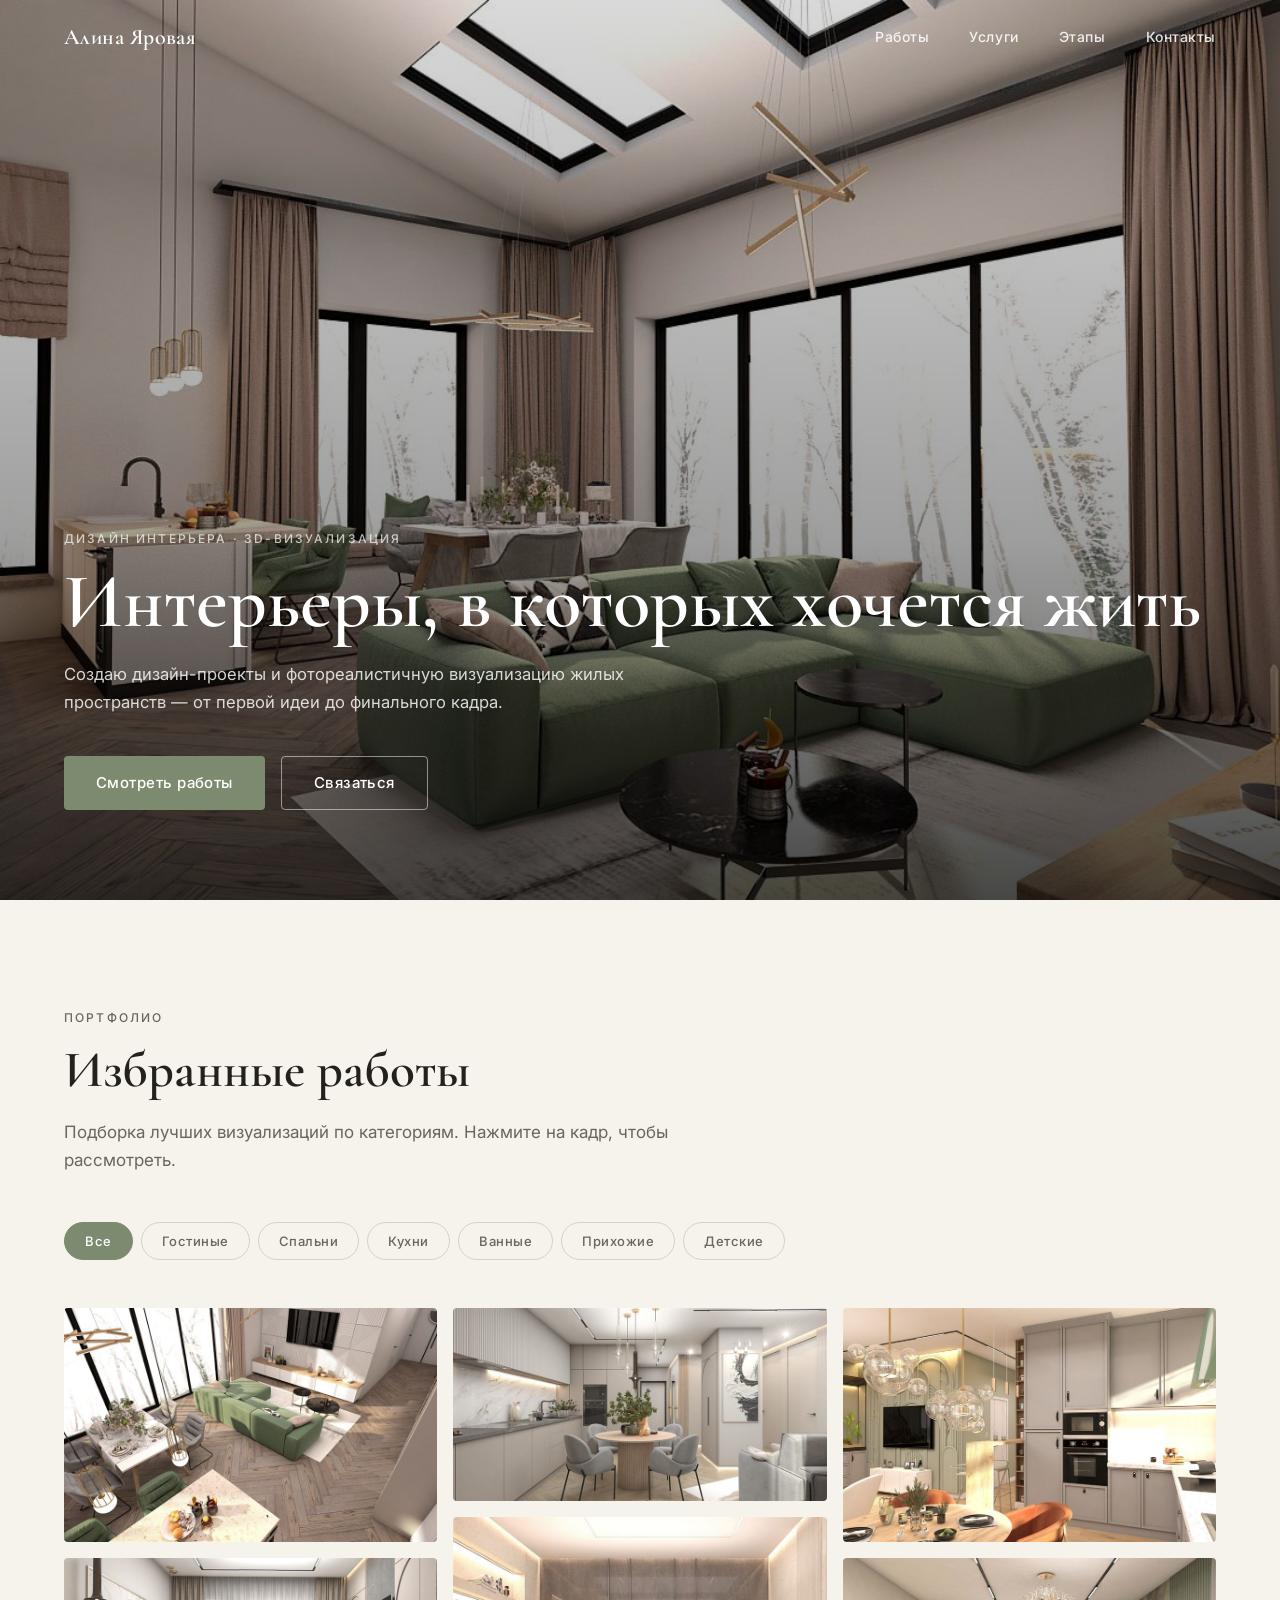
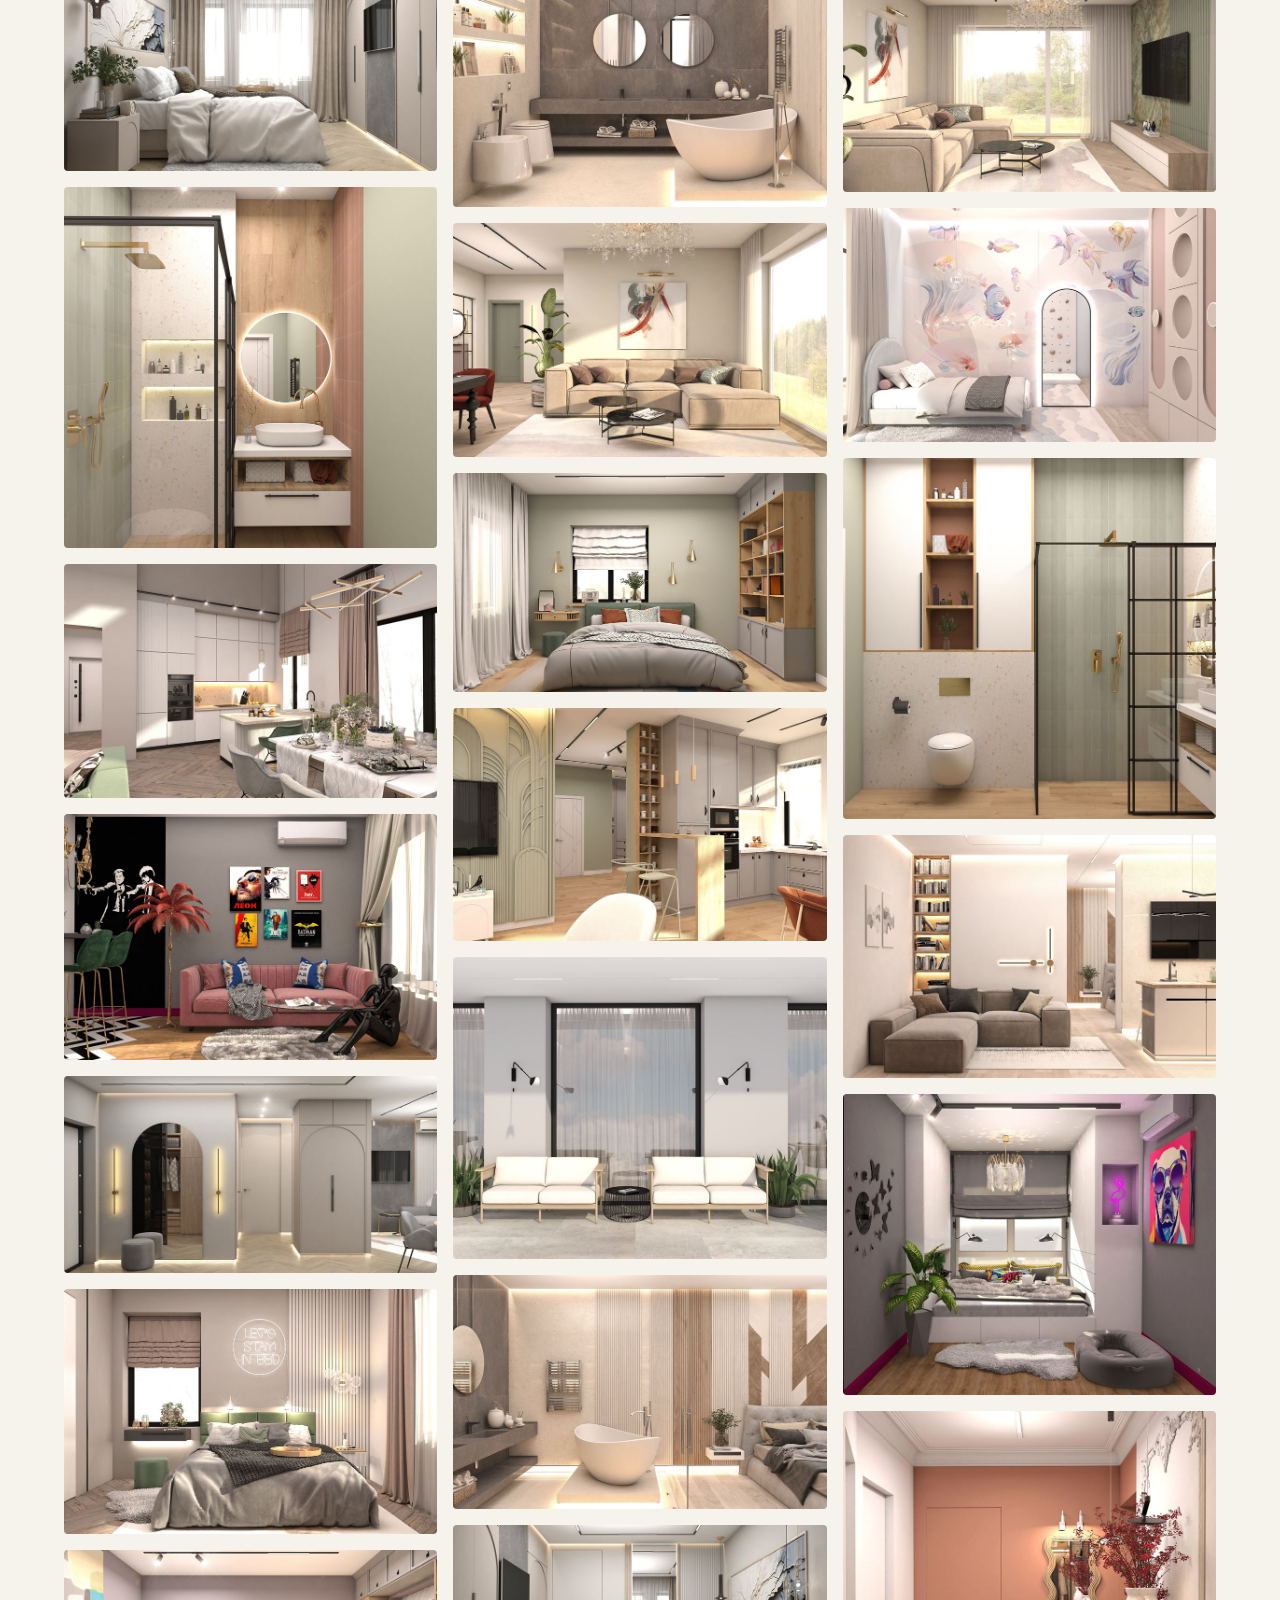
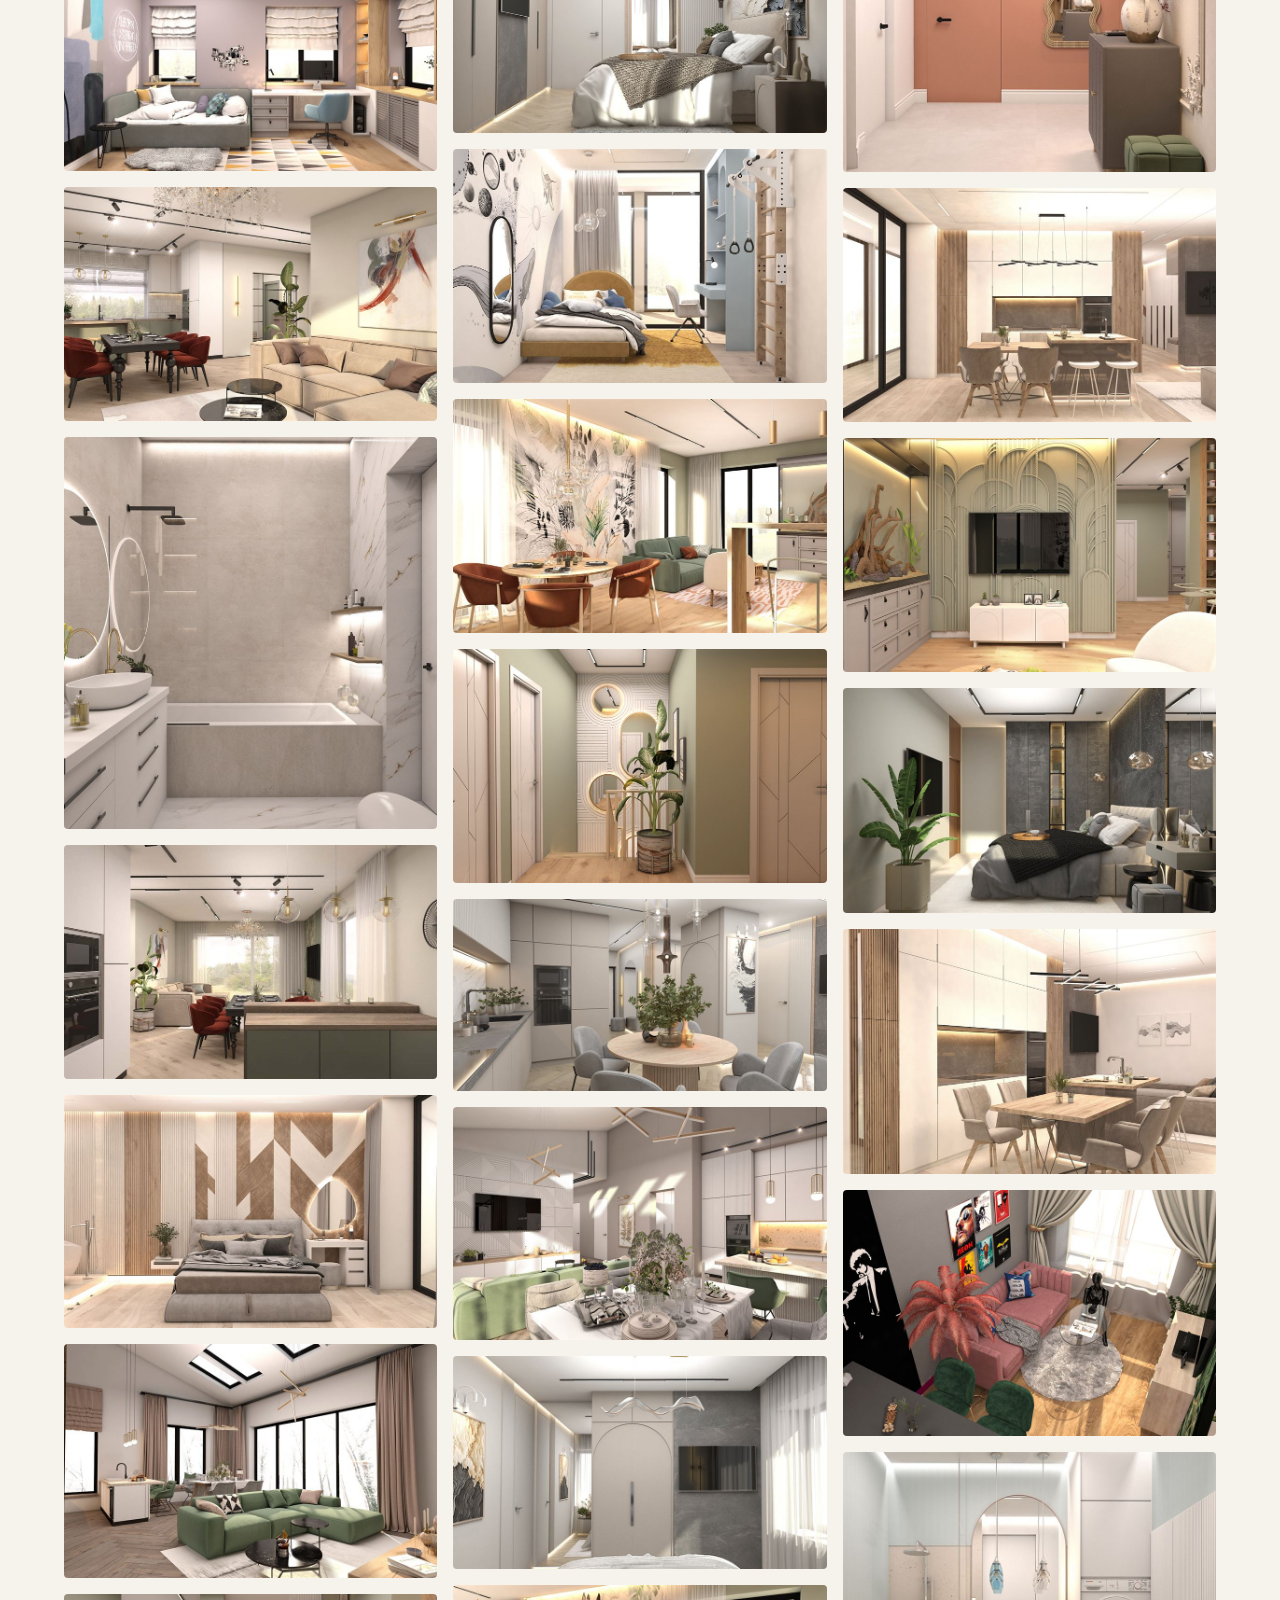
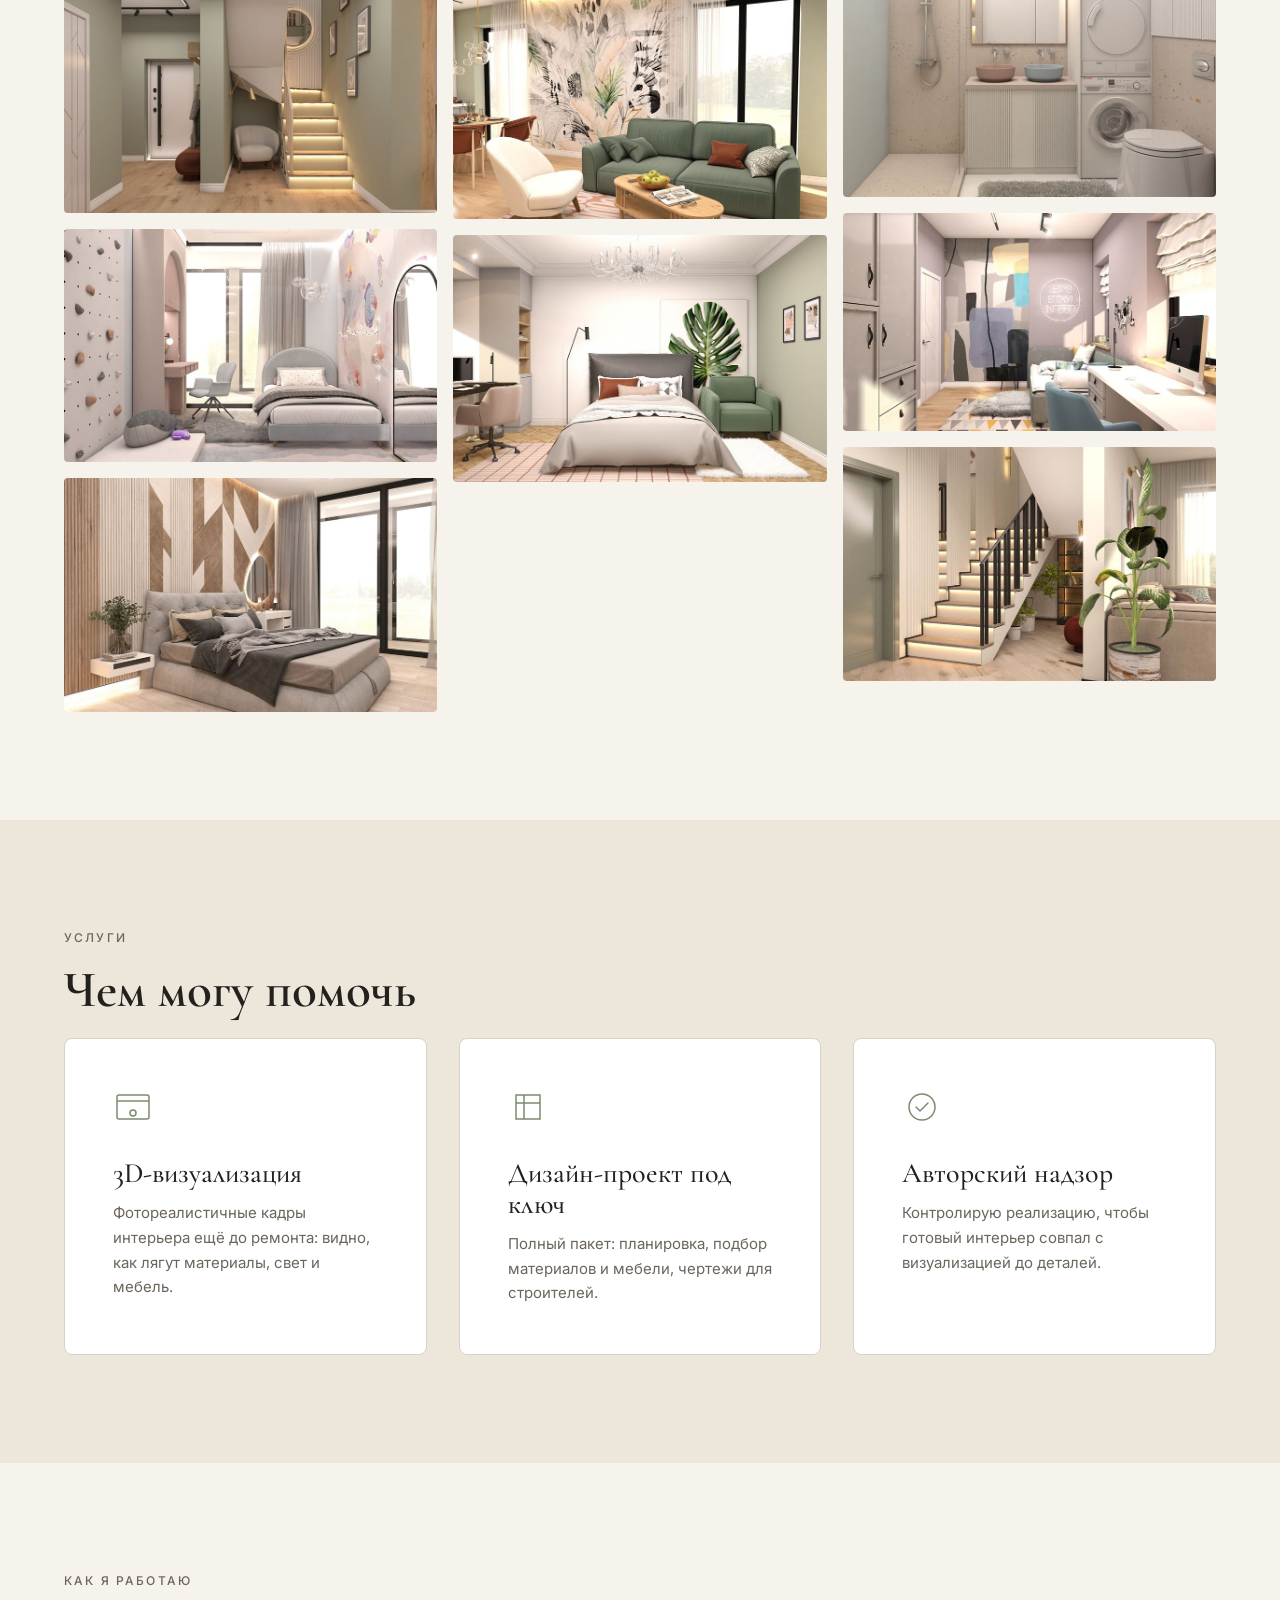
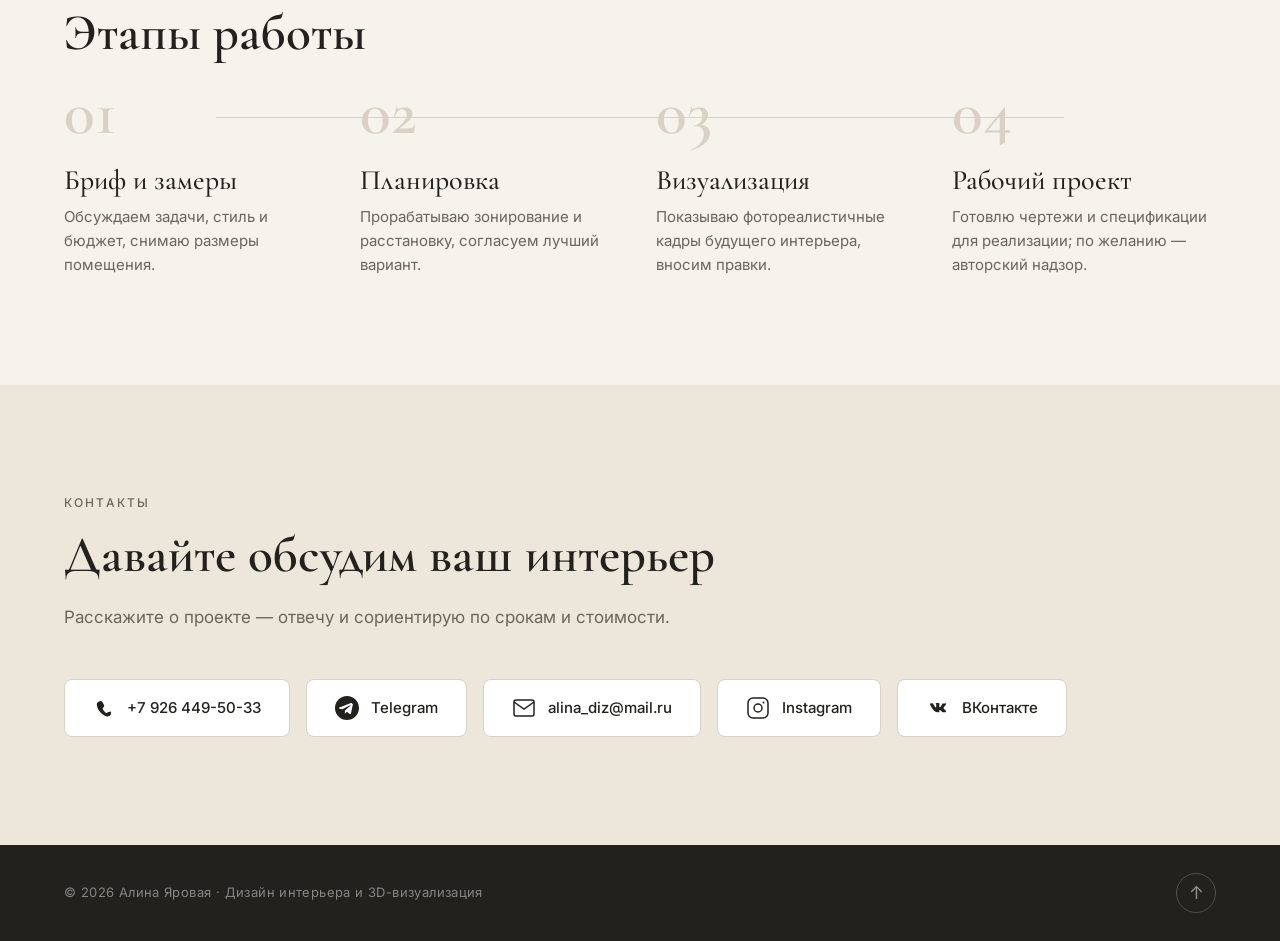
==== index.html @ 42df621a "Initial: лендинг Алина Яровая" ====
<!DOCTYPE html>
<html lang="ru">
<head>
  <meta charset="UTF-8">
  <meta name="viewport" content="width=device-width, initial-scale=1.0">
  <title>Алина Яровая — Дизайн интерьера и 3D-визуализация</title>
  <meta name="description" content="Алина Яровая — дизайнер интерьера и 3D-визуализатор. Создаю дизайн-проекты и фотореалистичную визуализацию жилых пространств от идеи до финального кадра.">
  <link rel="preconnect" href="https://fonts.googleapis.com">
  <link rel="preconnect" href="https://fonts.gstatic.com" crossorigin>
  <link rel="stylesheet" href="https://fonts.googleapis.com/css2?family=Cormorant+Garamond:wght@400;500;600&family=Inter:wght@400;500;600&display=swap">
  <link rel="stylesheet" href="css/style.css">
  <link rel="icon" href="assets/favicon.svg" type="image/svg+xml">
</head>
<body>

  <header class="site-nav">
    <div class="container nav-inner">
      <a class="nav-logo" href="#">Алина Яровая</a>
      <nav class="nav-links" aria-label="Навигация">
        <a href="#portfolio">Работы</a>
        <a href="#services">Услуги</a>
        <a href="#process">Этапы</a>
        <a href="#contacts">Контакты</a>
      </nav>
      <button class="nav-burger" aria-label="Открыть меню" aria-expanded="false">
        <span></span><span></span><span></span>
      </button>
    </div>
  </header>

  <main>

    <section id="hero" class="hero">
      <div class="hero-bg" aria-hidden="true">
        <img src="assets/img/hero.jpg" alt="" width="1200" height="750" fetchpriority="high">
      </div>
      <div class="hero-content container">
        <p class="eyebrow">ДИЗАЙН ИНТЕРЬЕРА · 3D-ВИЗУАЛИЗАЦИЯ</p>
        <h1 class="hero-title">Интерьеры, в которых хочется жить</h1>
        <p class="hero-sub">Создаю дизайн-проекты и фотореалистичную визуализацию жилых пространств — от первой идеи до финального кадра.</p>
        <div class="hero-btns">
          <a class="btn btn-primary" href="#portfolio">Смотреть работы</a>
          <a class="btn btn-outline" href="#contacts">Связаться</a>
        </div>
      </div>
    </section>

    <section id="portfolio" class="portfolio">
      <div class="container">
        <p class="eyebrow">ПОРТФОЛИО</p>
        <h2>Избранные работы</h2>
        <p class="section-lead">Подборка лучших визуализаций по категориям. Нажмите на кадр, чтобы рассмотреть.</p>
        <div class="portfolio-filters" role="group" aria-label="Фильтр по категории">
          <button class="filter-btn active" data-cat="all">Все</button>
          <button class="filter-btn" data-cat="living">Гостиные</button>
          <button class="filter-btn" data-cat="bedroom">Спальни</button>
          <button class="filter-btn" data-cat="kitchen">Кухни</button>
          <button class="filter-btn" data-cat="bathroom">Ванные</button>
          <button class="filter-btn" data-cat="hallway">Прихожие</button>
          <button class="filter-btn" data-cat="kids">Детские</button>
        </div>
        <div class="portfolio-grid" id="portfolio-grid" role="list"></div>
      </div>
    </section>

    <section id="services" class="services">
      <div class="container">
        <p class="eyebrow">УСЛУГИ</p>
        <h2>Чем могу помочь</h2>
        <div class="services-grid">
          <article class="service-card">
            <div class="service-icon" aria-hidden="true">
              <svg width="40" height="40" viewBox="0 0 40 40" fill="none">
                <rect x="4" y="8" width="32" height="24" rx="2" stroke="currentColor" stroke-width="1.5"/>
                <path d="M4 14h32" stroke="currentColor" stroke-width="1.5"/>
                <circle cx="20" cy="26" r="3" stroke="currentColor" stroke-width="1.5"/>
              </svg>
            </div>
            <h3>3D-визуализация</h3>
            <p>Фотореалистичные кадры интерьера ещё до ремонта: видно, как лягут материалы, свет и мебель.</p>
          </article>
          <article class="service-card">
            <div class="service-icon" aria-hidden="true">
              <svg width="40" height="40" viewBox="0 0 40 40" fill="none">
                <path d="M8 8h24v24H8z" stroke="currentColor" stroke-width="1.5"/>
                <path d="M8 16h24M16 8v24" stroke="currentColor" stroke-width="1.5"/>
              </svg>
            </div>
            <h3>Дизайн-проект под ключ</h3>
            <p>Полный пакет: планировка, подбор материалов и мебели, чертежи для строителей.</p>
          </article>
          <article class="service-card">
            <div class="service-icon" aria-hidden="true">
              <svg width="40" height="40" viewBox="0 0 40 40" fill="none">
                <circle cx="20" cy="20" r="13" stroke="currentColor" stroke-width="1.5"/>
                <path d="M14 20l4 4 8-8" stroke="currentColor" stroke-width="1.5" stroke-linecap="round"/>
              </svg>
            </div>
            <h3>Авторский надзор</h3>
            <p>Контролирую реализацию, чтобы готовый интерьер совпал с визуализацией до деталей.</p>
          </article>
        </div>
      </div>
    </section>

    <section id="process" class="process">
      <div class="container">
        <p class="eyebrow">КАК Я РАБОТАЮ</p>
        <h2>Этапы работы</h2>
        <div class="process-steps">
          <div class="process-step">
            <div class="step-num" aria-hidden="true">01</div>
            <div class="step-body">
              <h3>Бриф и замеры</h3>
              <p>Обсуждаем задачи, стиль и бюджет, снимаю размеры помещения.</p>
            </div>
          </div>
          <div class="process-step">
            <div class="step-num" aria-hidden="true">02</div>
            <div class="step-body">
              <h3>Планировка</h3>
              <p>Прорабатываю зонирование и расстановку, согласуем лучший вариант.</p>
            </div>
          </div>
          <div class="process-step">
            <div class="step-num" aria-hidden="true">03</div>
            <div class="step-body">
              <h3>Визуализация</h3>
              <p>Показываю фотореалистичные кадры будущего интерьера, вносим правки.</p>
            </div>
          </div>
          <div class="process-step">
            <div class="step-num" aria-hidden="true">04</div>
            <div class="step-body">
              <h3>Рабочий проект</h3>
              <p>Готовлю чертежи и спецификации для реализации; по желанию — авторский надзор.</p>
            </div>
          </div>
        </div>
      </div>
    </section>

    <section id="contacts" class="contacts">
      <div class="container">
        <p class="eyebrow">КОНТАКТЫ</p>
        <h2>Давайте обсудим ваш интерьер</h2>
        <p class="section-lead">Расскажите о проекте — отвечу и сориентирую по срокам и стоимости.</p>
        <div class="contacts-links">
          <a class="contact-btn" href="tel:+79264495033">
            <svg width="22" height="22" viewBox="0 0 22 22" fill="currentColor"><path d="M17.4 15c-1-.6-2-.3-2.5.1l-1 .8c-.3.2-.8.2-1.1-.1-1.1-1.1-2.5-2.7-3-3.8-.2-.4-.1-.9.2-1.2l.8-.9c.4-.4.6-1.2.1-2.2L9.3 5c-.5-1-1.4-1.1-2-.9L5.7 4.7C4.6 5 3.7 6.1 3.8 7.5c.3 5 4.4 10 9.2 11.7 1.1.4 2.2.4 3.2-.1 1.1-.5 1.8-1.6 1.8-2.7v-1.1c0-.7-.3-1.1-.6-1.3z"/></svg>
            +7 926 449-50-33
          </a>
          <a class="contact-btn" href="https://t.me/+79264495033" target="_blank" rel="noopener">
            <svg width="24" height="24" viewBox="0 0 24 24" fill="currentColor"><path d="M12 0C5.373 0 0 5.373 0 12s5.373 12 12 12 12-5.373 12-12S18.627 0 12 0zm5.894 8.221l-1.97 9.28c-.145.658-.537.818-1.084.508l-3-2.21-1.447 1.394c-.16.16-.295.295-.605.295l.213-3.053 5.56-5.023c.242-.213-.054-.333-.373-.12L7.19 13.367l-2.96-.924c-.643-.204-.657-.643.136-.953l11.57-4.461c.537-.194 1.006.131.958.192z"/></svg>
            Telegram
          </a>
          <a class="contact-btn" href="mailto:alina_diz@mail.ru">
            <svg width="24" height="24" viewBox="0 0 24 24" fill="none" stroke="currentColor" stroke-width="1.5"><path d="M4 4h16c1.1 0 2 .9 2 2v12c0 1.1-.9 2-2 2H4c-1.1 0-2-.9-2-2V6c0-1.1.9-2 2-2z"/><polyline points="22,6 12,13 2,6"/></svg>
            alina_diz@mail.ru
          </a>
          <a class="contact-btn" href="https://www.instagram.com/my_blooming_interior?igsh=cWI4aWRrYnB5Zjly" target="_blank" rel="noopener">
            <svg width="24" height="24" viewBox="0 0 24 24" fill="none" stroke="currentColor" stroke-width="1.5"><rect x="2" y="2" width="20" height="20" rx="5"/><circle cx="12" cy="12" r="4"/><circle cx="17.5" cy="6.5" r="1" fill="currentColor" stroke="none"/></svg>
            Instagram
          </a>
          <a class="contact-btn" href="https://vk.com/club211788261" target="_blank" rel="noopener">
            <svg width="24" height="24" viewBox="0 0 24 24" fill="currentColor"><path d="M12.785 16.241s.288-.032.436-.194c.136-.148.132-.427.132-.427s-.02-1.304.587-1.496c.6-.19 1.37 1.26 2.185 1.817.616.422 1.085.33 1.085.33l2.179-.03s1.139-.071.599-1.022c-.044-.073-.314-.66-1.613-1.867-1.36-1.26-1.178-1.056.46-3.236.998-1.33 1.397-2.143 1.272-2.49-.12-.332-.854-.244-.854-.244l-2.454.015s-.182-.025-.317.056c-.132.079-.217.264-.217.264s-.386 1.03-.902 1.906c-1.086 1.847-1.52 1.946-1.698 1.83-.413-.267-.31-1.075-.31-1.648 0-1.793.272-2.54-.528-2.733-.266-.064-.461-.106-1.141-.113-.872-.009-1.609.003-2.027.208-.278.135-.492.437-.362.454.162.021.528.099.722.363.25.341.241 1.106.241 1.106s.144 2.112-.335 2.372c-.329.18-.78-.187-1.747-1.865-.496-.857-.871-1.805-.871-1.805s-.072-.18-.202-.276c-.156-.117-.375-.154-.375-.154l-2.33.015s-.35.01-.478.162c-.114.135-.009.415-.009.415s1.826 4.271 3.893 6.422c1.895 1.973 4.047 1.843 4.047 1.843h.976z"/></svg>
            ВКонтакте
          </a>
        </div>
      </div>
    </section>

  </main>

  <footer class="site-footer">
    <div class="container footer-inner">
      <p class="footer-copy">© 2026 Алина Яровая · Дизайн интерьера и 3D-визуализация</p>
      <button class="btn-top" onclick="window.scrollTo({top:0,behavior:'smooth'})" aria-label="Наверх">↑</button>
    </div>
  </footer>

  <!-- GSAP -->
  <script src="https://cdnjs.cloudflare.com/ajax/libs/gsap/3.12.5/gsap.min.js" defer></script>
  <script src="https://cdnjs.cloudflare.com/ajax/libs/gsap/3.12.5/ScrollTrigger.min.js" defer></script>
  <!-- Данные работ -->
  <script src="assets/works.js"></script>
  <!-- Главный скрипт -->
  <script src="js/main.js" defer></script>

<!-- Лайтбокс -->
<div class="lightbox" id="lightbox" role="dialog" aria-modal="true" aria-label="Просмотр работы">
  <button class="lightbox-close" id="lb-close" aria-label="Закрыть">&times;</button>
  <button class="lightbox-arrow lightbox-prev" id="lb-prev" aria-label="Предыдущая">&#8249;</button>
  <div class="lightbox-inner">
    <img class="lightbox-img" id="lb-img" src="" alt="">
  </div>
  <button class="lightbox-arrow lightbox-next" id="lb-next" aria-label="Следующая">&#8250;</button>
  <div class="lightbox-counter" id="lb-counter" aria-live="polite"></div>
</div>
</body>
</html>
---- css/style.css ----
/* ============================================
   АЛИНА ЯРОВАЯ — Design System & Header Styles
   ============================================ */

/* === 1. ПЕРЕМЕННЫЕ И СБРОС === */

:root {
  --bg: #F6F2EC;
  --bg-alt: #EDE6DB;
  --ink: #23211E;
  --muted: #6B655C;
  --line: #D9D1C5;
  --accent: #7C8B6F;
  --accent-deep: #5E6B53;
  --accent-2: #B08968;
  --white: #FFFFFF;

  --container-px: clamp(20px, 5vw, 64px);
  --section-py: clamp(72px, 12vh, 160px);
  --radius: 4px;
  --transition: 0.3s ease;
}

*, *::before, *::after {
  box-sizing: border-box;
  margin: 0;
  padding: 0;
}

html {
  scroll-behavior: smooth;
  -webkit-text-size-adjust: 100%;
}

body {
  background: var(--bg);
  color: var(--ink);
  font-family: 'Inter', sans-serif;
  font-size: 16px;
  line-height: 1.6;
  -webkit-font-smoothing: antialiased;
}

img {
  max-width: 100%;
  display: block;
}

a {
  color: inherit;
  text-decoration: none;
}

button {
  cursor: pointer;
  border: none;
  background: none;
  font: inherit;
}

/* === 2. ТИПОГРАФИКА === */

h1 {
  font-family: 'Cormorant Garamond', serif;
  font-weight: 600;
  font-size: clamp(40px, 6vw, 80px);
  line-height: 1.0;
  color: var(--ink);
}

h2 {
  font-family: 'Cormorant Garamond', serif;
  font-weight: 600;
  font-size: clamp(32px, 4vw, 56px);
  line-height: 1.05;
  color: var(--ink);
  margin-bottom: 20px;
}

h3 {
  font-family: 'Cormorant Garamond', serif;
  font-weight: 500;
  font-size: clamp(20px, 2.5vw, 28px);
  line-height: 1.1;
  color: var(--ink);
}

p {
  font-family: 'Inter', sans-serif;
  font-weight: 400;
  font-size: clamp(16px, 1.1vw, 17px);
  line-height: 1.65;
  color: var(--ink);
}

.eyebrow {
  display: block;
  font-family: 'Inter', sans-serif;
  font-weight: 500;
  font-size: 12px;
  text-transform: uppercase;
  letter-spacing: 0.18em;
  color: var(--muted);
  margin-bottom: 16px;
}

.section-lead {
  font-family: 'Inter', sans-serif;
  font-size: 17px;
  color: var(--muted);
  max-width: 640px;
  margin-bottom: 48px;
  line-height: 1.65;
}

/* === 3. КОНТЕЙНЕР === */

.container {
  width: 100%;
  max-width: 1280px;
  margin-inline: auto;
  padding-inline: var(--container-px);
}

/* === 4. КНОПКИ === */

.btn {
  display: inline-flex;
  align-items: center;
  gap: 8px;
  padding: 14px 32px;
  border-radius: var(--radius);
  font-family: 'Inter', sans-serif;
  font-weight: 500;
  font-size: 15px;
  letter-spacing: 0.03em;
  transition: var(--transition);
  cursor: pointer;
}

.btn-primary {
  background: var(--accent);
  color: var(--white);
  border: none;
}

.btn-primary:hover {
  background: var(--accent-deep);
}

.btn-outline {
  border: 1.5px solid currentColor;
  color: var(--ink);
  background: transparent;
}

.btn-outline:hover {
  border-color: var(--accent);
  color: var(--accent);
}

/* === 5. НАВИГАЦИЯ .site-nav === */

.site-nav {
  position: fixed;
  top: 0;
  left: 0;
  right: 0;
  z-index: 100;
  padding: 20px 0;
  background: transparent;
  transition: background 0.4s, box-shadow 0.4s, padding 0.4s;
}

.site-nav.scrolled {
  background: var(--bg);
  box-shadow: 0 2px 20px rgba(0, 0, 0, 0.06);
  padding: 12px 0;
}

.nav-inner {
  display: flex;
  align-items: center;
  justify-content: space-between;
}

.nav-logo {
  font-family: 'Cormorant Garamond', serif;
  font-size: 22px;
  font-weight: 600;
  letter-spacing: 0.02em;
  color: var(--white);
  transition: color var(--transition);
}

.site-nav.scrolled .nav-logo {
  color: var(--ink);
}

.nav-links {
  display: flex;
  gap: 40px;
}

.nav-links a {
  font-size: 14px;
  font-weight: 500;
  letter-spacing: 0.04em;
  color: rgba(255, 255, 255, 0.88);
  transition: color var(--transition);
}

.nav-links a:hover {
  color: var(--white);
}

.site-nav.scrolled .nav-links a {
  color: var(--muted);
}

.site-nav.scrolled .nav-links a:hover {
  color: var(--ink);
}

.nav-burger {
  display: none;
  flex-direction: column;
  gap: 5px;
  width: 28px;
  padding: 4px;
}

.nav-burger span {
  display: block;
  height: 1.5px;
  background: var(--white);
  border-radius: 2px;
  transition: var(--transition);
}

.site-nav.scrolled .nav-burger span {
  background: var(--ink);
}

/* === 6. МОБИЛЬНОЕ МЕНЮ (768px) === */

@media (max-width: 768px) {
  .nav-burger {
    display: flex;
  }

  .nav-links {
    position: fixed;
    inset: 0;
    background: var(--bg);
    flex-direction: column;
    align-items: center;
    justify-content: center;
    gap: 32px;
    opacity: 0;
    pointer-events: none;
    transition: opacity 0.3s;
  }

  .nav-links.open {
    opacity: 1;
    pointer-events: auto;
  }

  .nav-links a {
    color: var(--ink);
    font-size: 22px;
  }

  /* Анимация бургера в крест */
  .nav-burger.open span:nth-child(1) {
    transform: translateY(6.5px) rotate(45deg);
  }

  .nav-burger.open span:nth-child(2) {
    opacity: 0;
  }

  .nav-burger.open span:nth-child(3) {
    transform: translateY(-6.5px) rotate(-45deg);
  }
}

/* === 7. FOCUS-СТИЛИ (доступность) === */

:focus-visible {
  outline: 2px solid var(--accent);
  outline-offset: 3px;
  border-radius: var(--radius);
}

/* === 8. REDUCED-MOTION ЗАГЛУШКА === */

@media (prefers-reduced-motion: reduce) {
  *, *::before, *::after {
    animation-duration: 0.01ms !important;
    transition-duration: 0.01ms !important;
    scroll-behavior: auto !important;
  }
}

/* === HERO === */

.hero {
  position: relative;
  min-height: 100svh;
  display: flex;
  align-items: flex-end;
  padding-bottom: clamp(60px, 10vh, 120px);
  overflow: hidden;
}

.hero-bg {
  position: absolute;
  inset: 0;
  z-index: 0;
}

.hero-bg img {
  width: 100%;
  height: 100%;
  object-fit: cover;
  object-position: center;
}

.hero-bg::after {
  content: '';
  position: absolute;
  inset: 0;
  background: linear-gradient(
    to top,
    rgba(0,0,0,0.72) 0%,
    rgba(0,0,0,0.38) 40%,
    rgba(0,0,0,0.15) 100%
  );
}

.hero-content {
  position: relative;
  z-index: 1;
}

.hero-content .eyebrow {
  color: rgba(255,255,255,0.7);
}

.hero-title {
  color: var(--white);
  margin-bottom: 20px;
}

.hero-sub {
  color: rgba(255,255,255,0.82);
  font-size: clamp(16px, 1.3vw, 18px);
  max-width: 560px;
  margin-bottom: 40px;
}

.hero-btns {
  display: flex;
  gap: 16px;
  flex-wrap: wrap;
}

.hero-btns .btn-outline {
  color: var(--white);
  border-color: rgba(255,255,255,0.5);
}

.hero-btns .btn-outline:hover {
  border-color: var(--white);
  color: var(--white);
}

/* === ПОРТФОЛИО === */

.portfolio {
  padding-block: var(--section-py);
  background: var(--bg);
}

.portfolio-filters {
  display: flex;
  gap: 8px;
  flex-wrap: wrap;
  margin-bottom: 48px;
}

.filter-btn {
  padding: 8px 20px;
  border-radius: 100px;
  font-size: 13px;
  font-weight: 500;
  letter-spacing: 0.04em;
  color: var(--muted);
  border: 1px solid var(--line);
  transition: var(--transition);
  background: transparent;
}

.filter-btn:hover {
  border-color: var(--accent);
  color: var(--accent);
}

.filter-btn.active {
  background: var(--accent);
  border-color: var(--accent);
  color: var(--white);
}

.portfolio-grid {
  columns: 3;
  column-gap: 16px;
}

.portfolio-tile {
  break-inside: avoid;
  margin-bottom: 16px;
  position: relative;
  overflow: hidden;
  border-radius: var(--radius);
  cursor: pointer;
}

.portfolio-tile img {
  width: 100%;
  height: auto;
  display: block;
  transition: transform 0.6s ease;
}

.tile-overlay {
  position: absolute;
  inset: 0;
  background: rgba(0,0,0,0);
  display: flex;
  align-items: center;
  justify-content: center;
  transition: background 0.3s;
}

.tile-overlay-inner {
  display: flex;
  flex-direction: column;
  align-items: center;
  gap: 8px;
  opacity: 0;
  transform: translateY(8px);
  transition: opacity 0.3s, transform 0.3s;
  color: var(--white);
}

.tile-overlay-inner svg {
  width: 32px;
  height: 32px;
}

.tile-cat {
  font-size: 11px;
  font-weight: 500;
  text-transform: uppercase;
  letter-spacing: 0.12em;
  color: rgba(255,255,255,0.85);
}

.portfolio-tile:hover .tile-overlay {
  background: rgba(0,0,0,0.36);
}

.portfolio-tile:hover img {
  transform: scale(1.04);
}

.portfolio-tile:hover .tile-overlay-inner {
  opacity: 1;
  transform: translateY(0);
}

/* Лайтбокс */
.lightbox {
  display: none;
  position: fixed;
  inset: 0;
  z-index: 200;
  background: rgba(0,0,0,0.94);
  align-items: center;
  justify-content: center;
}

.lightbox.open {
  display: flex;
}

.lightbox-inner {
  position: relative;
  max-width: min(90vw, 1400px);
  max-height: 90vh;
  display: flex;
  align-items: center;
  justify-content: center;
}

.lightbox-img {
  max-width: 100%;
  max-height: 90vh;
  object-fit: contain;
  border-radius: var(--radius);
}

.lightbox-close {
  position: fixed;
  top: 20px;
  right: 24px;
  color: rgba(255,255,255,0.7);
  font-size: 32px;
  line-height: 1;
  padding: 8px;
  transition: color var(--transition);
  z-index: 201;
}

.lightbox-close:hover { color: var(--white); }

.lightbox-arrow {
  position: fixed;
  top: 50%;
  transform: translateY(-50%);
  color: rgba(255,255,255,0.6);
  font-size: 40px;
  padding: 16px 20px;
  transition: color var(--transition);
  z-index: 201;
  user-select: none;
}

.lightbox-arrow:hover { color: var(--white); }
.lightbox-prev { left: 16px; }
.lightbox-next { right: 16px; }

.lightbox-counter {
  position: fixed;
  bottom: 24px;
  left: 50%;
  transform: translateX(-50%);
  color: rgba(255,255,255,0.6);
  font-size: 13px;
  letter-spacing: 0.08em;
  font-family: 'Inter', sans-serif;
}

/* === УСЛУГИ === */

.services {
  padding-block: var(--section-py);
  background: var(--bg-alt);
}

.services-grid {
  display: grid;
  grid-template-columns: repeat(3, 1fr);
  gap: 32px;
  margin-top: 16px;
}

.service-card {
  background: var(--white);
  border-radius: 8px;
  padding: clamp(28px, 4vw, 48px);
  border: 1px solid var(--line);
  transition: box-shadow var(--transition), transform var(--transition);
}

.service-card:hover {
  box-shadow: 0 8px 40px rgba(0,0,0,0.08);
  transform: translateY(-4px);
}

.service-icon {
  color: var(--accent);
  margin-bottom: 24px;
}

.service-card h3 {
  margin-bottom: 12px;
}

.service-card p {
  color: var(--muted);
  font-size: 15px;
}

/* === ЭТАПЫ === */

.process {
  padding-block: var(--section-py);
  background: var(--bg);
}

.process-steps {
  position: relative;
  display: grid;
  grid-template-columns: repeat(4, 1fr);
  gap: 32px;
  margin-top: 16px;
}

.process-step {
  position: relative;
}

.step-num {
  font-family: 'Cormorant Garamond', serif;
  font-size: clamp(48px, 5vw, 72px);
  font-weight: 600;
  color: var(--line);
  line-height: 1;
  margin-bottom: 20px;
  display: block;
}

.step-body h3 {
  margin-bottom: 10px;
}

.step-body p {
  color: var(--muted);
  font-size: 15px;
  line-height: 1.6;
}

/* Соединительная линия между шагами */
.process-steps::before {
  content: '';
  position: absolute;
  top: 36px;
  left: calc(12.5% + 8px);
  right: calc(12.5% + 8px);
  height: 1px;
  background: var(--line);
}

/* === КОНТАКТЫ === */

.contacts {
  padding-block: var(--section-py);
  background: var(--bg-alt);
}

.contacts-links {
  display: flex;
  gap: 16px;
  flex-wrap: wrap;
  margin-top: 8px;
}

.contact-btn {
  display: inline-flex;
  align-items: center;
  gap: 12px;
  padding: 16px 28px;
  background: var(--white);
  border: 1px solid var(--line);
  border-radius: 8px;
  font-size: 15px;
  font-weight: 500;
  color: var(--ink);
  transition: var(--transition);
  white-space: nowrap;
}

.contact-btn:hover {
  border-color: var(--accent);
  color: var(--accent);
  box-shadow: 0 4px 16px rgba(0,0,0,0.07);
}

.contact-btn svg {
  flex-shrink: 0;
  transition: color var(--transition);
}

/* === ПОДВАЛ === */

.site-footer {
  padding-block: 28px;
  background: var(--ink);
}

.footer-inner {
  display: flex;
  align-items: center;
  justify-content: space-between;
}

.footer-copy {
  color: rgba(255,255,255,0.45);
  font-size: 13px;
  letter-spacing: 0.03em;
}

.btn-top {
  width: 40px;
  height: 40px;
  border-radius: 50%;
  border: 1px solid rgba(255,255,255,0.2);
  color: rgba(255,255,255,0.5);
  font-size: 18px;
  display: flex;
  align-items: center;
  justify-content: center;
  transition: var(--transition);
}

.btn-top:hover {
  border-color: var(--accent);
  color: var(--accent);
}

/* === АДАПТИВ === */

@media (max-width: 1024px) {
  .services-grid {
    grid-template-columns: repeat(2, 1fr);
  }

  .process-steps {
    grid-template-columns: repeat(2, 1fr);
    gap: 40px 32px;
  }

  .process-steps::before {
    display: none;
  }

  .portfolio-grid {
    columns: 2;
  }
}

@media (max-width: 768px) {
  .services-grid {
    grid-template-columns: 1fr;
    gap: 20px;
  }

  .portfolio-grid {
    columns: 2;
    column-gap: 10px;
  }

  .portfolio-tile {
    margin-bottom: 10px;
  }

  .contacts-links {
    flex-direction: column;
  }

  .contact-btn {
    width: 100%;
    max-width: 320px;
  }

  .lightbox-arrow {
    font-size: 28px;
    padding: 12px 14px;
  }

  .lightbox-prev { left: 4px; }
  .lightbox-next { right: 4px; }
}

@media (max-width: 560px) {
  .portfolio-grid {
    columns: 1;
  }

  .process-steps {
    grid-template-columns: 1fr;
    gap: 32px;
  }

  .hero-btns {
    flex-direction: column;
    align-items: flex-start;
  }

  .footer-inner {
    flex-direction: column;
    gap: 20px;
    text-align: center;
  }
}
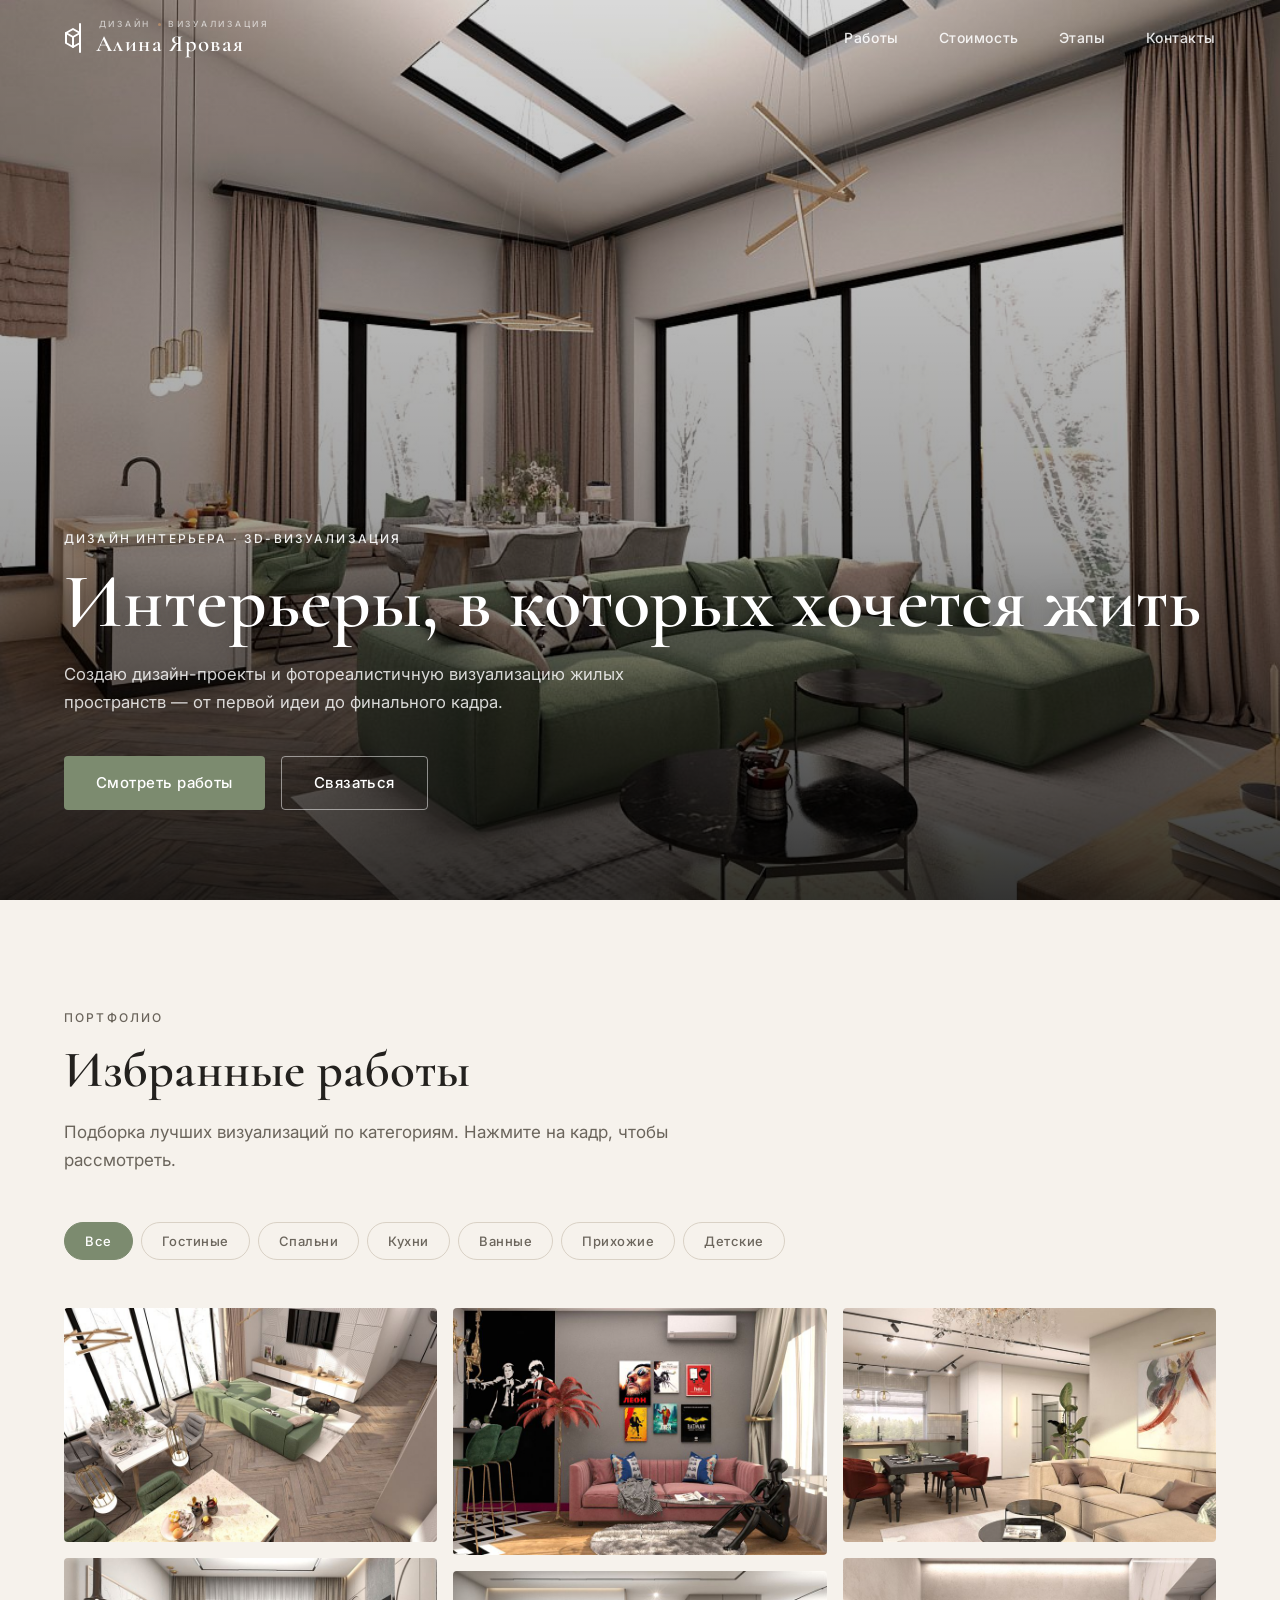
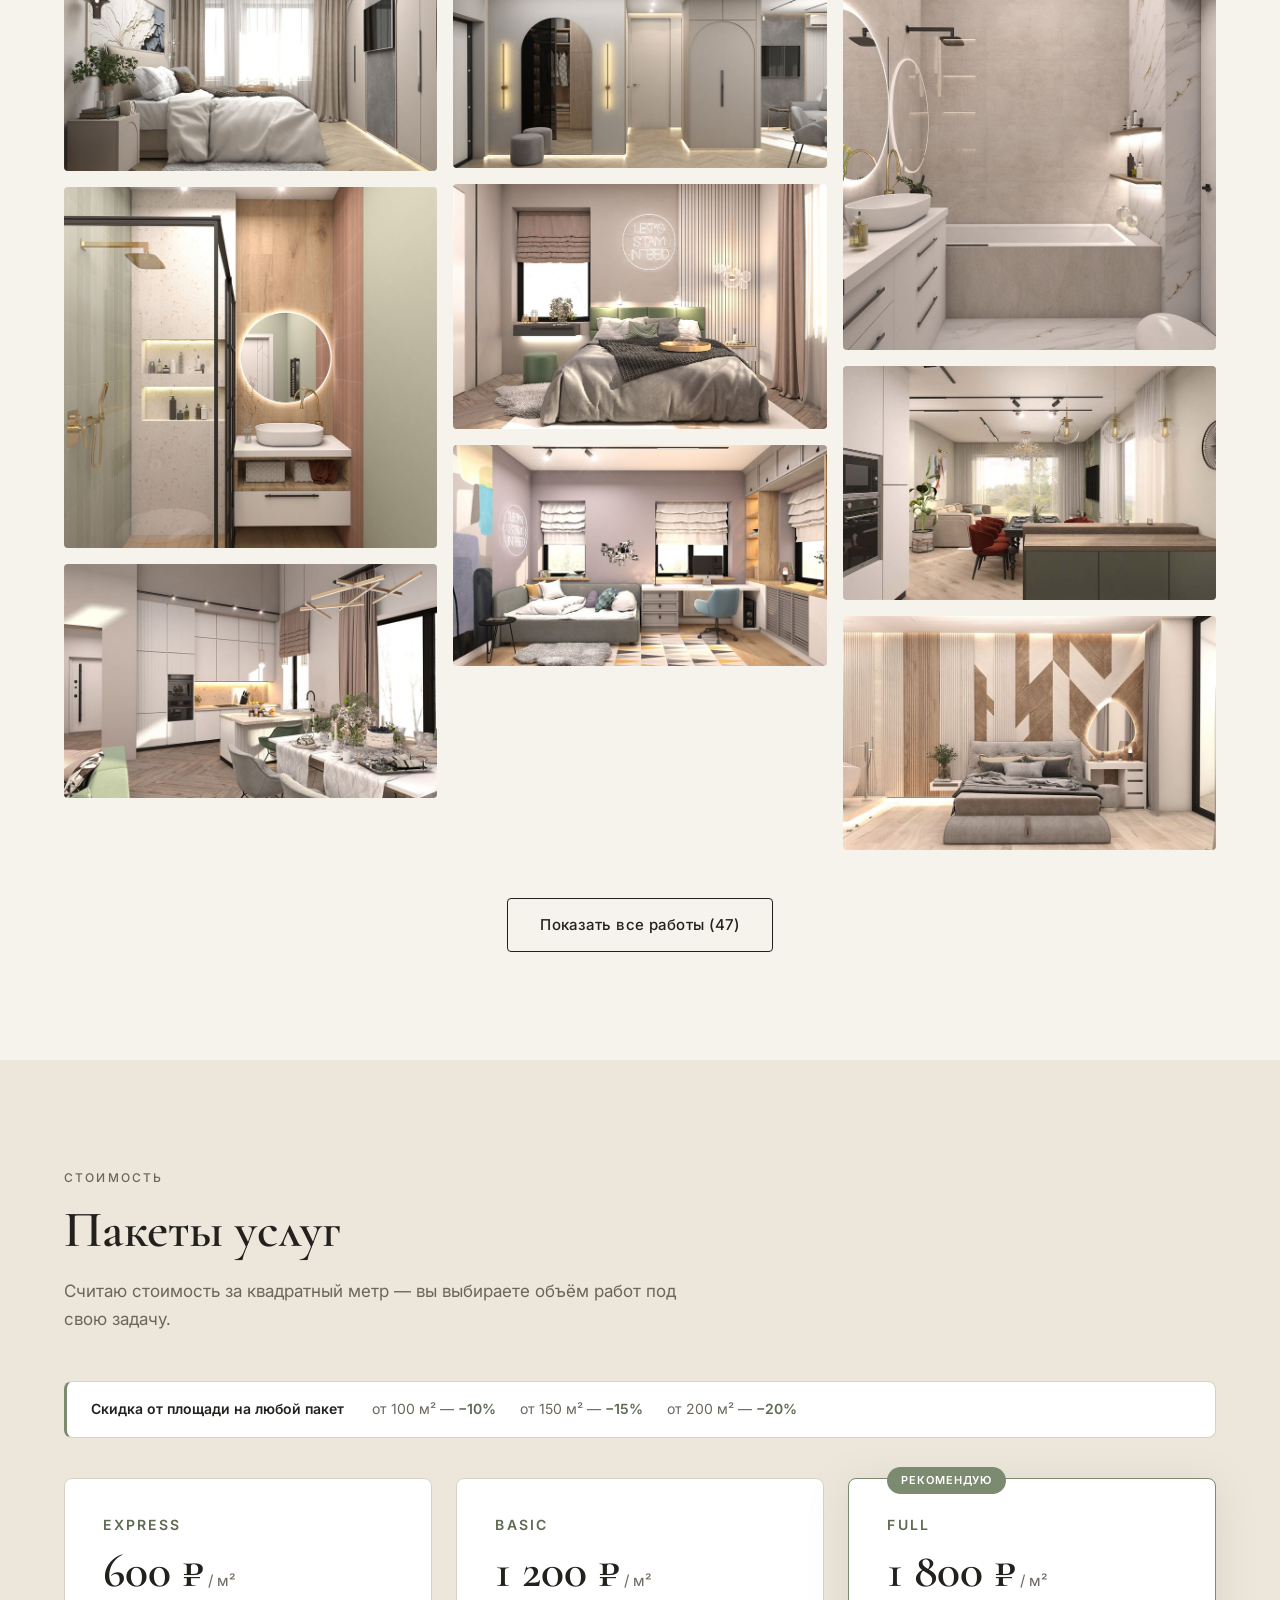
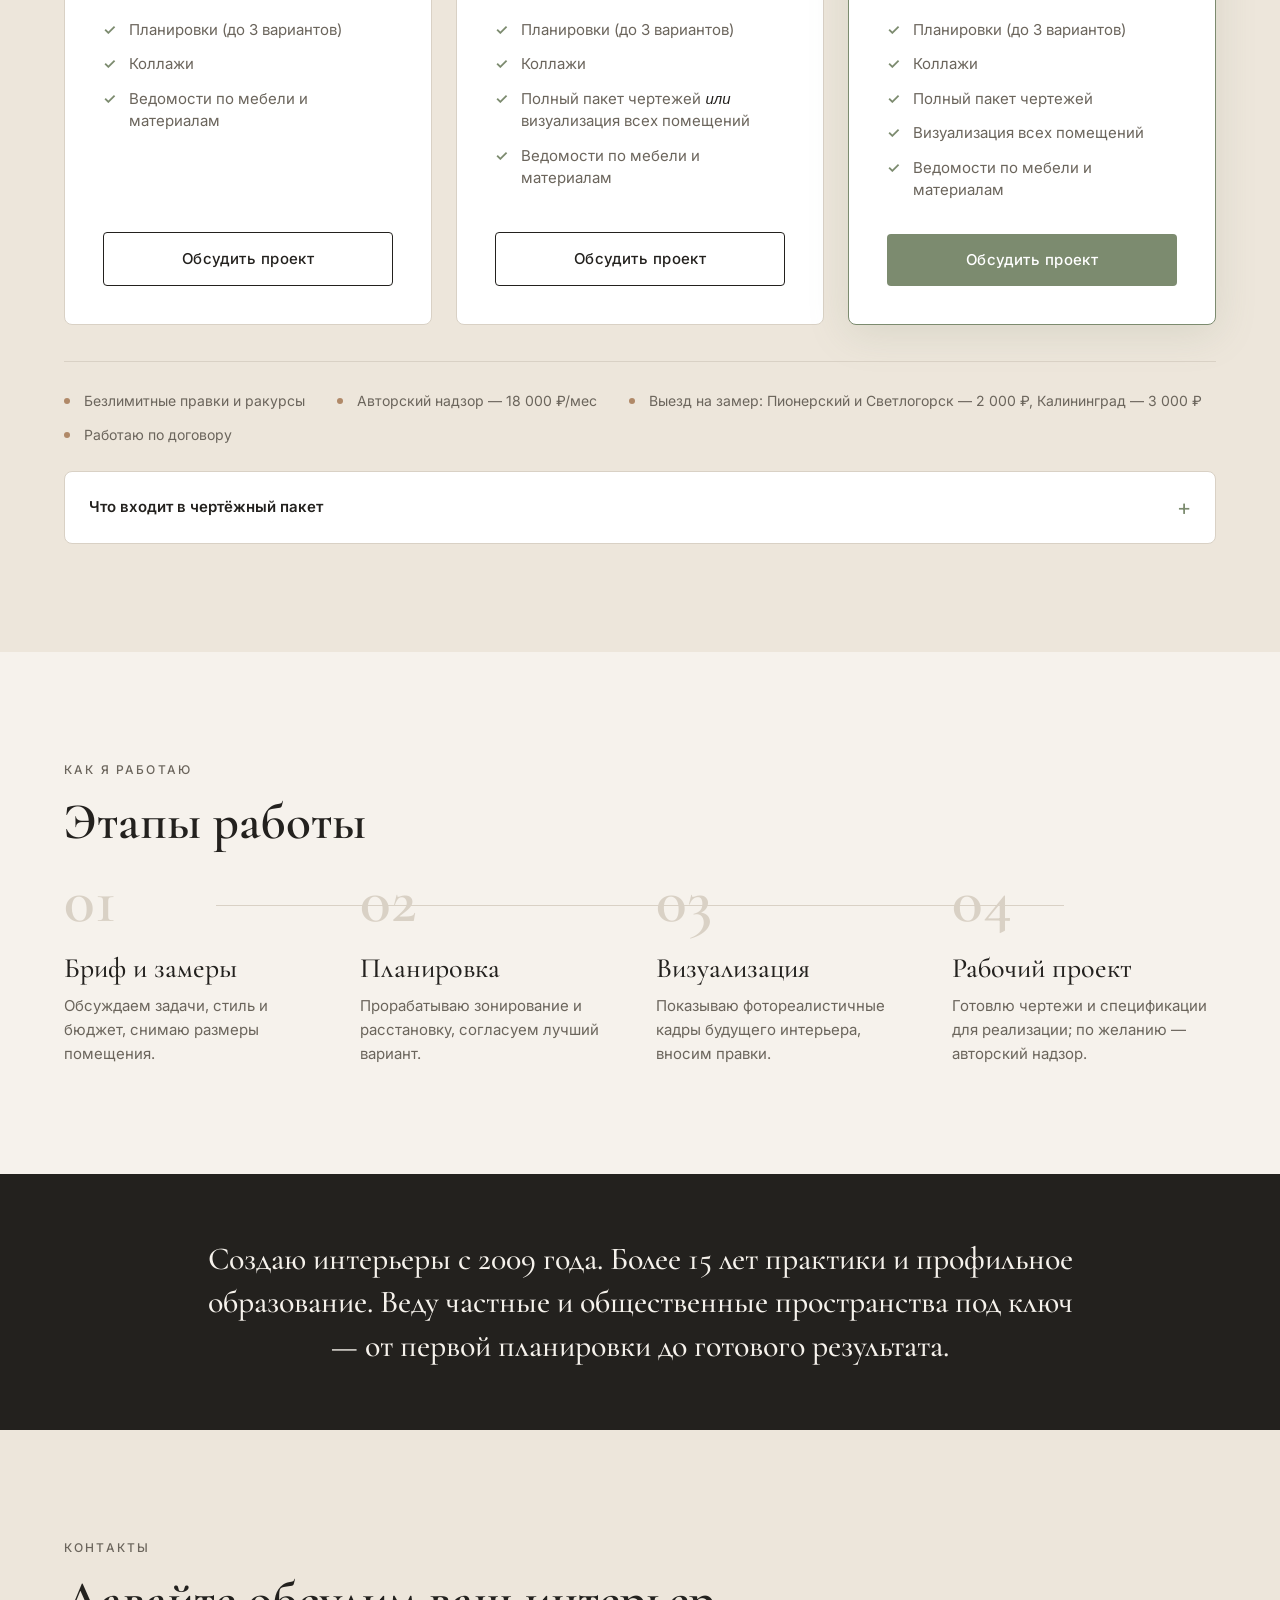
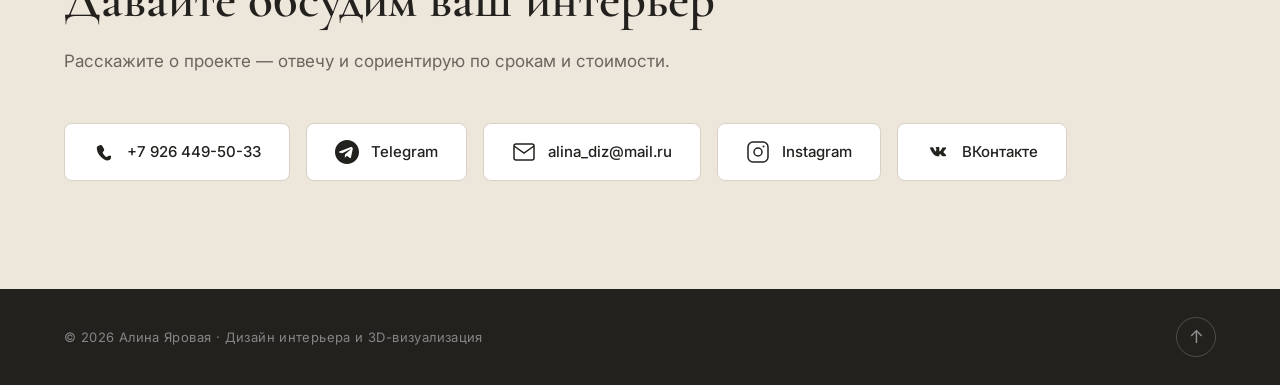
==== commit b91a99d0: "5 улучшений: мобильный слайдер, стеклянный бургер, SEO, hero контраст, логотип d-куб - Портфолио: го" ====
--- a/index.html
+++ b/index.html
@@ -5,20 +5,83 @@
   <meta name="viewport" content="width=device-width, initial-scale=1.0">
   <title>Алина Яровая — Дизайн интерьера и 3D-визуализация</title>
   <meta name="description" content="Алина Яровая — дизайнер интерьера и 3D-визуализатор. Создаю дизайн-проекты и фотореалистичную визуализацию жилых пространств от идеи до финального кадра.">
+  <link rel="canonical" href="https://alinayarovaya.ru/">
+  <meta name="robots" content="index, follow">
+  <meta name="theme-color" content="#7C8B6F">
+
+  <meta property="og:type" content="website">
+  <meta property="og:site_name" content="Алина Яровая">
+  <meta property="og:title" content="Алина Яровая — дизайн интерьера и 3D-визуализация">
+  <meta property="og:description" content="Дизайн-проекты и фотореалистичная 3D-визуализация жилых пространств — от идеи до финального кадра.">
+  <meta property="og:url" content="https://alinayarovaya.ru/">
+  <meta property="og:image" content="https://alinayarovaya.ru/assets/img/hero.jpg">
+  <meta property="og:image:width" content="1200">
+  <meta property="og:image:height" content="750">
+  <meta property="og:locale" content="ru_RU">
+
+  <meta name="twitter:card" content="summary_large_image">
+  <meta name="twitter:title" content="Алина Яровая — дизайн интерьера и 3D-визуализация">
+  <meta name="twitter:description" content="Дизайн-проекты и фотореалистичная 3D-визуализация жилых пространств.">
+  <meta name="twitter:image" content="https://alinayarovaya.ru/assets/img/hero.jpg">
   <link rel="preconnect" href="https://fonts.googleapis.com">
   <link rel="preconnect" href="https://fonts.gstatic.com" crossorigin>
   <link rel="stylesheet" href="https://fonts.googleapis.com/css2?family=Cormorant+Garamond:wght@400;500;600&family=Inter:wght@400;500;600&display=swap">
   <link rel="stylesheet" href="css/style.css">
   <link rel="icon" href="assets/favicon.svg" type="image/svg+xml">
+  <script type="application/ld+json">
+  {
+    "@context": "https://schema.org",
+    "@type": "ProfessionalService",
+    "name": "Алина Яровая — дизайн интерьера",
+    "image": "https://alinayarovaya.ru/assets/img/hero.jpg",
+    "url": "https://alinayarovaya.ru/",
+    "telephone": "+79264495033",
+    "email": "alina_diz@mail.ru",
+    "description": "Дизайн интерьера и фотореалистичная 3D-визуализация жилых пространств.",
+    "priceRange": "600–1800 ₽/м²",
+    "areaServed": [
+      { "@type": "City", "name": "Калининград" },
+      { "@type": "City", "name": "Пионерский" },
+      { "@type": "City", "name": "Светлогорск" }
+    ],
+    "address": {
+      "@type": "PostalAddress",
+      "addressRegion": "Калининградская область",
+      "addressCountry": "RU"
+    },
+    "sameAs": [
+      "https://t.me/+79264495033",
+      "https://www.instagram.com/my_blooming_interior",
+      "https://vk.com/club211788261"
+    ],
+    "founder": {
+      "@type": "Person",
+      "name": "Алина Яровая",
+      "jobTitle": "Дизайнер интерьера, 3D-визуализатор"
+    }
+  }
+  </script>
 </head>
 <body>
 
   <header class="site-nav">
     <div class="container nav-inner">
-      <a class="nav-logo" href="#">Алина Яровая</a>
+      <a class="nav-logo" href="#hero" aria-label="Алина Яровая — наверх">
+        <svg class="nav-logo-mark" xmlns="http://www.w3.org/2000/svg" viewBox="0 0 20 30" width="20" height="30" fill="none" stroke="currentColor" stroke-width="2" stroke-linecap="round" stroke-linejoin="round" aria-hidden="true">
+          <line x1="16" y1="1" x2="16" y2="29"/>
+          <polygon points="9,6 16,10 16,20 9,24 2,20 2,10"/>
+          <line x1="9" y1="14" x2="16" y2="10"/>
+          <line x1="9" y1="14" x2="2" y2="10"/>
+          <line x1="9" y1="14" x2="9" y2="24"/>
+        </svg>
+        <span class="nav-logo-text">
+          <span class="nav-logo-eyebrow" aria-hidden="true">Дизайн<span class="nav-logo-dot"></span>Визуализация</span>
+          <span class="nav-logo-name">Алина Яровая</span>
+        </span>
+      </a>
       <nav class="nav-links" aria-label="Навигация">
         <a href="#portfolio">Работы</a>
-        <a href="#services">Услуги</a>
+        <a href="#services">Стоимость</a>
         <a href="#process">Этапы</a>
         <a href="#contacts">Контакты</a>
       </nav>
@@ -60,46 +123,92 @@
           <button class="filter-btn" data-cat="kids">Детские</button>
         </div>
         <div class="portfolio-grid" id="portfolio-grid" role="list"></div>
+        <div class="portfolio-more is-hidden">
+          <button class="btn btn-outline" id="gallery-toggle" type="button" aria-expanded="false" aria-controls="portfolio-grid"></button>
+        </div>
       </div>
     </section>
 
     <section id="services" class="services">
       <div class="container">
-        <p class="eyebrow">УСЛУГИ</p>
-        <h2>Чем могу помочь</h2>
-        <div class="services-grid">
-          <article class="service-card">
-            <div class="service-icon" aria-hidden="true">
-              <svg width="40" height="40" viewBox="0 0 40 40" fill="none">
-                <rect x="4" y="8" width="32" height="24" rx="2" stroke="currentColor" stroke-width="1.5"/>
-                <path d="M4 14h32" stroke="currentColor" stroke-width="1.5"/>
-                <circle cx="20" cy="26" r="3" stroke="currentColor" stroke-width="1.5"/>
-              </svg>
-            </div>
-            <h3>3D-визуализация</h3>
-            <p>Фотореалистичные кадры интерьера ещё до ремонта: видно, как лягут материалы, свет и мебель.</p>
+        <p class="eyebrow">СТОИМОСТЬ</p>
+        <h2>Пакеты услуг</h2>
+        <p class="section-lead">Считаю стоимость за квадратный метр — вы выбираете объём работ под свою задачу.</p>
+
+        <div class="discount-strip" role="note">
+          <span class="discount-label">Скидка от площади на любой пакет</span>
+          <span class="discount-tiers">
+            <span>от 100 м² — <b>−10%</b></span>
+            <span>от 150 м² — <b>−15%</b></span>
+            <span>от 200 м² — <b>−20%</b></span>
+          </span>
+        </div>
+
+        <div class="pricing-grid">
+          <article class="price-card">
+            <h3 class="price-name">Express</h3>
+            <p class="price-value">600 ₽<span>/ м²</span></p>
+            <ul class="price-features">
+              <li>Планировки (до 3 вариантов)</li>
+              <li>Коллажи</li>
+              <li>Ведомости по мебели и материалам</li>
+            </ul>
+            <a class="btn btn-outline price-btn" href="#contacts">Обсудить проект</a>
           </article>
-          <article class="service-card">
-            <div class="service-icon" aria-hidden="true">
-              <svg width="40" height="40" viewBox="0 0 40 40" fill="none">
-                <path d="M8 8h24v24H8z" stroke="currentColor" stroke-width="1.5"/>
-                <path d="M8 16h24M16 8v24" stroke="currentColor" stroke-width="1.5"/>
-              </svg>
-            </div>
-            <h3>Дизайн-проект под ключ</h3>
-            <p>Полный пакет: планировка, подбор материалов и мебели, чертежи для строителей.</p>
+
+          <article class="price-card">
+            <h3 class="price-name">Basic</h3>
+            <p class="price-value">1 200 ₽<span>/ м²</span></p>
+            <ul class="price-features">
+              <li>Планировки (до 3 вариантов)</li>
+              <li>Коллажи</li>
+              <li>Полный пакет чертежей <em>или</em> визуализация всех помещений</li>
+              <li>Ведомости по мебели и материалам</li>
+            </ul>
+            <a class="btn btn-outline price-btn" href="#contacts">Обсудить проект</a>
           </article>
-          <article class="service-card">
-            <div class="service-icon" aria-hidden="true">
-              <svg width="40" height="40" viewBox="0 0 40 40" fill="none">
-                <circle cx="20" cy="20" r="13" stroke="currentColor" stroke-width="1.5"/>
-                <path d="M14 20l4 4 8-8" stroke="currentColor" stroke-width="1.5" stroke-linecap="round"/>
-              </svg>
-            </div>
-            <h3>Авторский надзор</h3>
-            <p>Контролирую реализацию, чтобы готовый интерьер совпал с визуализацией до деталей.</p>
+
+          <article class="price-card featured">
+            <span class="price-badge">Рекомендую</span>
+            <h3 class="price-name">Full</h3>
+            <p class="price-value">1 800 ₽<span>/ м²</span></p>
+            <ul class="price-features">
+              <li>Планировки (до 3 вариантов)</li>
+              <li>Коллажи</li>
+              <li>Полный пакет чертежей</li>
+              <li>Визуализация всех помещений</li>
+              <li>Ведомости по мебели и материалам</li>
+            </ul>
+            <a class="btn btn-primary price-btn" href="#contacts">Обсудить проект</a>
           </article>
         </div>
+
+        <ul class="pricing-conditions">
+          <li>Безлимитные правки и ракурсы</li>
+          <li>Авторский надзор — 18 000 ₽/мес</li>
+          <li>Выезд на замер: Пионерский и Светлогорск — 2 000 ₽, Калининград — 3 000 ₽</li>
+          <li>Работаю по договору</li>
+        </ul>
+
+        <details class="drawings">
+          <summary>Что входит в чертёжный пакет</summary>
+          <ol class="drawings-list">
+            <li>Обмерочный план</li>
+            <li>План демонтажа</li>
+            <li>План возведения перегородок</li>
+            <li>План расстановки мебели</li>
+            <li>План тёплого пола</li>
+            <li>План пола</li>
+            <li>План расположения плинтусов</li>
+            <li>План потолка</li>
+            <li>План дверей</li>
+            <li>План освещения, световых групп и выключателей</li>
+            <li>План розеток и слаботочных выводов с привязками по стенам</li>
+            <li>Схема развёртки стен</li>
+            <li>Развёртки стен по каждой комнате</li>
+            <li>Раскладка плитки</li>
+          </ol>
+        </details>
       </div>
     </section>
 
@@ -140,6 +249,12 @@
       </div>
     </section>
 
+    <section class="bio-strip" aria-label="Об авторе">
+      <div class="container">
+        <p class="bio-text">Создаю интерьеры с 2009 года. Более 15 лет практики и профильное образование. Веду частные и общественные пространства под ключ — от первой планировки до готового результата.</p>
+      </div>
+    </section>
+
     <section id="contacts" class="contacts">
       <div class="container">
         <p class="eyebrow">КОНТАКТЫ</p>
--- a/css/style.css
+++ b/css/style.css
@@ -185,16 +185,65 @@
 }
 
 .nav-logo {
-  font-family: 'Cormorant Garamond', serif;
-  font-size: 22px;
-  font-weight: 600;
-  letter-spacing: 0.02em;
+  display: inline-flex;
+  flex-direction: row;
+  align-items: center;
+  gap: 12px;
+  line-height: 1;
+}
+
+.nav-logo-text {
+  display: flex;
+  flex-direction: column;
+  gap: 4px;
+}
+
+.nav-logo-mark {
+  flex-shrink: 0;
   color: var(--white);
   transition: color var(--transition);
 }
 
-.site-nav.scrolled .nav-logo {
-  color: var(--ink);
+.site-nav.scrolled .nav-logo-mark {
+  color: var(--ink);
+}
+
+.nav-logo-name {
+  font-family: 'Cormorant Garamond', serif;
+  font-size: 23px;
+  font-weight: 600;
+  letter-spacing: 0.06em;
+  color: var(--white);
+  transition: color var(--transition);
+}
+
+.nav-logo-eyebrow {
+  display: flex;
+  align-items: center;
+  font-family: 'Inter', sans-serif;
+  font-size: 8.5px;
+  font-weight: 500;
+  text-transform: uppercase;
+  letter-spacing: 0.32em;
+  padding-left: 0.32em;
+  color: rgba(255, 255, 255, 0.62);
+  transition: color var(--transition);
+}
+
+.nav-logo-dot {
+  width: 3px;
+  height: 3px;
+  border-radius: 50%;
+  background: var(--accent-2);
+  margin: 0 7px;
+}
+
+.site-nav.scrolled .nav-logo-name {
+  color: var(--ink);
+}
+
+.site-nav.scrolled .nav-logo-eyebrow {
+  color: var(--muted);
 }
 
 .nav-links {
@@ -252,14 +301,17 @@
   .nav-links {
     position: fixed;
     inset: 0;
-    background: var(--bg);
+    z-index: 1;
+    background: rgba(246, 242, 236, 0.18);
+    backdrop-filter: blur(30px) saturate(150%);
+    -webkit-backdrop-filter: blur(30px) saturate(150%);
     flex-direction: column;
     align-items: center;
     justify-content: center;
     gap: 32px;
     opacity: 0;
     pointer-events: none;
-    transition: opacity 0.3s;
+    transition: opacity 0.35s ease;
   }
 
   .nav-links.open {
@@ -269,7 +321,28 @@
 
   .nav-links a {
     color: var(--ink);
-    font-size: 22px;
+    font-size: 24px;
+    letter-spacing: 0.04em;
+    text-shadow: 0 1px 14px rgba(0, 0, 0, 0.28);
+    opacity: 0;
+    transform: translateY(10px);
+    transition: opacity 0.4s ease, transform 0.4s ease;
+  }
+
+  .nav-links.open a {
+    opacity: 1;
+    transform: translateY(0);
+  }
+
+  .nav-links.open a:nth-child(1) { transition-delay: 0.10s; }
+  .nav-links.open a:nth-child(2) { transition-delay: 0.16s; }
+  .nav-links.open a:nth-child(3) { transition-delay: 0.22s; }
+  .nav-links.open a:nth-child(4) { transition-delay: 0.28s; }
+
+  .nav-logo,
+  .nav-burger {
+    position: relative;
+    z-index: 2;
   }
 
   /* Анимация бургера в крест */
@@ -283,6 +356,10 @@
 
   .nav-burger.open span:nth-child(3) {
     transform: translateY(-6.5px) rotate(-45deg);
+  }
+
+  .hero {
+    padding-top: 96px;
   }
 }
 
@@ -334,7 +411,7 @@
   inset: 0;
   background: linear-gradient(
     to top,
-    rgba(0,0,0,0.72) 0%,
+    rgba(0,0,0,0.80) 0%,
     rgba(0,0,0,0.38) 40%,
     rgba(0,0,0,0.15) 100%
   );
@@ -346,12 +423,14 @@
 }
 
 .hero-content .eyebrow {
-  color: rgba(255,255,255,0.7);
+  color: rgba(255,255,255,0.92);
+  text-shadow: 0 1px 16px rgba(0,0,0,0.45);
 }
 
 .hero-title {
   color: var(--white);
   margin-bottom: 20px;
+  text-shadow: 0 2px 24px rgba(0,0,0,0.35);
 }
 
 .hero-sub {
@@ -482,6 +561,17 @@
   transform: translateY(0);
 }
 
+/* Кнопка «Показать все работы» */
+.portfolio-more {
+  display: flex;
+  justify-content: center;
+  margin-top: 48px;
+}
+
+.portfolio-more.is-hidden {
+  display: none;
+}
+
 /* Лайтбокс */
 .lightbox {
   display: none;
@@ -554,45 +644,252 @@
   font-family: 'Inter', sans-serif;
 }
 
-/* === УСЛУГИ === */
+/* === ПАКЕТЫ / СТОИМОСТЬ === */
 
 .services {
   padding-block: var(--section-py);
   background: var(--bg-alt);
 }
 
-.services-grid {
+/* Плашка скидок */
+.discount-strip {
+  display: flex;
+  flex-wrap: wrap;
+  align-items: baseline;
+  gap: 10px 28px;
+  margin: 4px 0 40px;
+  padding: 16px 24px;
+  background: var(--white);
+  border: 1px solid var(--line);
+  border-left: 3px solid var(--accent);
+  border-radius: 8px;
+}
+
+.discount-label {
+  font-size: 14px;
+  font-weight: 600;
+  color: var(--ink);
+}
+
+.discount-tiers {
+  display: flex;
+  flex-wrap: wrap;
+  gap: 8px 24px;
+}
+
+.discount-tiers > span {
+  font-size: 14px;
+  color: var(--muted);
+}
+
+.discount-tiers b {
+  color: var(--accent-deep);
+  font-weight: 600;
+}
+
+/* Сетка пакетов */
+.pricing-grid {
   display: grid;
   grid-template-columns: repeat(3, 1fr);
-  gap: 32px;
+  gap: 24px;
   margin-top: 16px;
-}
-
-.service-card {
+  align-items: stretch;
+}
+
+.price-card {
+  position: relative;
+  display: flex;
+  flex-direction: column;
   background: var(--white);
+  border: 1px solid var(--line);
   border-radius: 8px;
-  padding: clamp(28px, 4vw, 48px);
-  border: 1px solid var(--line);
+  padding: clamp(28px, 3vw, 40px);
   transition: box-shadow var(--transition), transform var(--transition);
 }
 
-.service-card:hover {
+.price-card:hover {
   box-shadow: 0 8px 40px rgba(0,0,0,0.08);
   transform: translateY(-4px);
 }
 
-.service-icon {
+.price-card.featured {
+  border-color: var(--accent);
+  box-shadow: 0 8px 40px rgba(124,139,111,0.18);
+}
+
+.price-badge {
+  position: absolute;
+  top: -12px;
+  left: clamp(28px, 3vw, 40px);
+  background: var(--accent);
+  color: var(--white);
+  font-size: 11px;
+  font-weight: 600;
+  letter-spacing: 0.08em;
+  text-transform: uppercase;
+  padding: 5px 14px;
+  border-radius: 100px;
+}
+
+.price-name {
+  font-family: 'Inter', sans-serif;
+  font-weight: 600;
+  font-size: 14px;
+  letter-spacing: 0.16em;
+  text-transform: uppercase;
+  color: var(--accent-deep);
+  margin-bottom: 14px;
+}
+
+.price-value {
+  font-family: 'Cormorant Garamond', serif;
+  font-weight: 600;
+  font-size: clamp(38px, 4vw, 48px);
+  line-height: 1;
+  color: var(--ink);
+  margin-bottom: 24px;
+}
+
+.price-value span {
+  font-family: 'Inter', sans-serif;
+  font-size: 15px;
+  font-weight: 400;
+  color: var(--muted);
+  margin-left: 4px;
+}
+
+.price-features {
+  list-style: none;
+  display: flex;
+  flex-direction: column;
+  gap: 12px;
+  margin-bottom: 32px;
+}
+
+.price-features li {
+  position: relative;
+  padding-left: 26px;
+  font-size: 15px;
+  line-height: 1.5;
+  color: var(--muted);
+}
+
+.price-features li::before {
+  content: '✓';
+  position: absolute;
+  left: 0;
+  top: 0;
   color: var(--accent);
-  margin-bottom: 24px;
-}
-
-.service-card h3 {
-  margin-bottom: 12px;
-}
-
-.service-card p {
+  font-weight: 600;
+}
+
+.price-features em {
+  font-style: italic;
+  color: var(--ink);
+}
+
+.price-btn {
+  margin-top: auto;
+  justify-content: center;
+  width: 100%;
+}
+
+/* Условия */
+.pricing-conditions {
+  list-style: none;
+  display: flex;
+  flex-wrap: wrap;
+  gap: 12px 32px;
+  margin-top: 36px;
+  padding-top: 28px;
+  border-top: 1px solid var(--line);
+}
+
+.pricing-conditions li {
+  position: relative;
+  padding-left: 20px;
+  font-size: 14px;
   color: var(--muted);
+}
+
+.pricing-conditions li::before {
+  content: '';
+  position: absolute;
+  left: 0;
+  top: 8px;
+  width: 6px;
+  height: 6px;
+  border-radius: 50%;
+  background: var(--accent-2);
+}
+
+/* Раскрывающийся блок «чертёжный пакет» */
+.drawings {
+  margin-top: 24px;
+  border: 1px solid var(--line);
+  border-radius: 8px;
+  background: var(--white);
+}
+
+.drawings summary {
+  list-style: none;
+  cursor: pointer;
+  padding: 18px 24px;
+  font-weight: 600;
   font-size: 15px;
+  color: var(--ink);
+  display: flex;
+  align-items: center;
+  justify-content: space-between;
+  gap: 16px;
+}
+
+.drawings summary::-webkit-details-marker {
+  display: none;
+}
+
+.drawings summary::after {
+  content: '+';
+  font-size: 22px;
+  font-weight: 400;
+  color: var(--accent);
+  flex-shrink: 0;
+}
+
+.drawings[open] summary::after {
+  content: '−';
+}
+
+.drawings-list {
+  columns: 2;
+  column-gap: 40px;
+  padding: 0 24px 24px 44px;
+  margin: 0;
+}
+
+.drawings-list li {
+  font-size: 14px;
+  color: var(--muted);
+  line-height: 1.7;
+  break-inside: avoid;
+}
+
+/* === ПОЛОСА «О СЕБЕ» === */
+
+.bio-strip {
+  background: var(--ink);
+  padding-block: clamp(48px, 7vh, 80px);
+}
+
+.bio-text {
+  font-family: 'Cormorant Garamond', serif;
+  font-weight: 500;
+  font-size: clamp(22px, 2.6vw, 32px);
+  line-height: 1.35;
+  color: var(--bg);
+  text-align: center;
+  max-width: 880px;
+  margin-inline: auto;
 }
 
 /* === ЭТАПЫ === */
@@ -725,10 +1022,6 @@
 /* === АДАПТИВ === */
 
 @media (max-width: 1024px) {
-  .services-grid {
-    grid-template-columns: repeat(2, 1fr);
-  }
-
   .process-steps {
     grid-template-columns: repeat(2, 1fr);
     gap: 40px 32px;
@@ -744,9 +1037,18 @@
 }
 
 @media (max-width: 768px) {
-  .services-grid {
+  .pricing-grid {
     grid-template-columns: 1fr;
-    gap: 20px;
+    gap: 28px;
+  }
+
+  .drawings-list {
+    columns: 1;
+    padding-left: 40px;
+  }
+
+  .discount-strip {
+    flex-direction: column;
   }
 
   .portfolio-grid {
@@ -776,7 +1078,48 @@
   .lightbox-next { right: 4px; }
 }
 
+/* === МОБИЛЬНОЕ ПОРТФОЛИО — горизонтальная лента (≤640px) === */
+@media (max-width: 640px) {
+  .portfolio-grid {
+    display: flex;
+    flex-wrap: nowrap;
+    overflow-x: auto;
+    -webkit-overflow-scrolling: touch;
+    scroll-snap-type: x mandatory;
+    gap: 12px;
+    padding-bottom: 16px;
+    /* Выходим за padding контейнера — лента от края до края */
+    margin-inline: calc(-1 * var(--container-px));
+    padding-inline: var(--container-px);
+    /* Градиентный намёк на скролл справа */
+    -webkit-mask-image: linear-gradient(to right, black 85%, transparent 100%);
+    mask-image: linear-gradient(to right, black 85%, transparent 100%);
+    scrollbar-width: none;
+  }
+
+  .portfolio-grid::-webkit-scrollbar {
+    display: none;
+  }
+
+  .portfolio-tile {
+    flex-shrink: 0;
+    width: 72vw;
+    max-width: 280px;
+    margin-bottom: 0;
+    scroll-snap-align: start;
+  }
+
+  .portfolio-tile img {
+    height: 220px;
+    object-fit: cover;
+  }
+}
+
 @media (max-width: 560px) {
+  .nav-logo-eyebrow {
+    display: none;
+  }
+
   .portfolio-grid {
     columns: 1;
   }
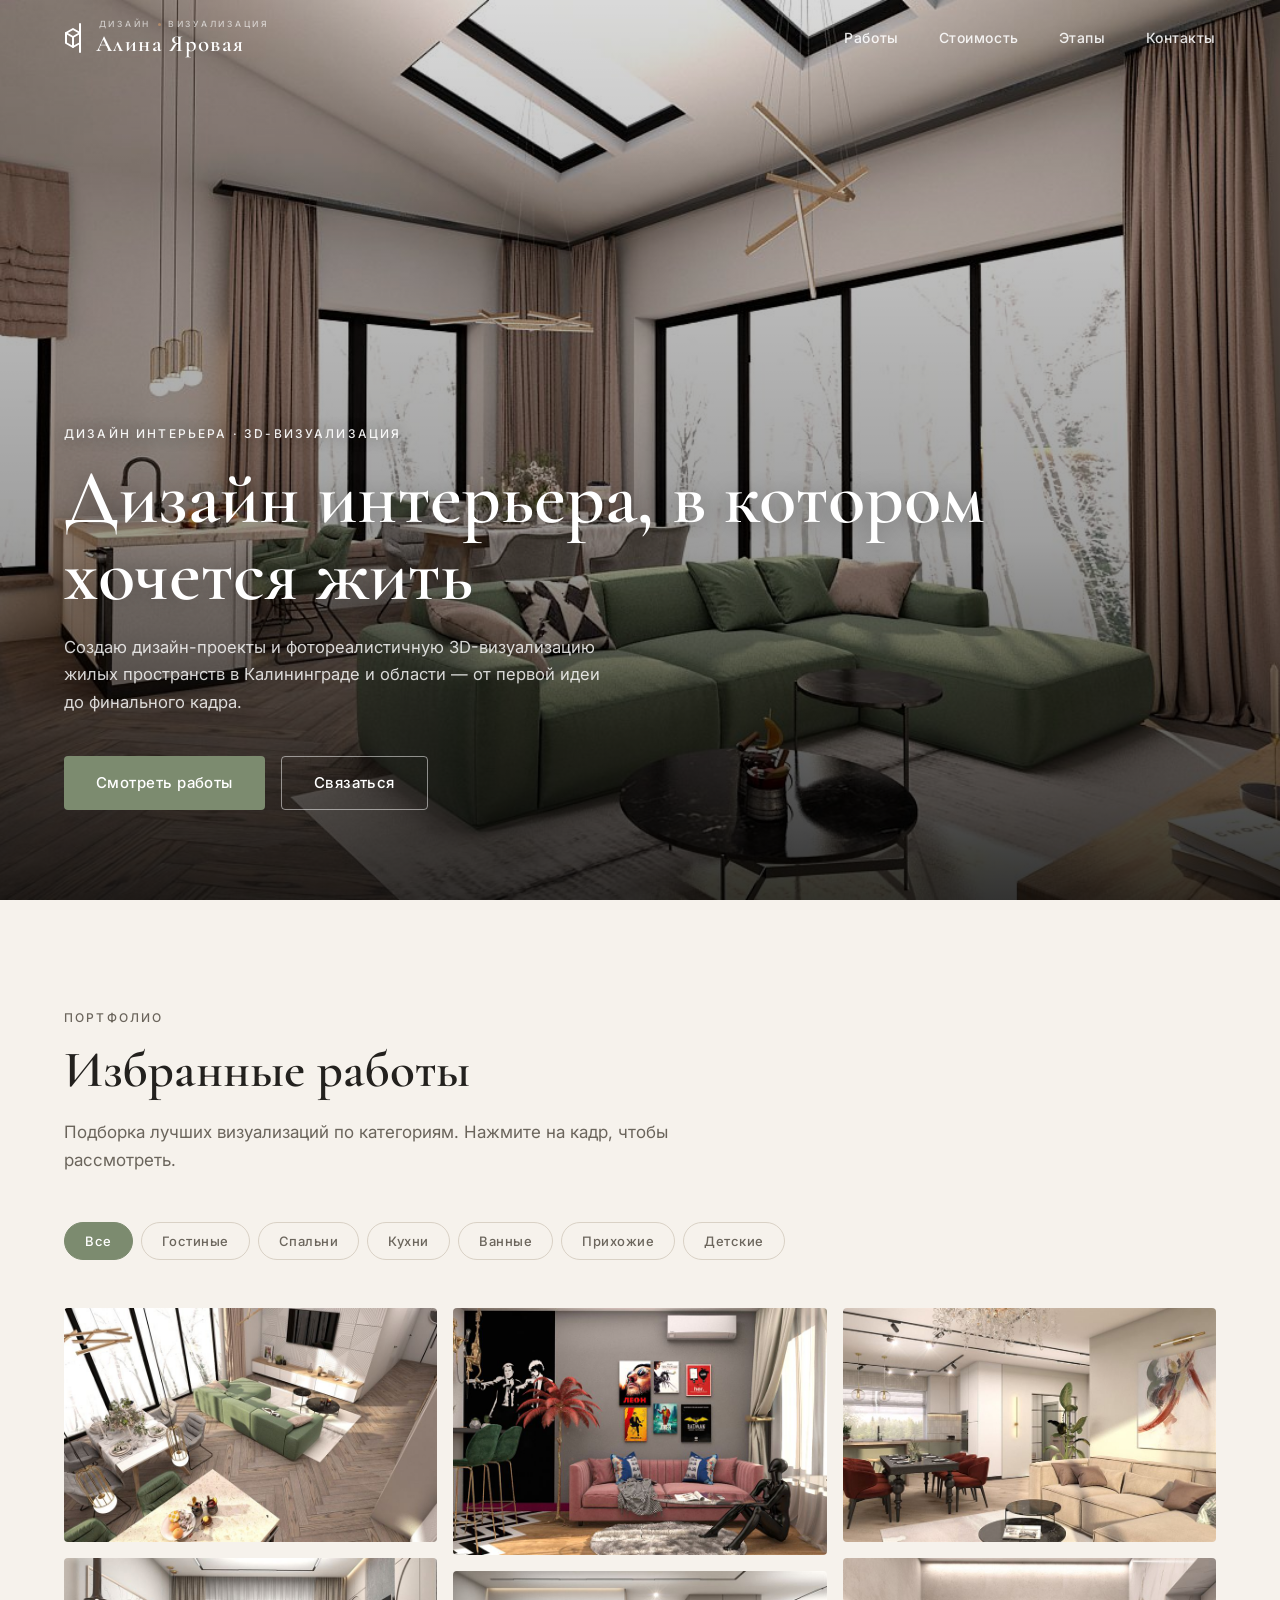
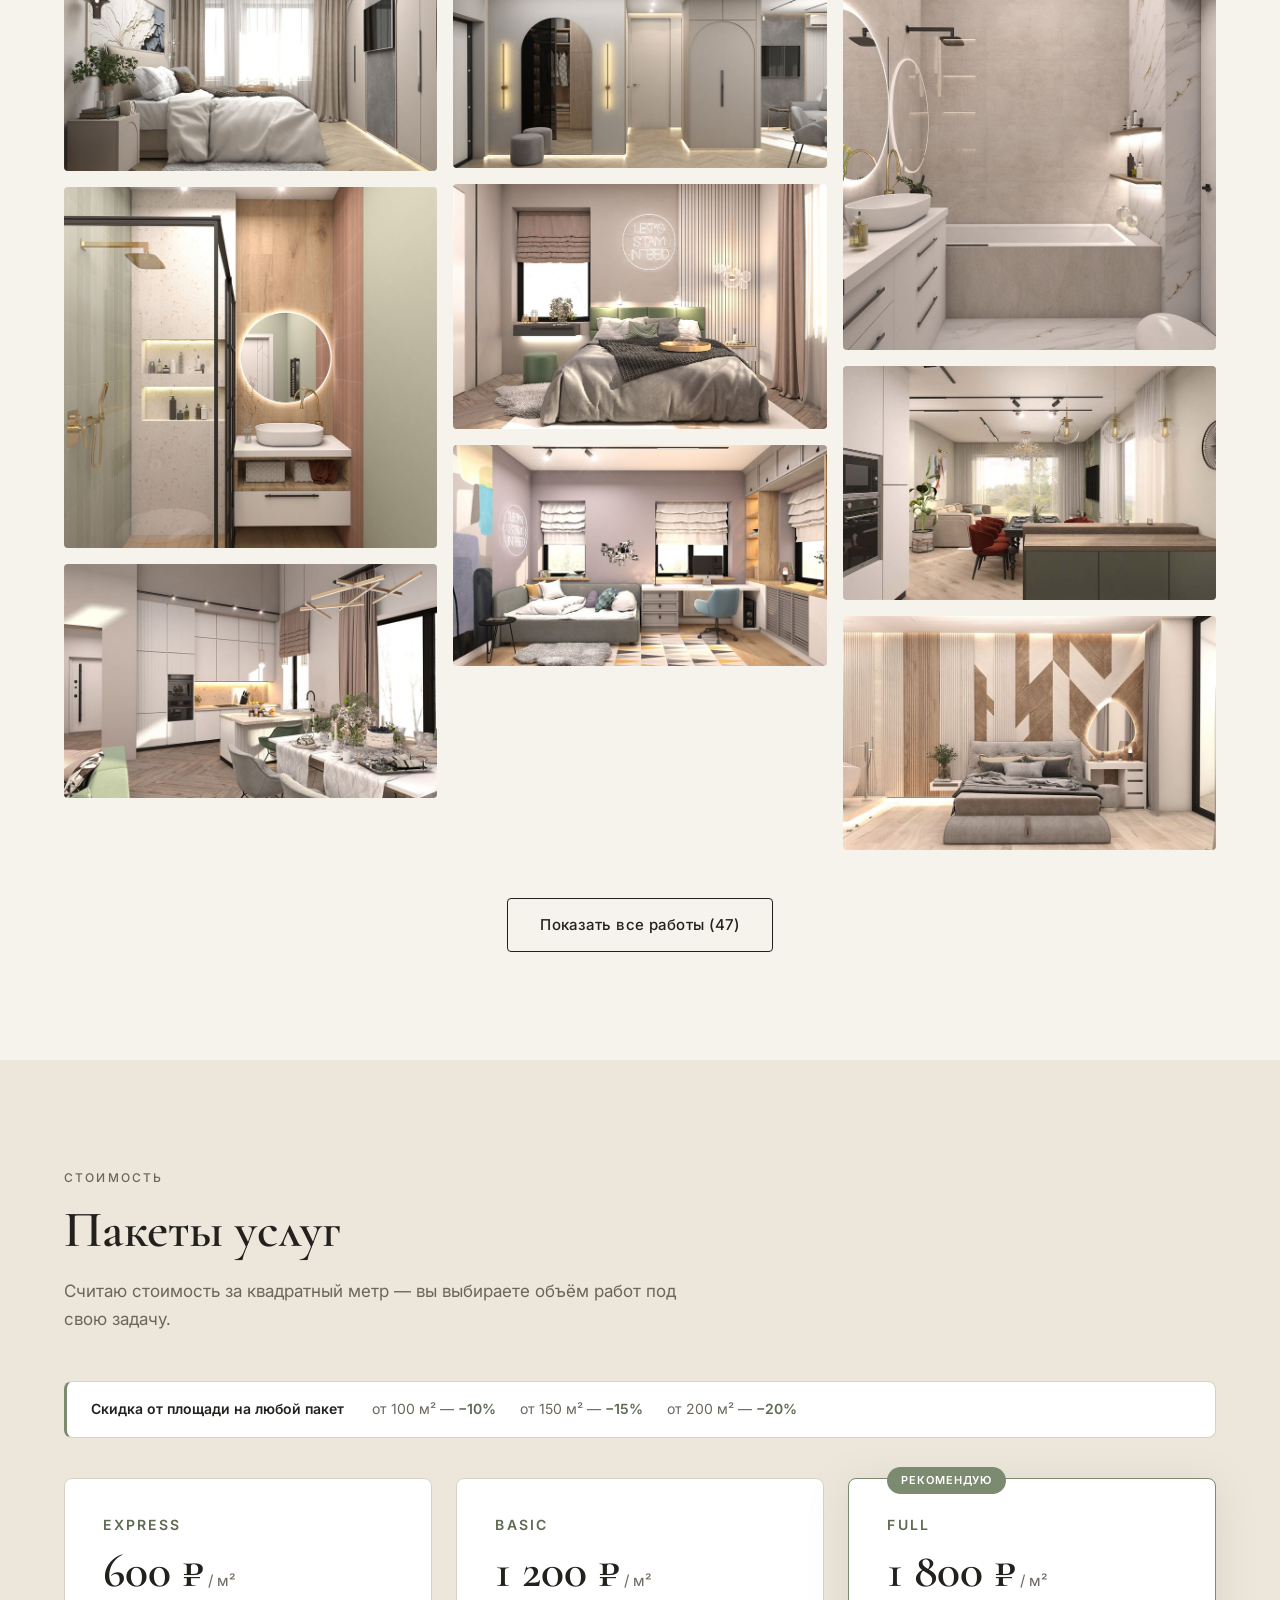
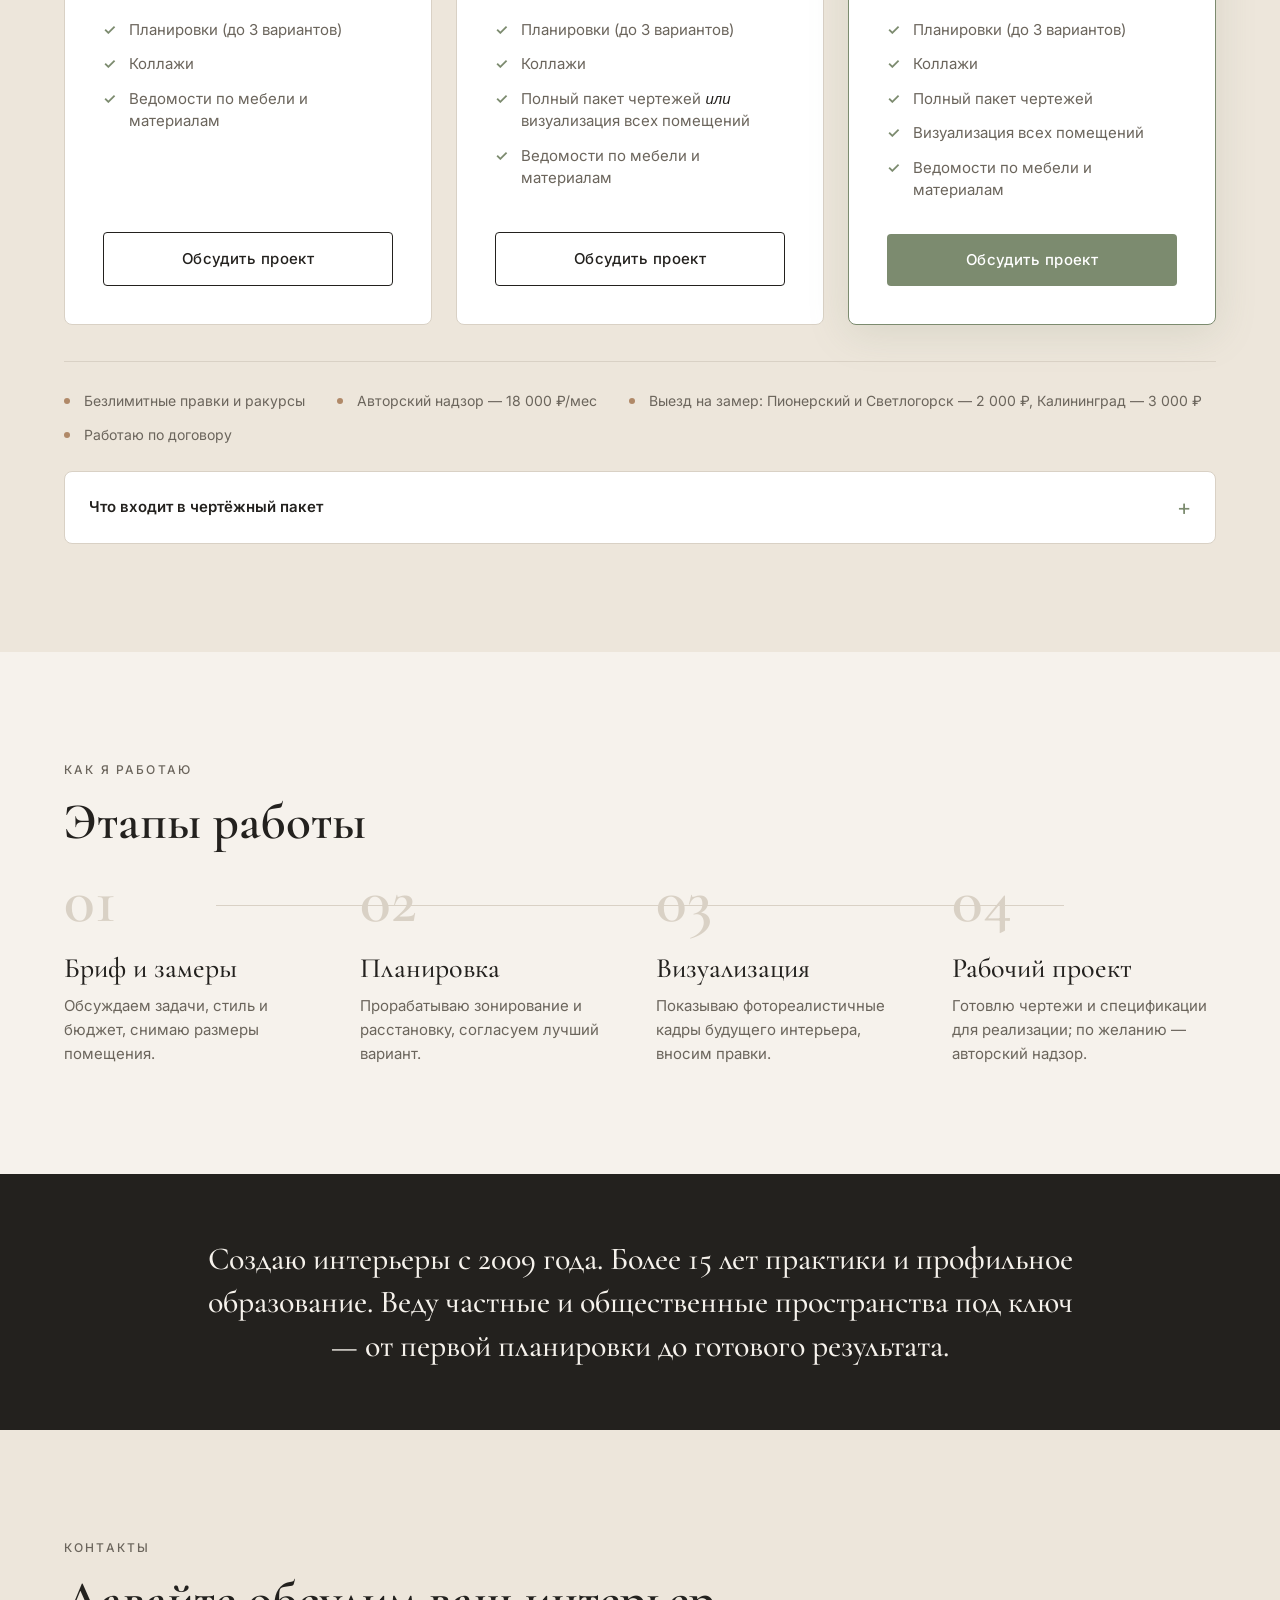
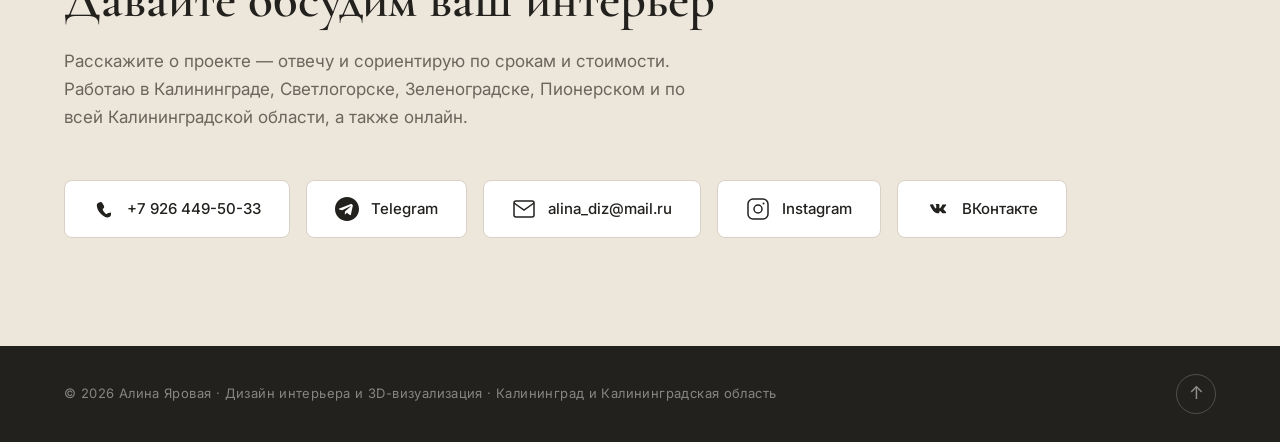
==== commit c96c011b: "SEO: H1 с ключевым словом, гео-текст в контенте, image sitemap - H1: «Дизайн интерьера, в котором хо" ====
--- a/index.html
+++ b/index.html
@@ -99,8 +99,8 @@
       </div>
       <div class="hero-content container">
         <p class="eyebrow">ДИЗАЙН ИНТЕРЬЕРА · 3D-ВИЗУАЛИЗАЦИЯ</p>
-        <h1 class="hero-title">Интерьеры, в которых хочется жить</h1>
-        <p class="hero-sub">Создаю дизайн-проекты и фотореалистичную визуализацию жилых пространств — от первой идеи до финального кадра.</p>
+        <h1 class="hero-title">Дизайн интерьера, в котором хочется жить</h1>
+        <p class="hero-sub">Создаю дизайн-проекты и фотореалистичную 3D-визуализацию жилых пространств в Калининграде и области — от первой идеи до финального кадра.</p>
         <div class="hero-btns">
           <a class="btn btn-primary" href="#portfolio">Смотреть работы</a>
           <a class="btn btn-outline" href="#contacts">Связаться</a>
@@ -259,7 +259,7 @@
       <div class="container">
         <p class="eyebrow">КОНТАКТЫ</p>
         <h2>Давайте обсудим ваш интерьер</h2>
-        <p class="section-lead">Расскажите о проекте — отвечу и сориентирую по срокам и стоимости.</p>
+        <p class="section-lead">Расскажите о проекте — отвечу и сориентирую по срокам и стоимости. Работаю в Калининграде, Светлогорске, Зеленоградске, Пионерском и по всей Калининградской области, а также онлайн.</p>
         <div class="contacts-links">
           <a class="contact-btn" href="tel:+79264495033">
             <svg width="22" height="22" viewBox="0 0 22 22" fill="currentColor"><path d="M17.4 15c-1-.6-2-.3-2.5.1l-1 .8c-.3.2-.8.2-1.1-.1-1.1-1.1-2.5-2.7-3-3.8-.2-.4-.1-.9.2-1.2l.8-.9c.4-.4.6-1.2.1-2.2L9.3 5c-.5-1-1.4-1.1-2-.9L5.7 4.7C4.6 5 3.7 6.1 3.8 7.5c.3 5 4.4 10 9.2 11.7 1.1.4 2.2.4 3.2-.1 1.1-.5 1.8-1.6 1.8-2.7v-1.1c0-.7-.3-1.1-.6-1.3z"/></svg>
@@ -289,7 +289,7 @@
 
   <footer class="site-footer">
     <div class="container footer-inner">
-      <p class="footer-copy">© 2026 Алина Яровая · Дизайн интерьера и 3D-визуализация</p>
+      <p class="footer-copy">© 2026 Алина Яровая · Дизайн интерьера и 3D-визуализация · Калининград и Калининградская область</p>
       <button class="btn-top" onclick="window.scrollTo({top:0,behavior:'smooth'})" aria-label="Наверх">↑</button>
     </div>
   </footer>
--- a/css/style.css
+++ b/css/style.css
@@ -288,6 +288,11 @@
 }
 
 .site-nav.scrolled .nav-burger span {
+  background: var(--ink);
+}
+
+/* При открытом меню фон — светлое стекло, линии всегда тёмные */
+.nav-burger.open span {
   background: var(--ink);
 }
 
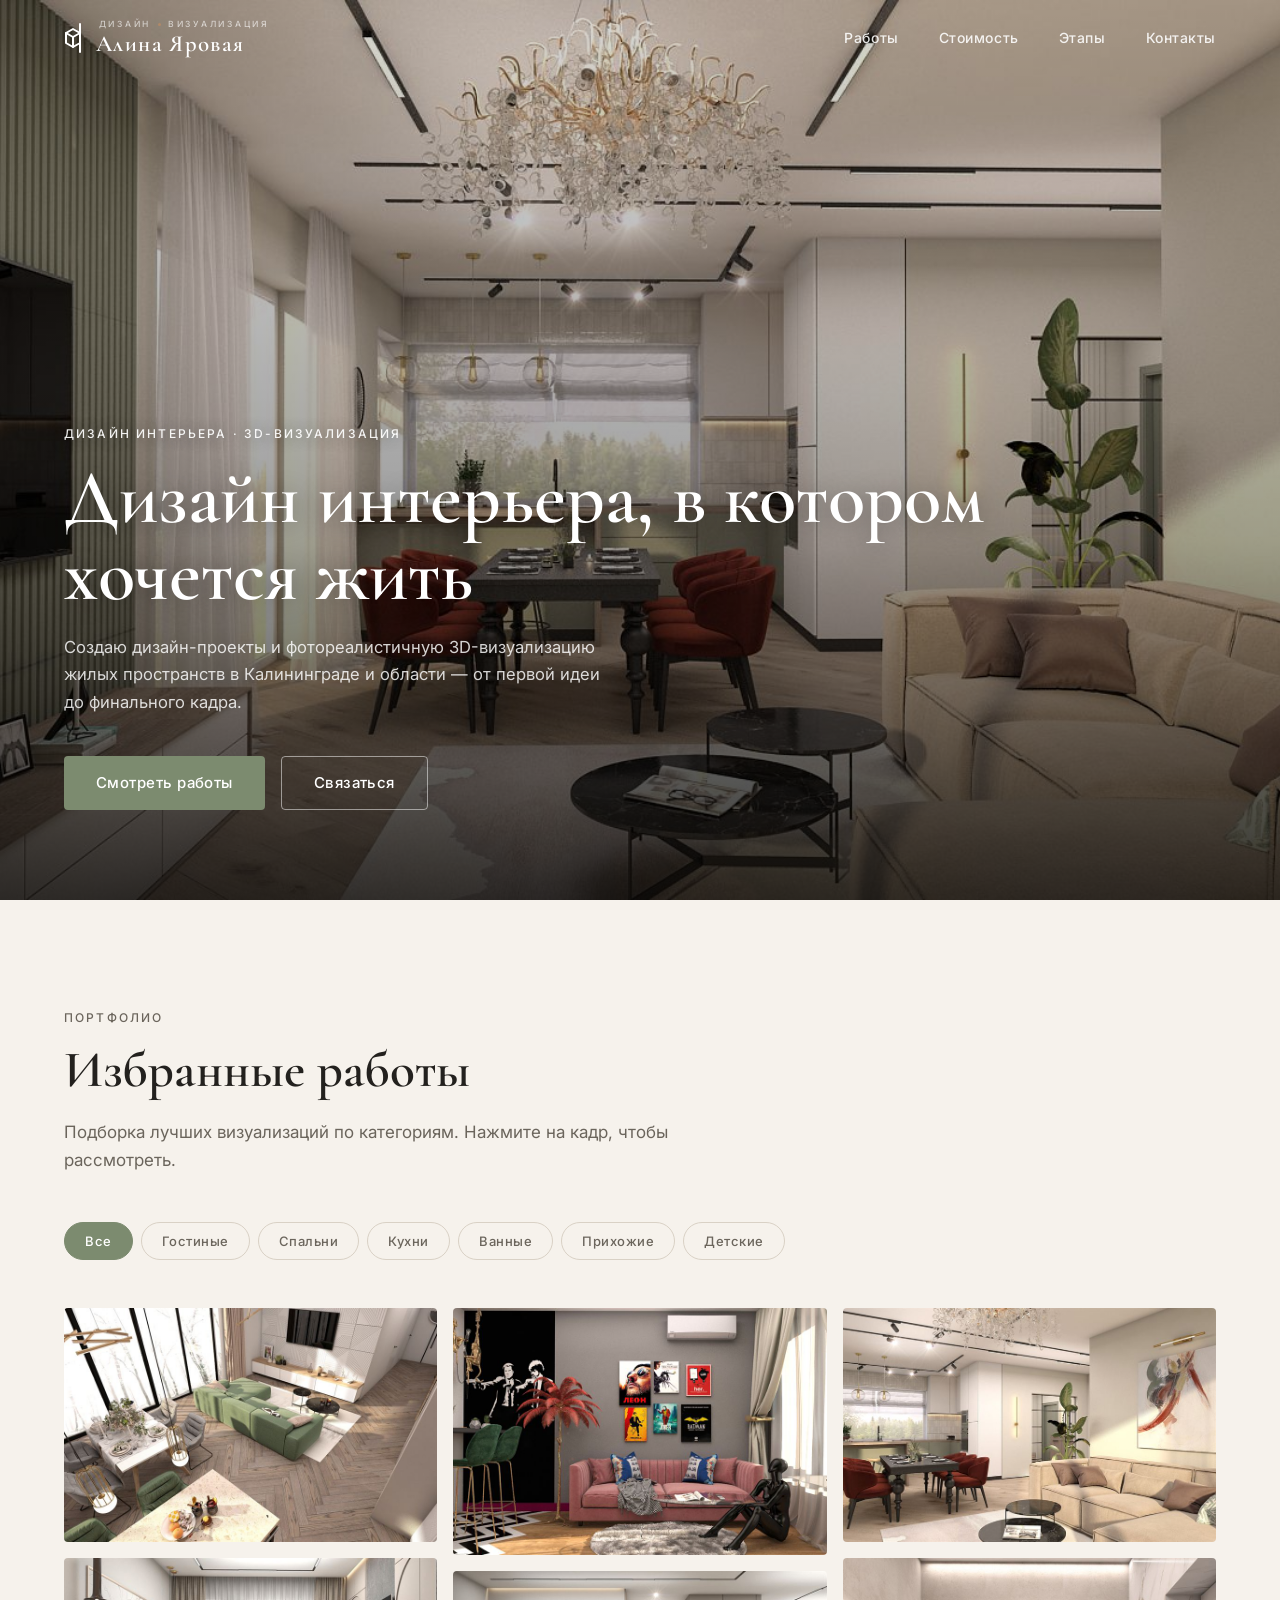
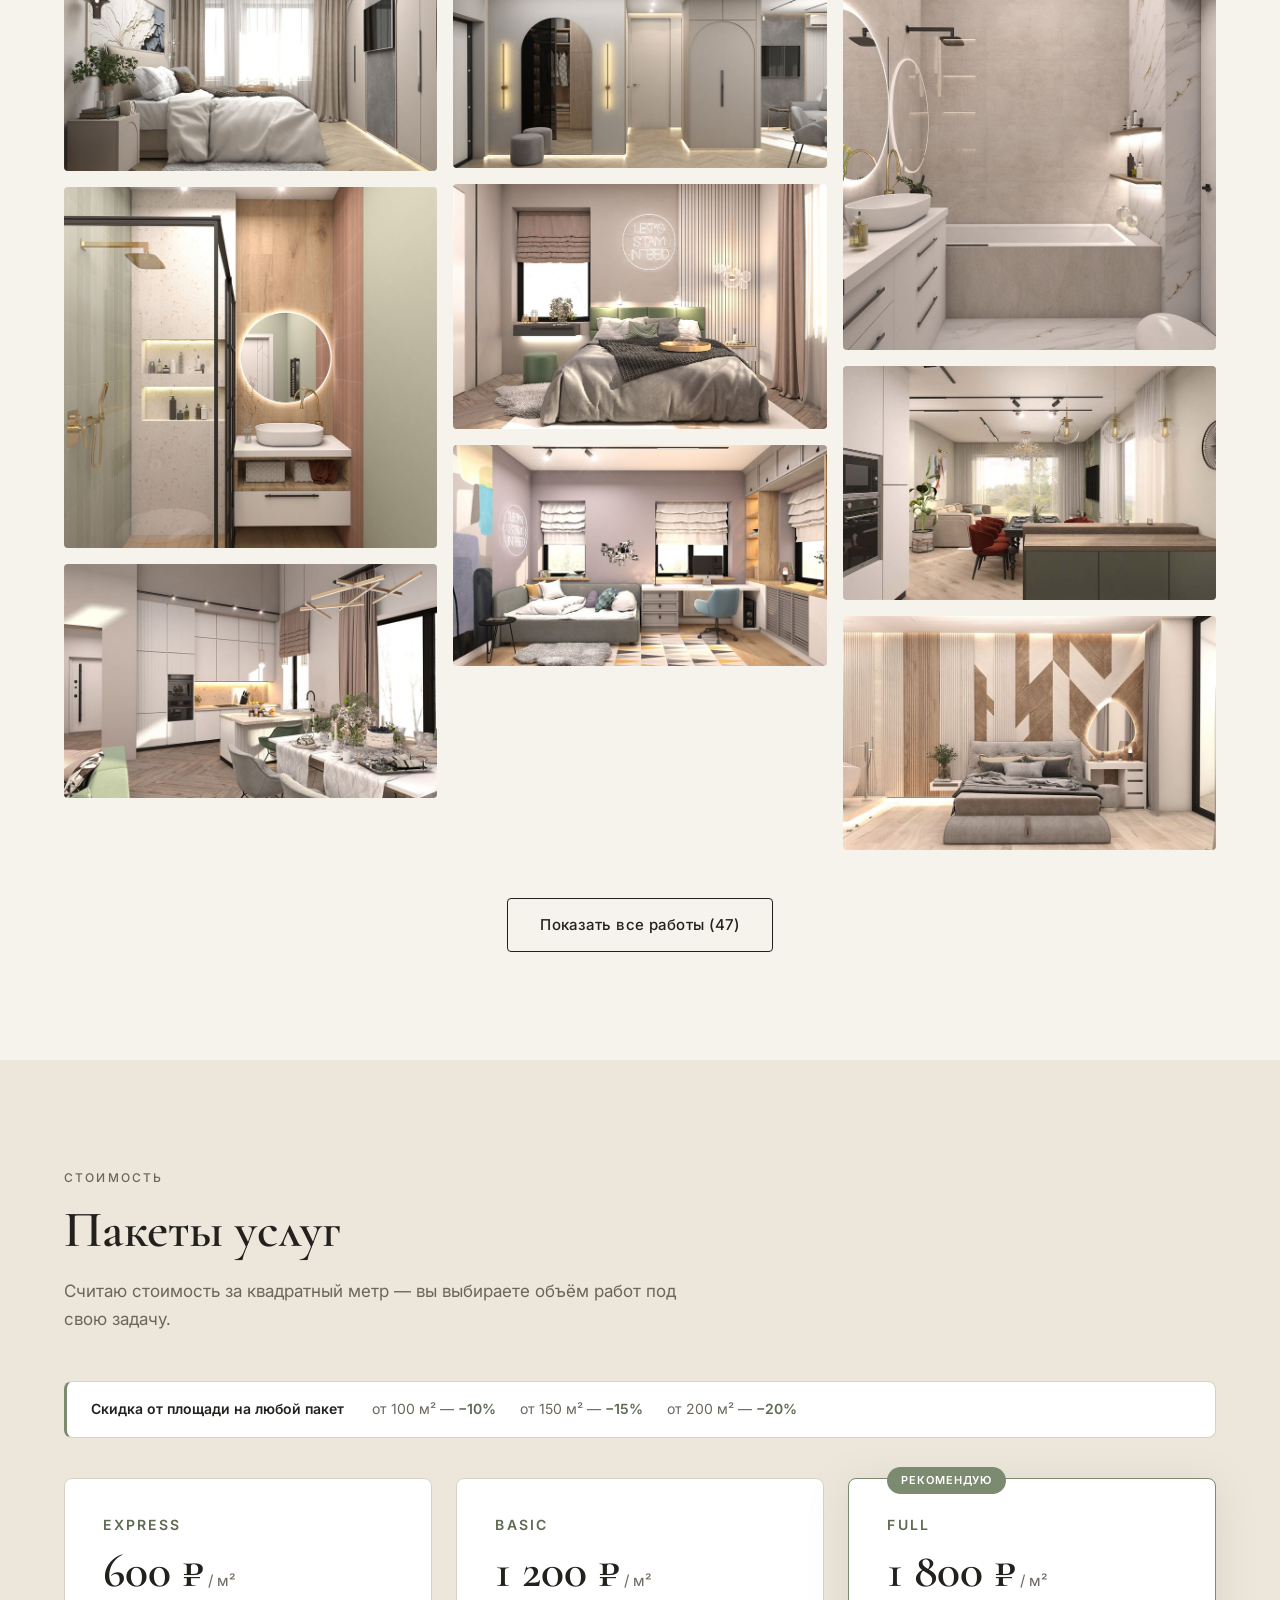
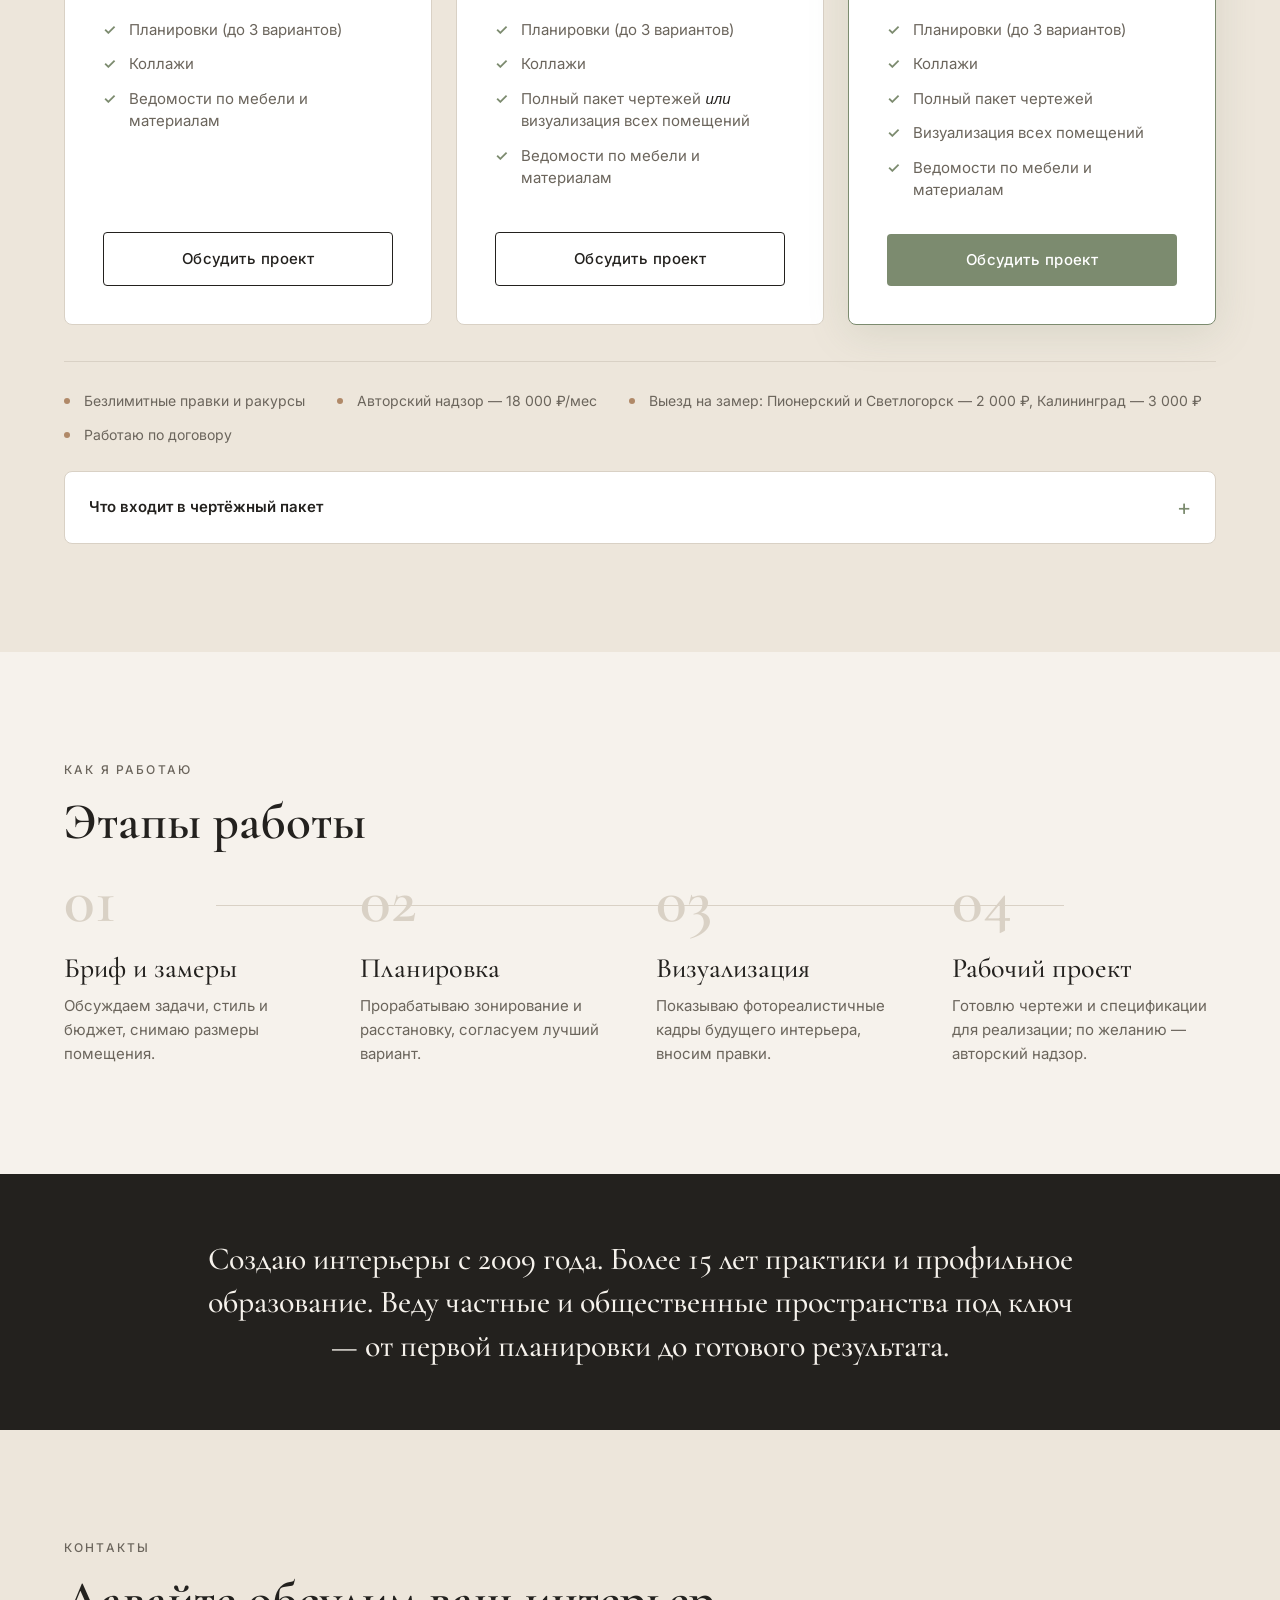
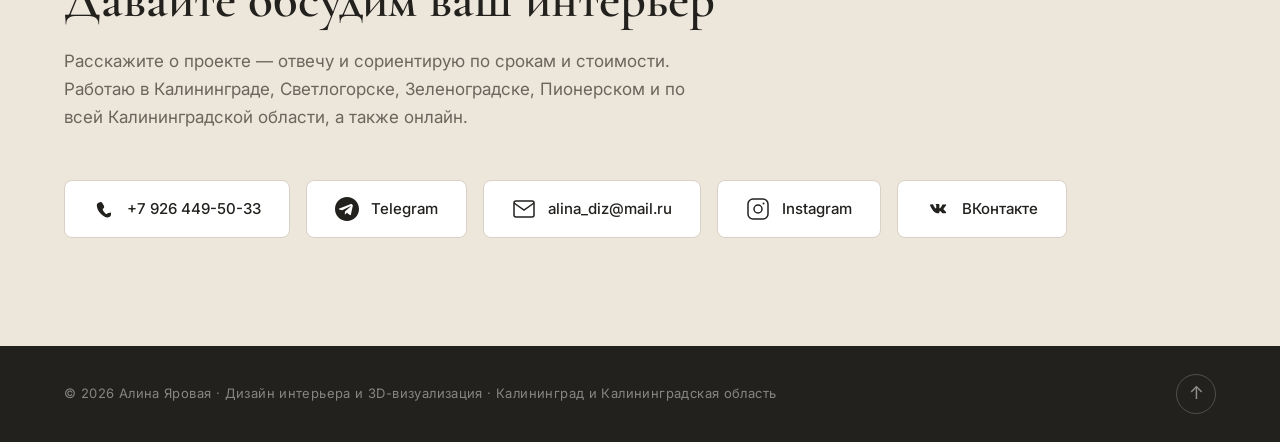
==== commit cdb70d3a: "refactor: общий лайтбокс js/gallery.js, главная использует его" ====
--- a/index.html
+++ b/index.html
@@ -5,7 +5,7 @@
   <meta name="viewport" content="width=device-width, initial-scale=1.0">
   <title>Алина Яровая — Дизайн интерьера и 3D-визуализация</title>
   <meta name="description" content="Алина Яровая — дизайнер интерьера и 3D-визуализатор. Создаю дизайн-проекты и фотореалистичную визуализацию жилых пространств от идеи до финального кадра.">
-  <link rel="canonical" href="https://alinayarovaya.ru/">
+  <link rel="canonical" href="https://mybloominginterior.ru/">
   <meta name="robots" content="index, follow">
   <meta name="theme-color" content="#7C8B6F">
 
@@ -13,8 +13,8 @@
   <meta property="og:site_name" content="Алина Яровая">
   <meta property="og:title" content="Алина Яровая — дизайн интерьера и 3D-визуализация">
   <meta property="og:description" content="Дизайн-проекты и фотореалистичная 3D-визуализация жилых пространств — от идеи до финального кадра.">
-  <meta property="og:url" content="https://alinayarovaya.ru/">
-  <meta property="og:image" content="https://alinayarovaya.ru/assets/img/hero.jpg">
+  <meta property="og:url" content="https://mybloominginterior.ru/">
+  <meta property="og:image" content="https://mybloominginterior.ru/assets/img/hero.jpg">
   <meta property="og:image:width" content="1200">
   <meta property="og:image:height" content="750">
   <meta property="og:locale" content="ru_RU">
@@ -22,7 +22,7 @@
   <meta name="twitter:card" content="summary_large_image">
   <meta name="twitter:title" content="Алина Яровая — дизайн интерьера и 3D-визуализация">
   <meta name="twitter:description" content="Дизайн-проекты и фотореалистичная 3D-визуализация жилых пространств.">
-  <meta name="twitter:image" content="https://alinayarovaya.ru/assets/img/hero.jpg">
+  <meta name="twitter:image" content="https://mybloominginterior.ru/assets/img/hero.jpg">
   <link rel="preconnect" href="https://fonts.googleapis.com">
   <link rel="preconnect" href="https://fonts.gstatic.com" crossorigin>
   <link rel="stylesheet" href="https://fonts.googleapis.com/css2?family=Cormorant+Garamond:wght@400;500;600&family=Inter:wght@400;500;600&display=swap">
@@ -33,8 +33,8 @@
     "@context": "https://schema.org",
     "@type": "ProfessionalService",
     "name": "Алина Яровая — дизайн интерьера",
-    "image": "https://alinayarovaya.ru/assets/img/hero.jpg",
-    "url": "https://alinayarovaya.ru/",
+    "image": "https://mybloominginterior.ru/assets/img/hero.jpg",
+    "url": "https://mybloominginterior.ru/",
     "telephone": "+79264495033",
     "email": "alina_diz@mail.ru",
     "description": "Дизайн интерьера и фотореалистичная 3D-визуализация жилых пространств.",
@@ -299,6 +299,8 @@
   <script src="https://cdnjs.cloudflare.com/ajax/libs/gsap/3.12.5/ScrollTrigger.min.js" defer></script>
   <!-- Данные работ -->
   <script src="assets/works.js"></script>
+  <!-- Общий лайтбокс/галерея -->
+  <script src="js/gallery.js" defer></script>
   <!-- Главный скрипт -->
   <script src="js/main.js" defer></script>
 
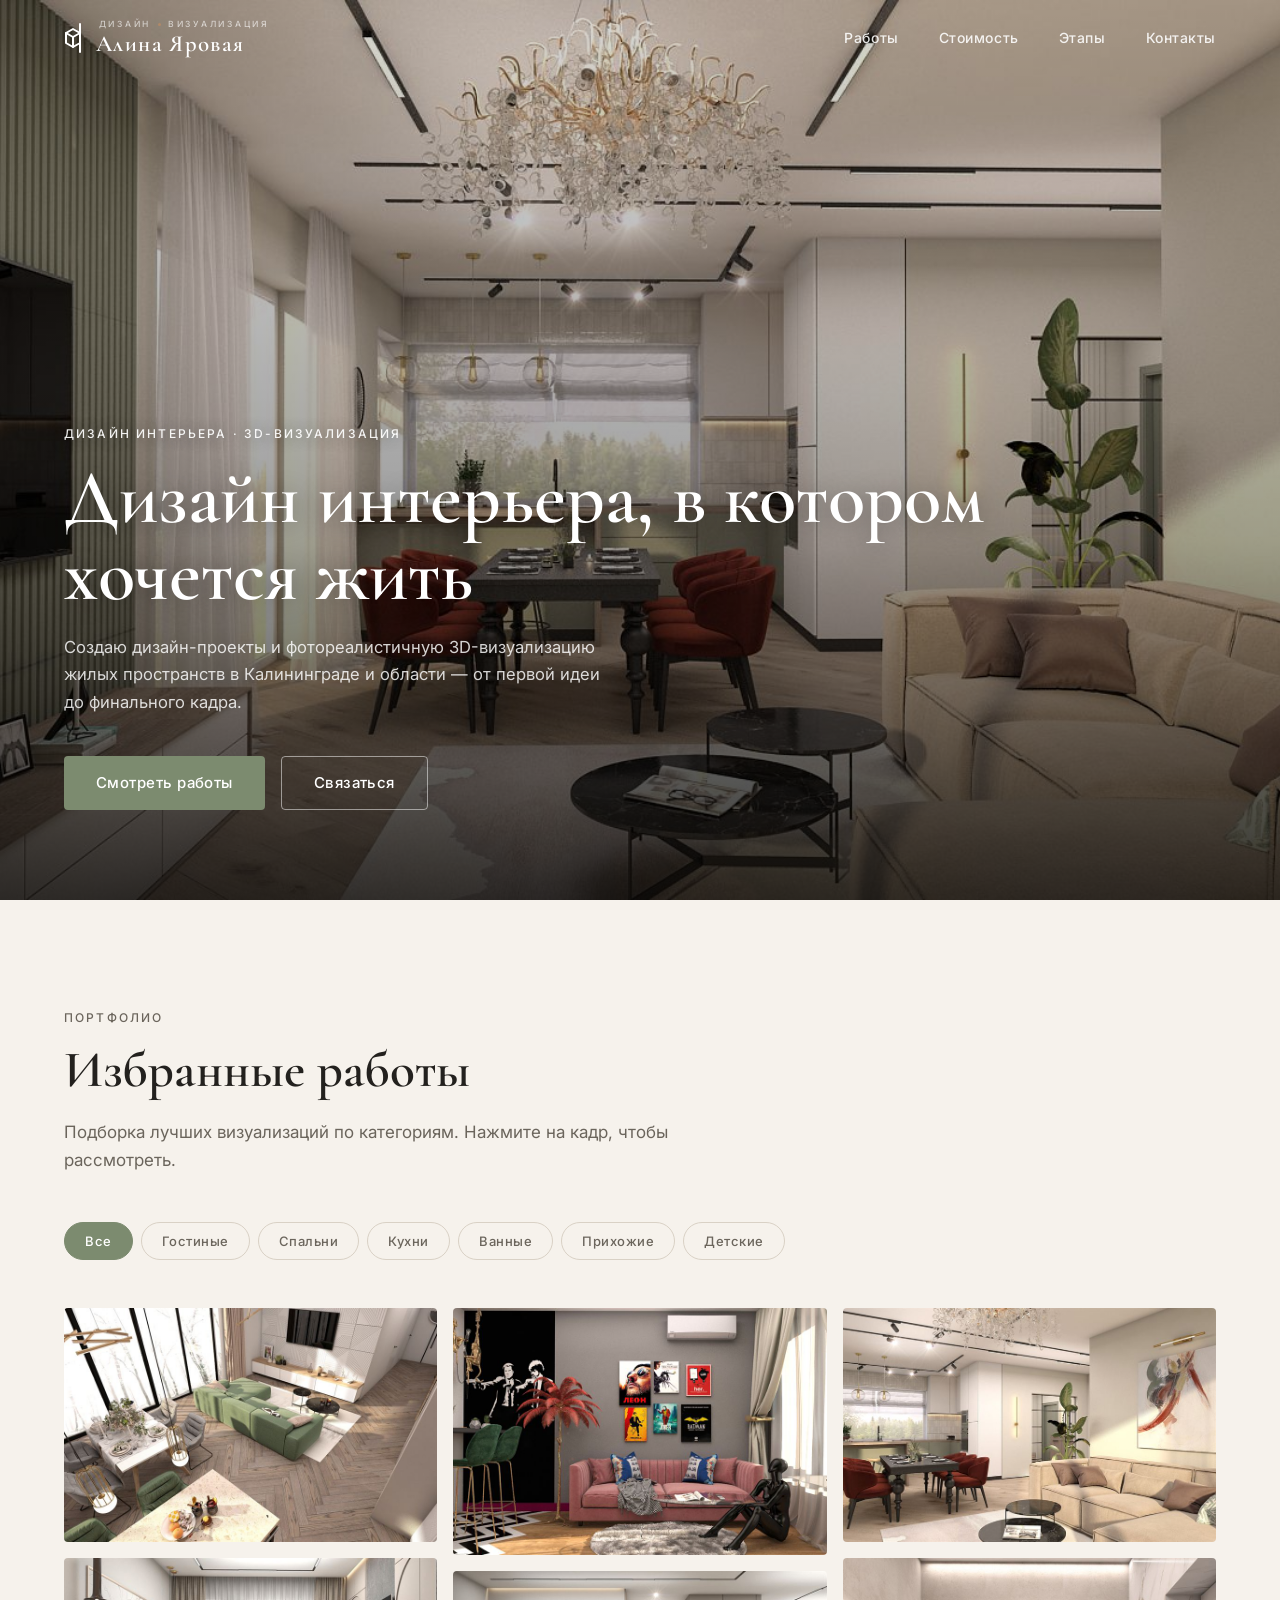
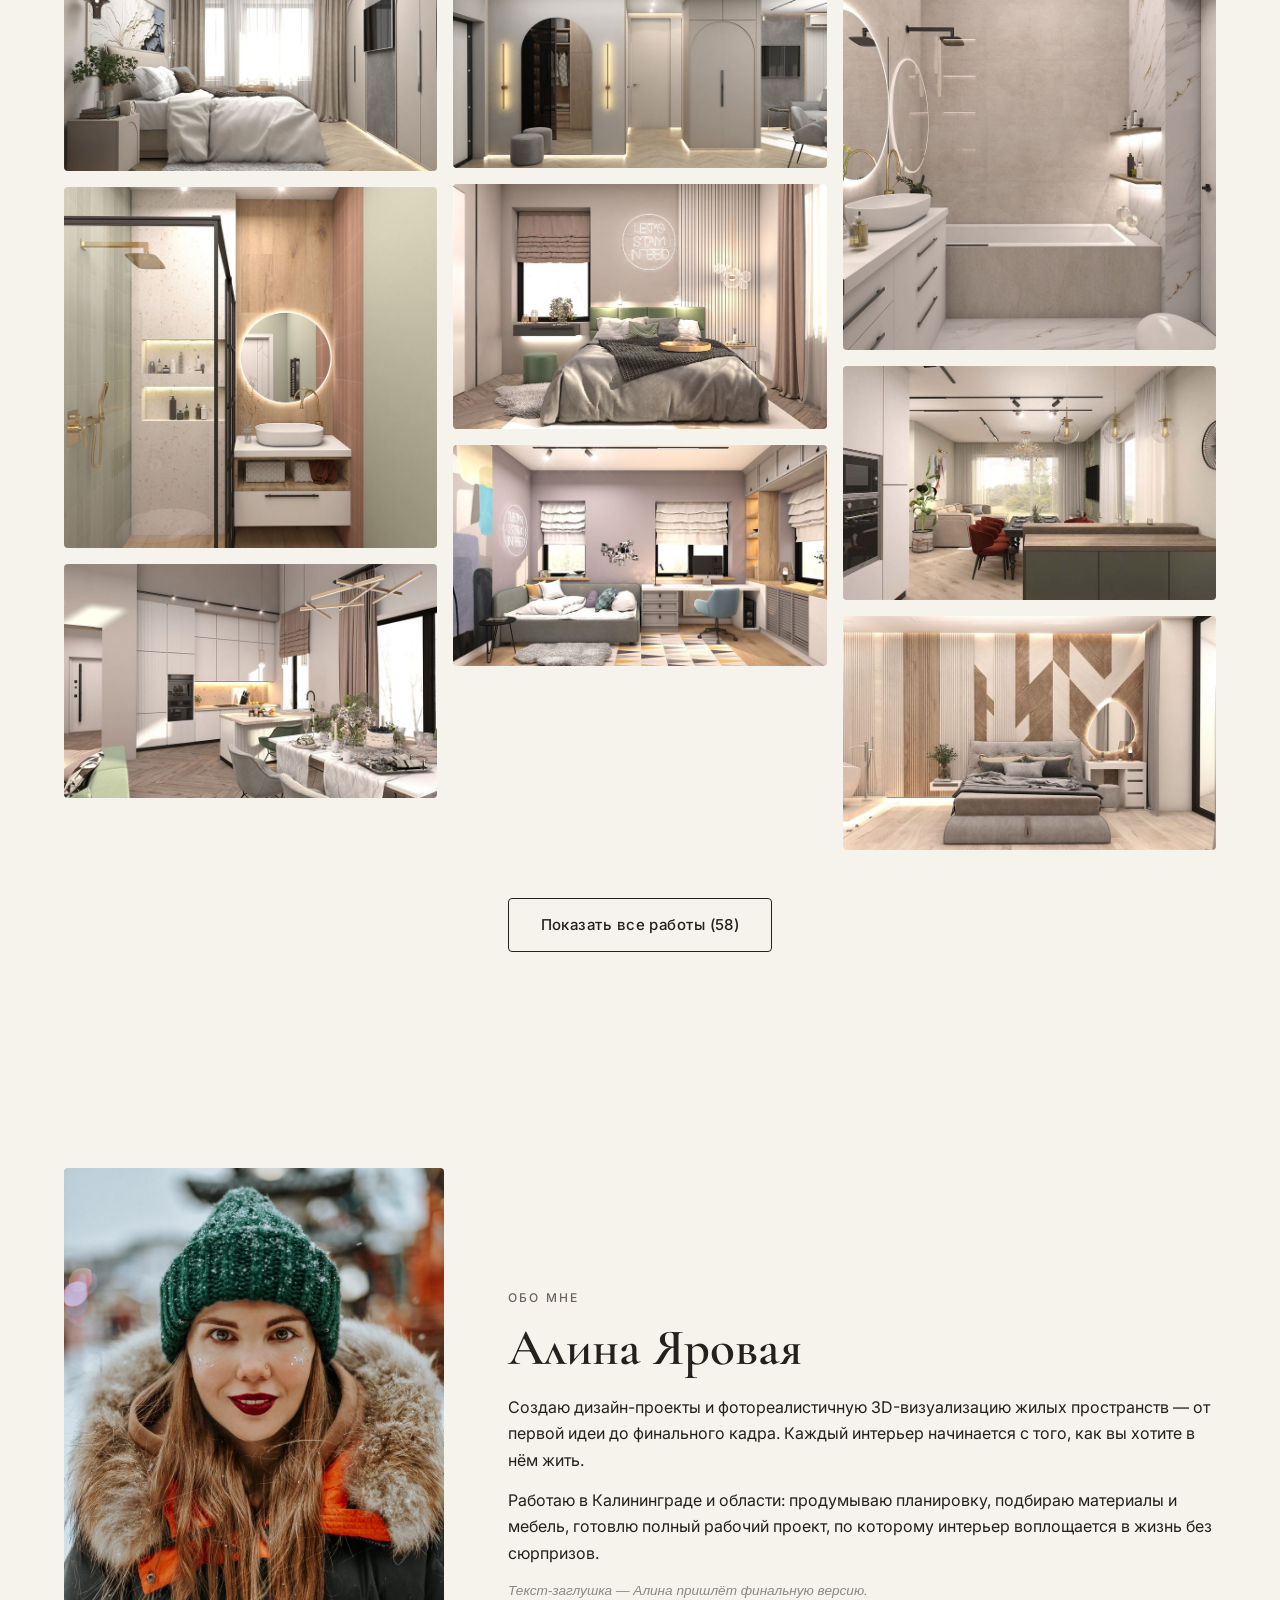
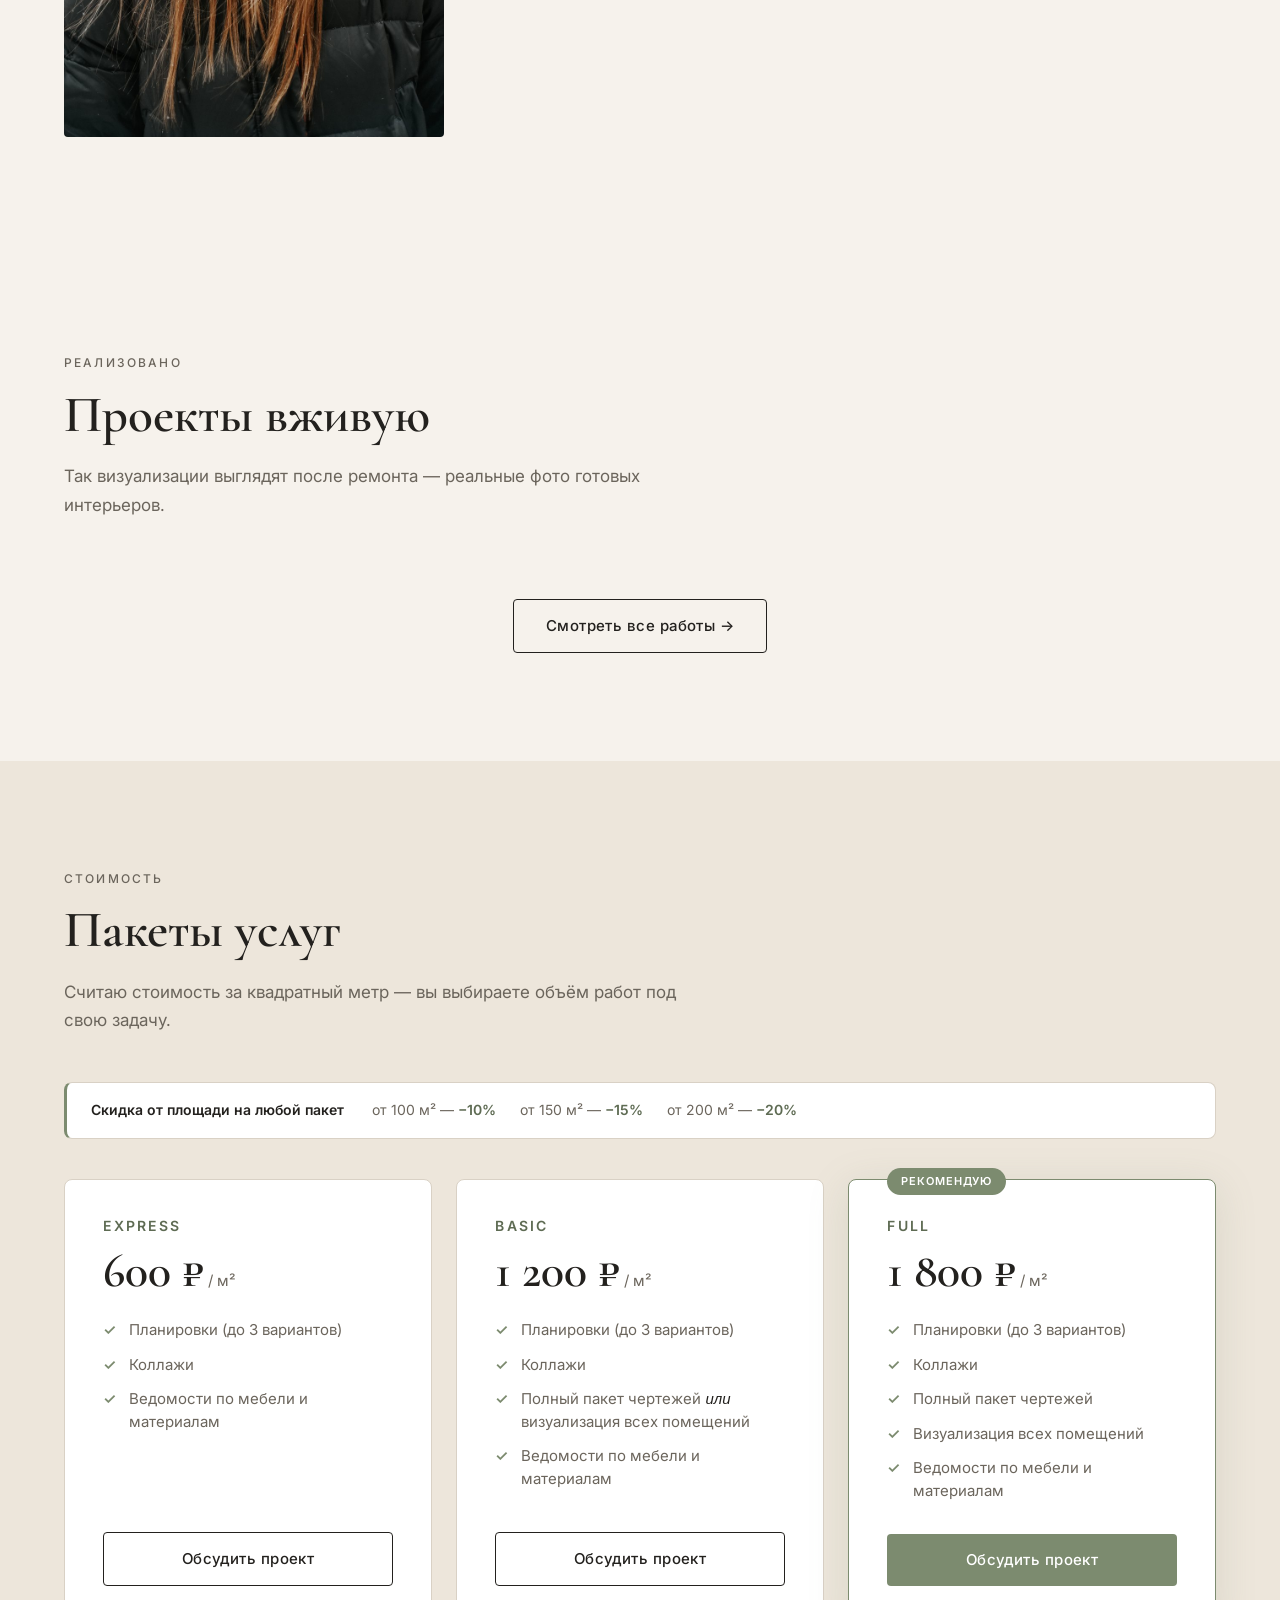
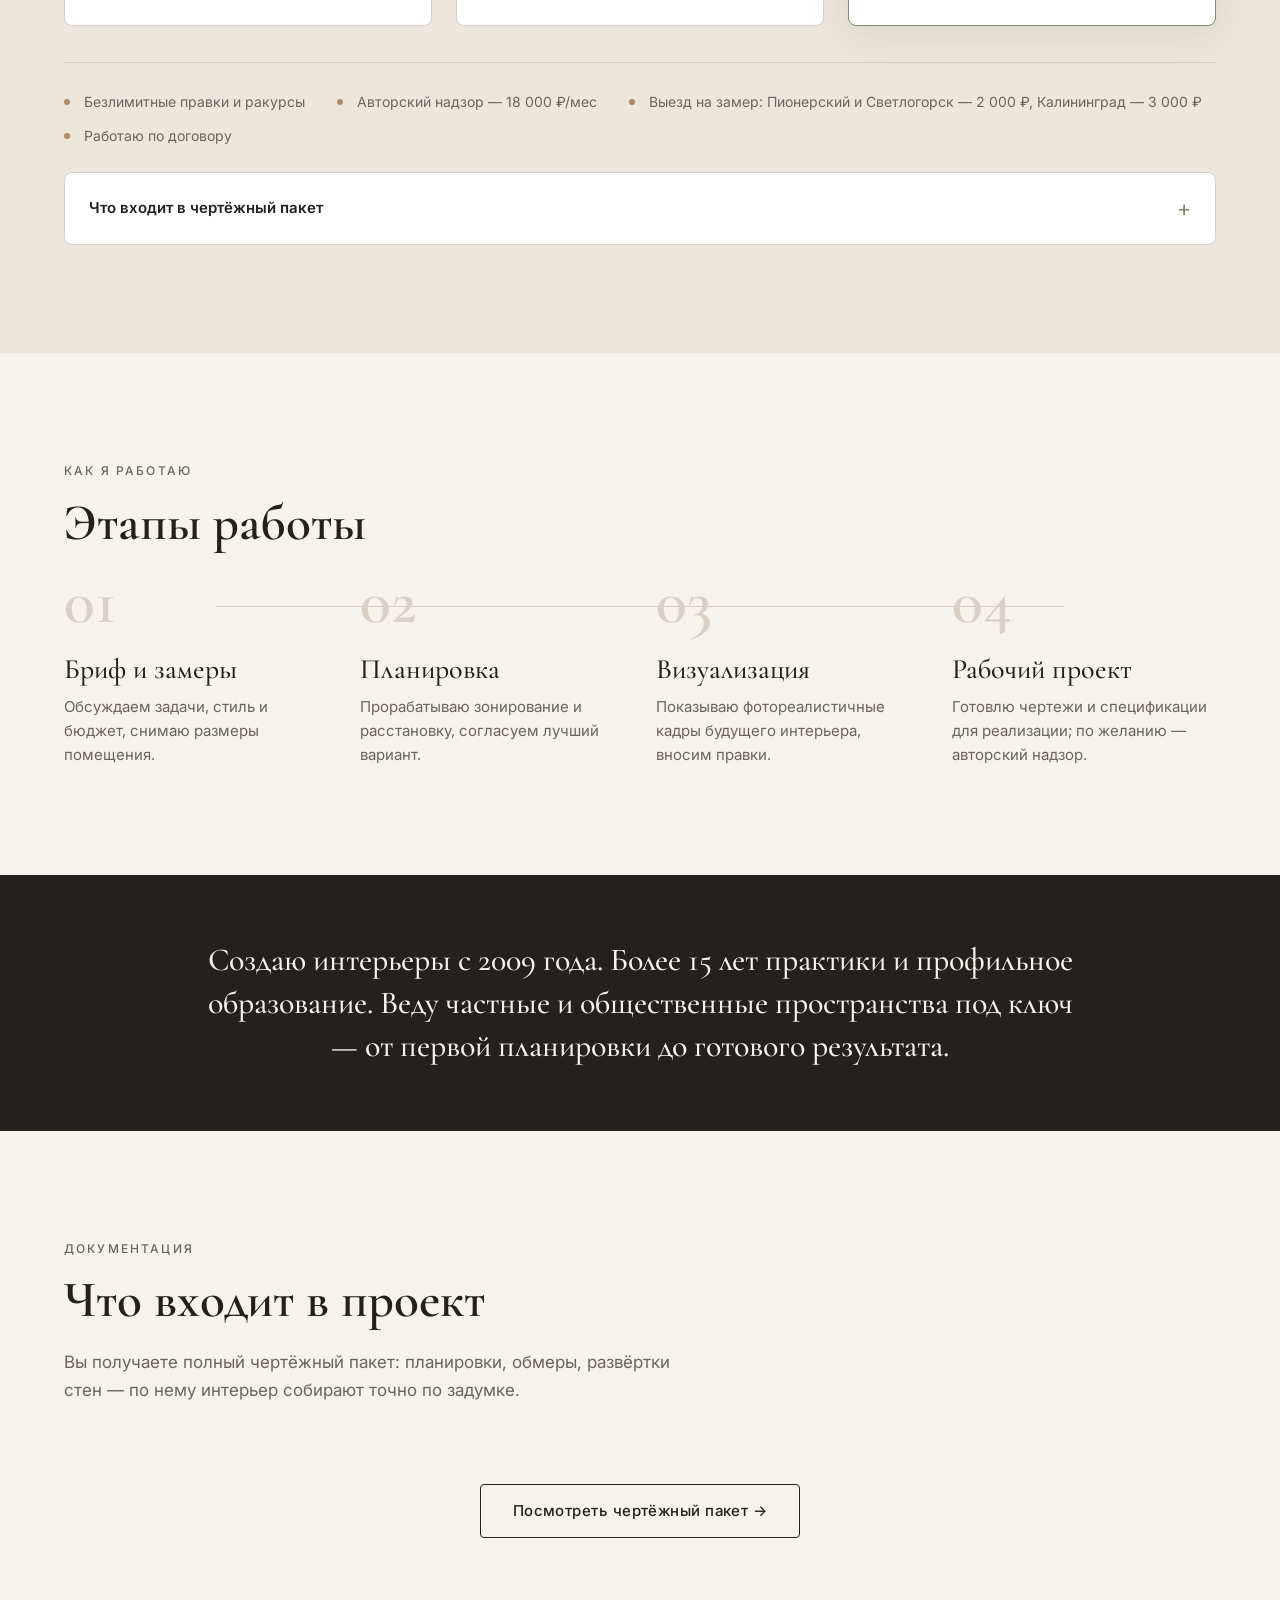
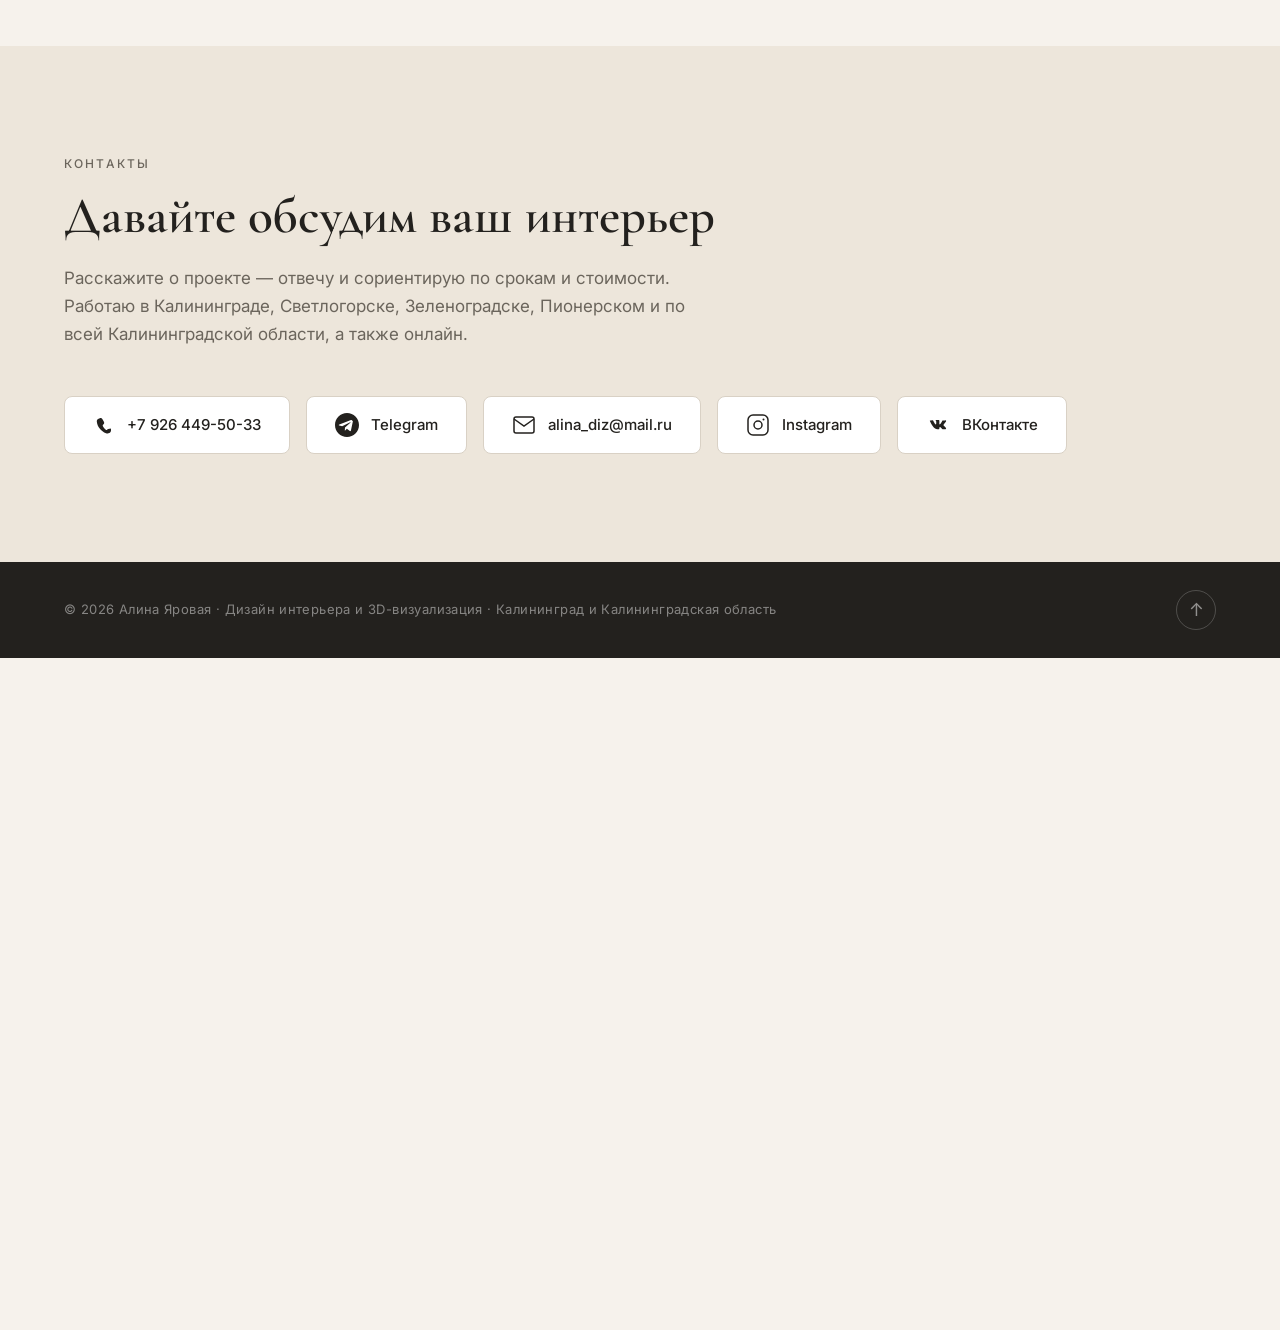
==== commit 285ac465: "feat: блок «Обо мне» с портретом и тизеры реальных фото/чертежей на главной Co-Authored-By: Claude S" ====
--- a/index.html
+++ b/index.html
@@ -95,7 +95,7 @@
 
     <section id="hero" class="hero">
       <div class="hero-bg" aria-hidden="true">
-        <img src="assets/img/hero.jpg" alt="" width="1200" height="750" fetchpriority="high">
+        <img src="assets/img/hero.jpg" alt="" width="1200" height="751" fetchpriority="high">
       </div>
       <div class="hero-content container">
         <p class="eyebrow">ДИЗАЙН ИНТЕРЬЕРА · 3D-ВИЗУАЛИЗАЦИЯ</p>
@@ -125,6 +125,33 @@
         <div class="portfolio-grid" id="portfolio-grid" role="list"></div>
         <div class="portfolio-more is-hidden">
           <button class="btn btn-outline" id="gallery-toggle" type="button" aria-expanded="false" aria-controls="portfolio-grid"></button>
+        </div>
+      </div>
+    </section>
+
+    <section id="about" class="about">
+      <div class="container about-grid">
+        <div class="about-photo">
+          <img src="assets/img/about/alina.jpg" alt="Алина Яровая — дизайнер интерьера и 3D-визуализатор, Калининград" loading="lazy" width="900" height="1348">
+        </div>
+        <div class="about-text">
+          <p class="eyebrow">ОБО МНЕ</p>
+          <h2>Алина Яровая</h2>
+          <p>Создаю дизайн-проекты и фотореалистичную 3D-визуализацию жилых пространств — от первой идеи до финального кадра. Каждый интерьер начинается с того, как вы хотите в нём жить.</p>
+          <p>Работаю в Калининграде и области: продумываю планировку, подбираю материалы и мебель, готовлю полный рабочий проект, по которому интерьер воплощается в жизнь без сюрпризов.</p>
+          <p class="about-note">Текст-заглушка — Алина пришлёт финальную версию.</p>
+        </div>
+      </div>
+    </section>
+
+    <section id="real-teaser" class="teaser">
+      <div class="container">
+        <p class="eyebrow">РЕАЛИЗОВАНО</p>
+        <h2>Проекты вживую</h2>
+        <p class="section-lead">Так визуализации выглядят после ремонта — реальные фото готовых интерьеров.</p>
+        <div class="teaser-grid" id="real-teaser-grid" role="list"></div>
+        <div class="teaser-more">
+          <a class="btn btn-outline" href="realizovannye-proekty.html">Смотреть все работы →</a>
         </div>
       </div>
     </section>
@@ -255,6 +282,18 @@
       </div>
     </section>
 
+    <section id="drawings-teaser" class="teaser">
+      <div class="container">
+        <p class="eyebrow">ДОКУМЕНТАЦИЯ</p>
+        <h2>Что входит в проект</h2>
+        <p class="section-lead">Вы получаете полный чертёжный пакет: планировки, обмеры, развёртки стен — по нему интерьер собирают точно по задумке.</p>
+        <div class="teaser-grid teaser-grid--draw" id="draw-teaser-grid" role="list"></div>
+        <div class="teaser-more">
+          <a class="btn btn-outline" href="chertezhi.html">Посмотреть чертёжный пакет →</a>
+        </div>
+      </div>
+    </section>
+
     <section id="contacts" class="contacts">
       <div class="container">
         <p class="eyebrow">КОНТАКТЫ</p>
@@ -299,6 +338,8 @@
   <script src="https://cdnjs.cloudflare.com/ajax/libs/gsap/3.12.5/ScrollTrigger.min.js" defer></script>
   <!-- Данные работ -->
   <script src="assets/works.js"></script>
+  <script src="assets/real-works.js"></script>
+  <script src="assets/drawings/drawings.js"></script>
   <!-- Общий лайтбокс/галерея -->
   <script src="js/gallery.js" defer></script>
   <!-- Главный скрипт -->
--- a/css/style.css
+++ b/css/style.css
@@ -1022,6 +1022,29 @@
 .btn-top:hover {
   border-color: var(--accent);
   color: var(--accent);
+}
+
+/* === ОБО МНЕ === */
+.about { padding-block: var(--section-py); }
+.about-grid { display: grid; grid-template-columns: minmax(260px, 380px) 1fr; gap: clamp(24px, 5vw, 64px); align-items: center; }
+.about-photo img { width: 100%; height: auto; border-radius: var(--radius); display: block; }
+.about-text h2 { margin: 8px 0 18px; }
+.about-text p { margin-bottom: 14px; }
+.about-note { font-size: 0.85rem; opacity: 0.5; font-style: italic; }
+
+/* === ТИЗЕРЫ === */
+.teaser { padding-block: var(--section-py); }
+.teaser-grid { display: grid; grid-template-columns: repeat(4, 1fr); gap: 12px; margin-top: 32px; }
+.teaser-grid--draw { grid-template-columns: repeat(3, 1fr); }
+.teaser-grid .portfolio-tile { margin: 0; }
+.teaser-grid .portfolio-tile img { width: 100%; height: 220px; object-fit: cover; border-radius: var(--radius); display: block; cursor: pointer; }
+.teaser-grid--draw .portfolio-tile img { object-fit: contain; background: #fff; }
+.teaser-more { text-align: center; margin-top: 32px; }
+
+@media (max-width: 900px) {
+  .about-grid { grid-template-columns: 1fr; }
+  .about-photo { max-width: 340px; }
+  .teaser-grid, .teaser-grid--draw { grid-template-columns: repeat(2, 1fr); }
 }
 
 /* === АДАПТИВ === */
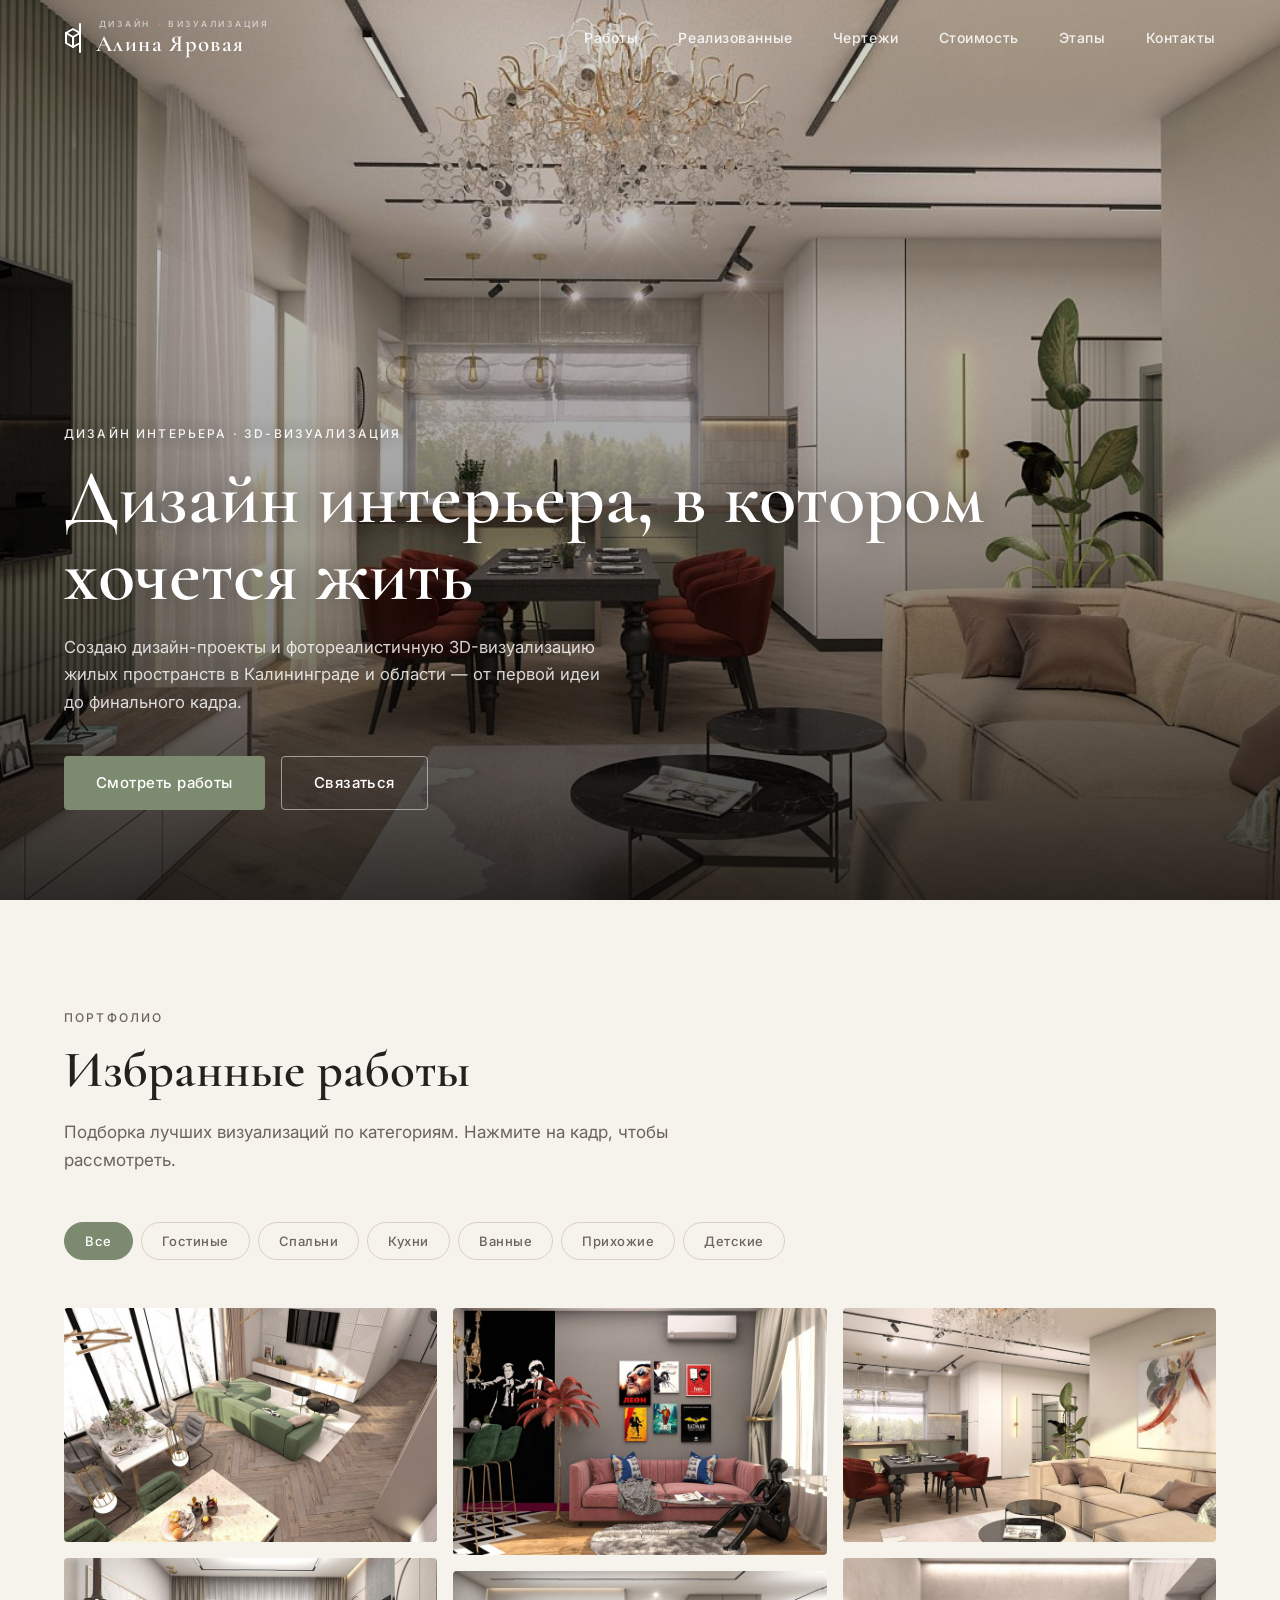
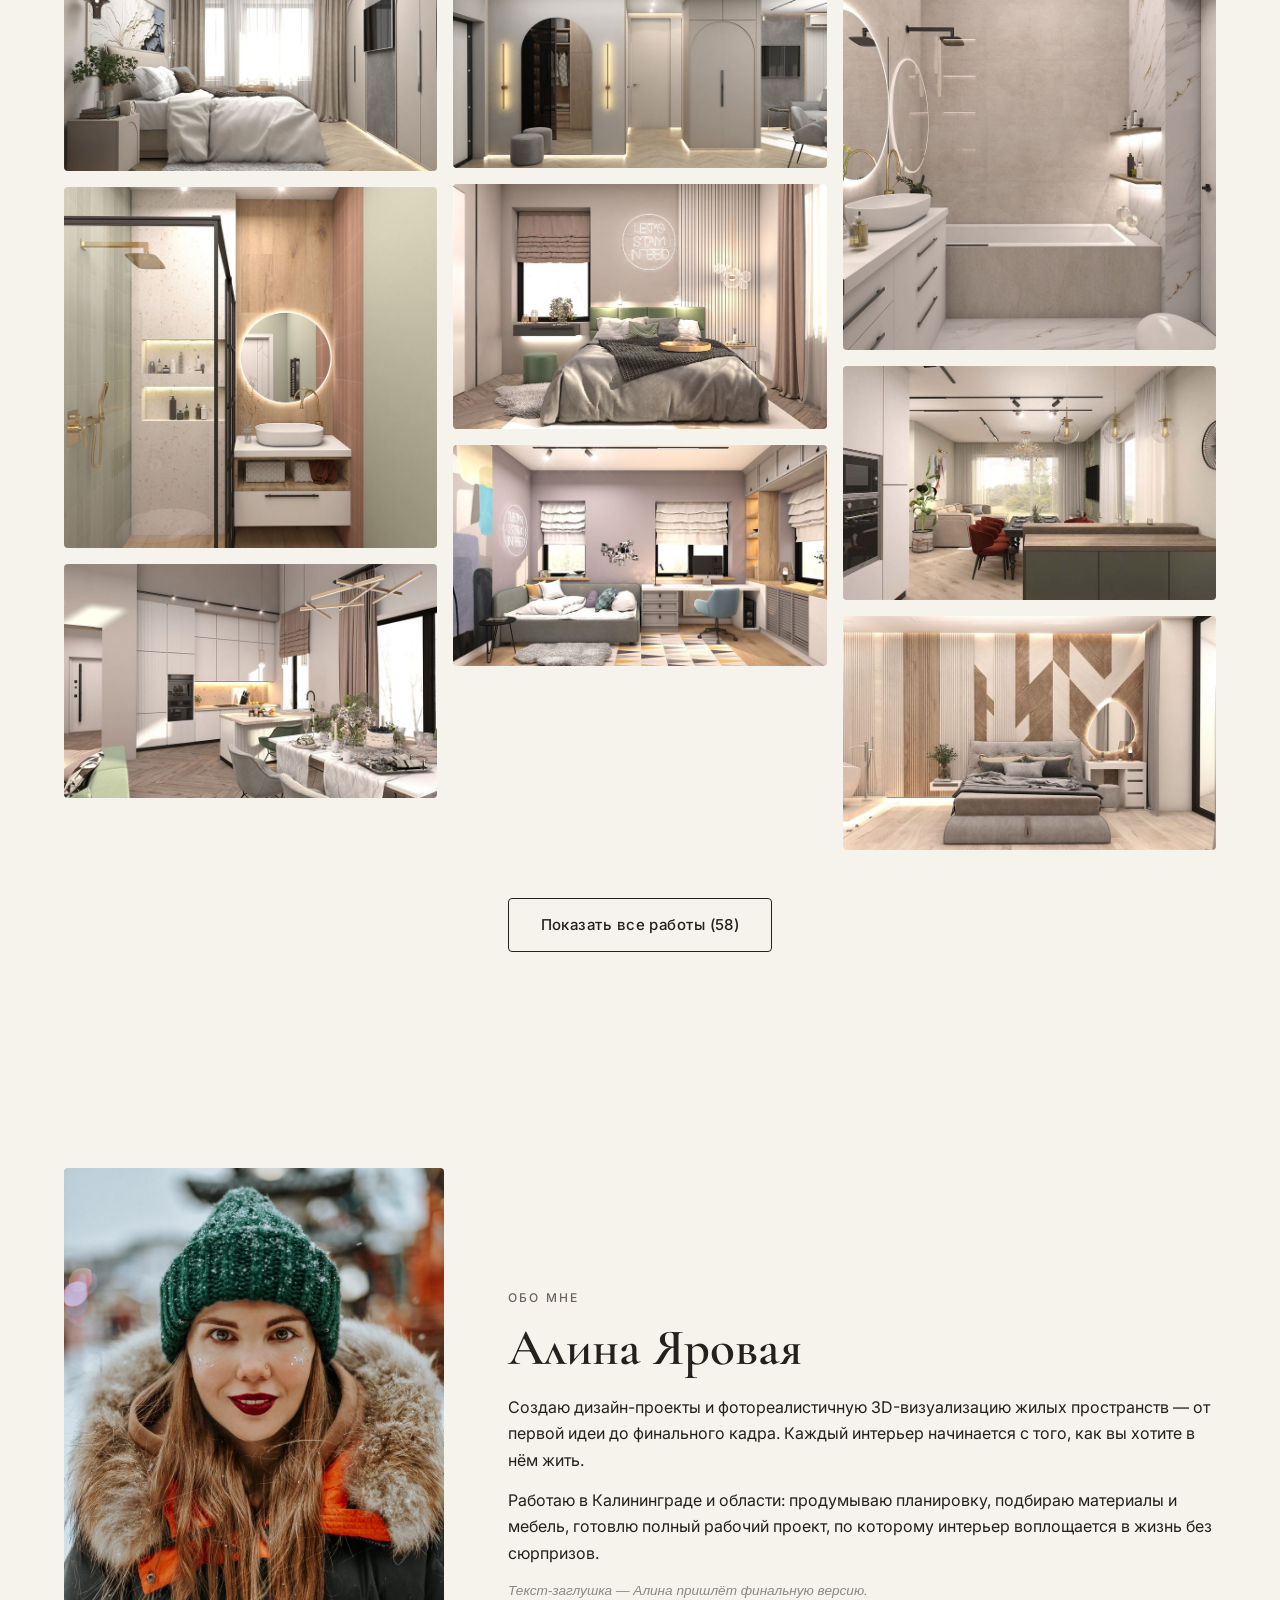
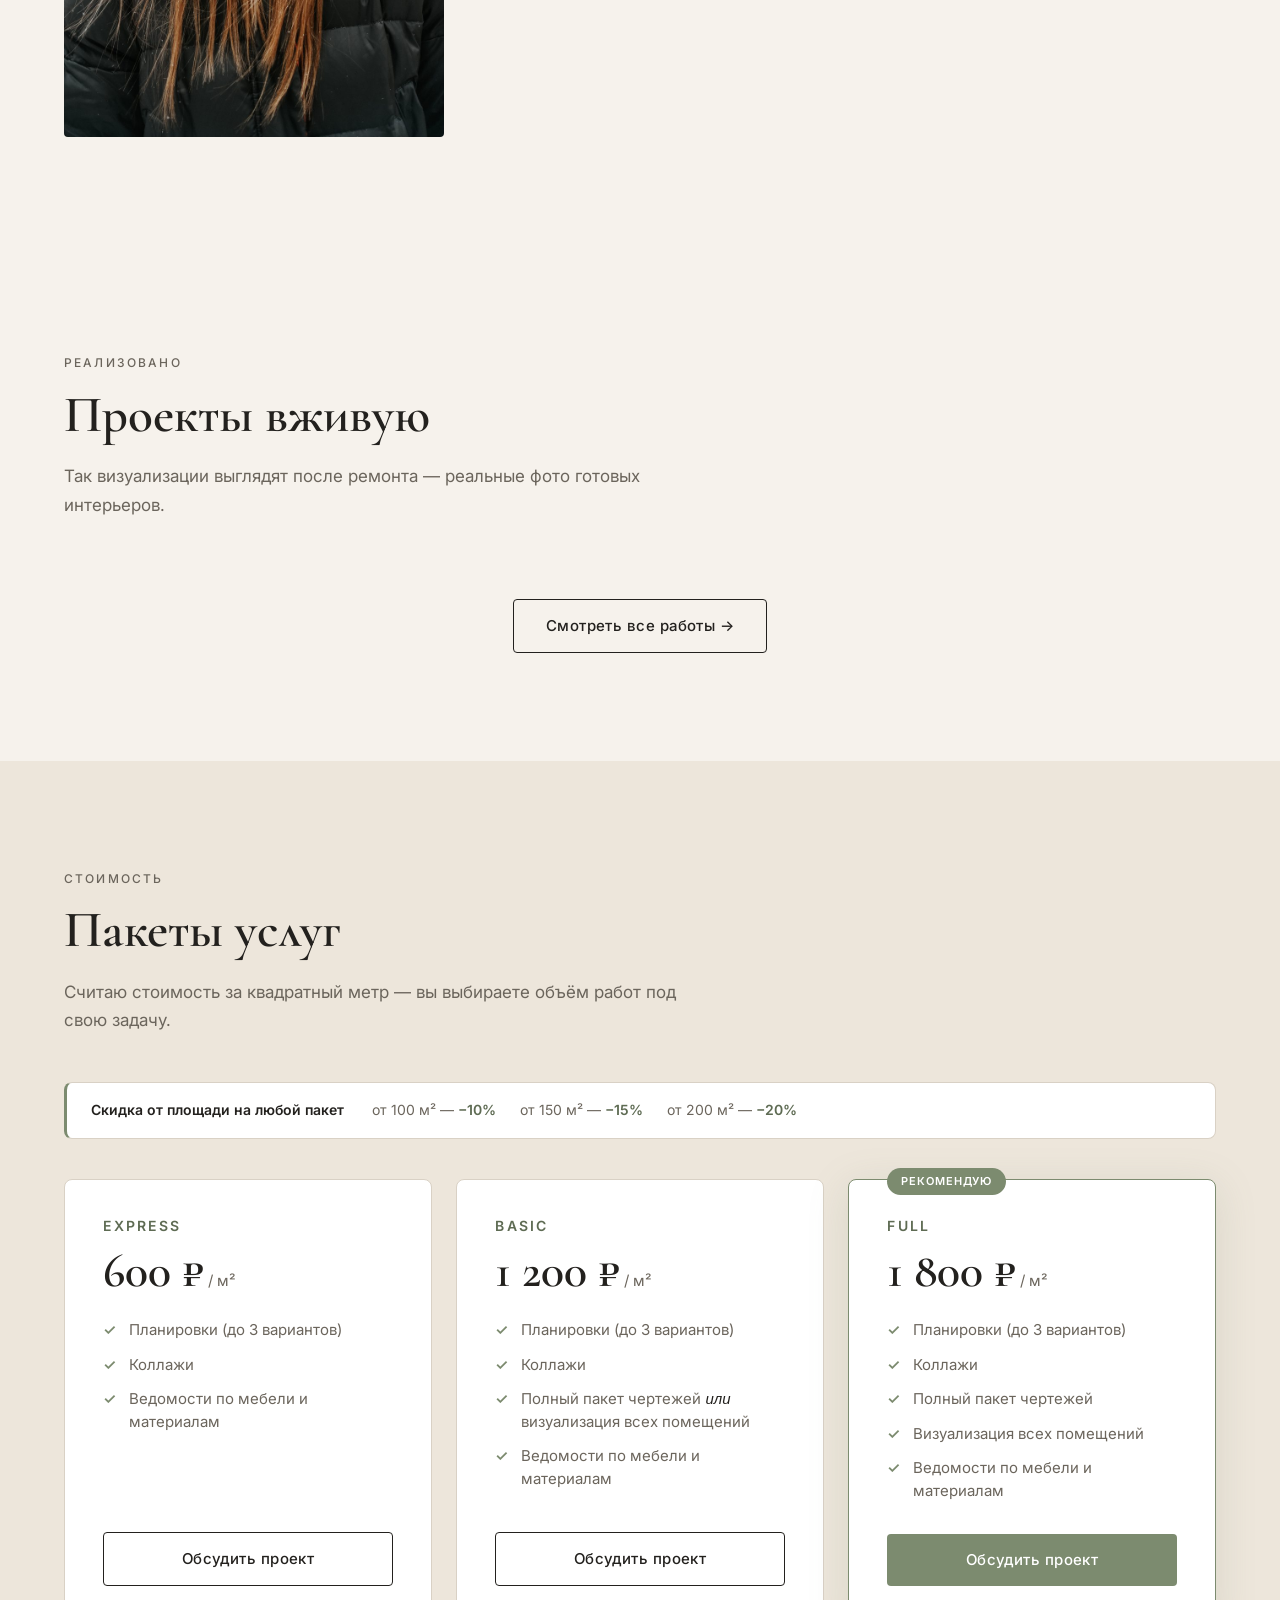
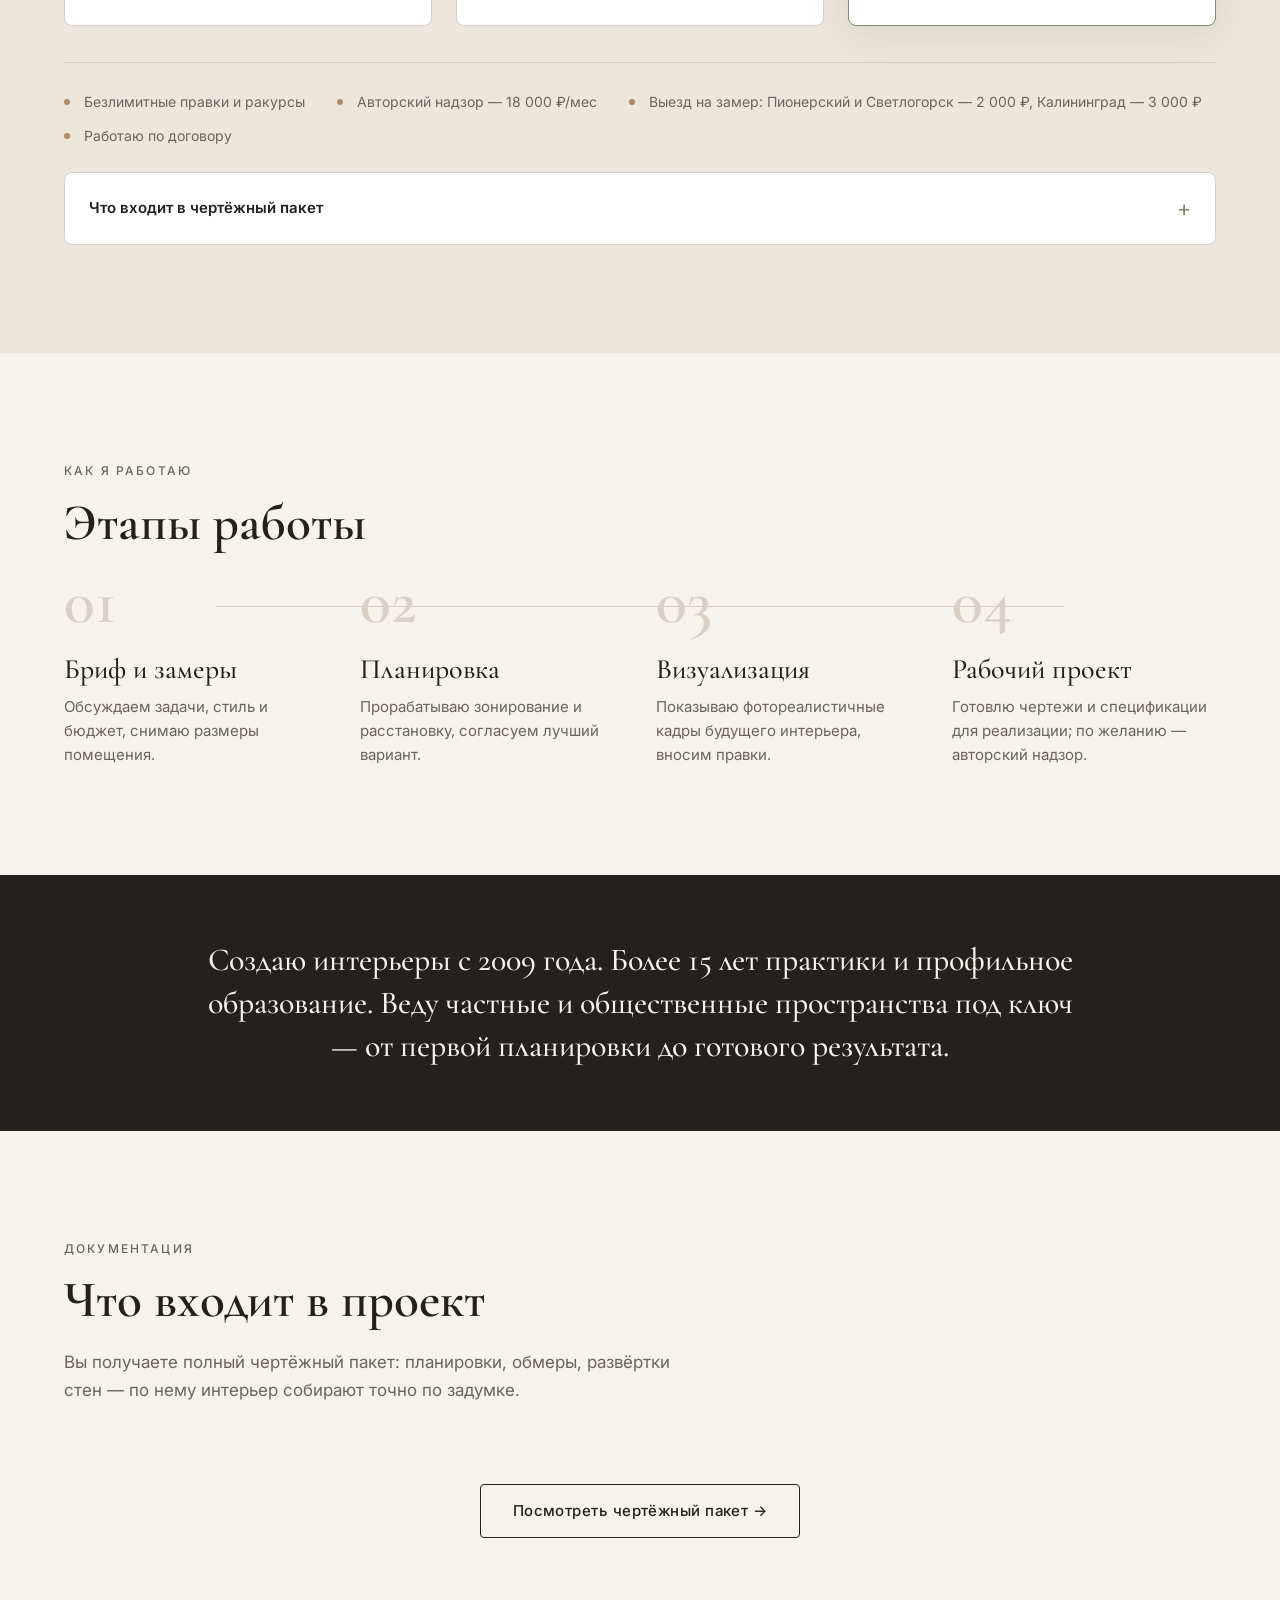
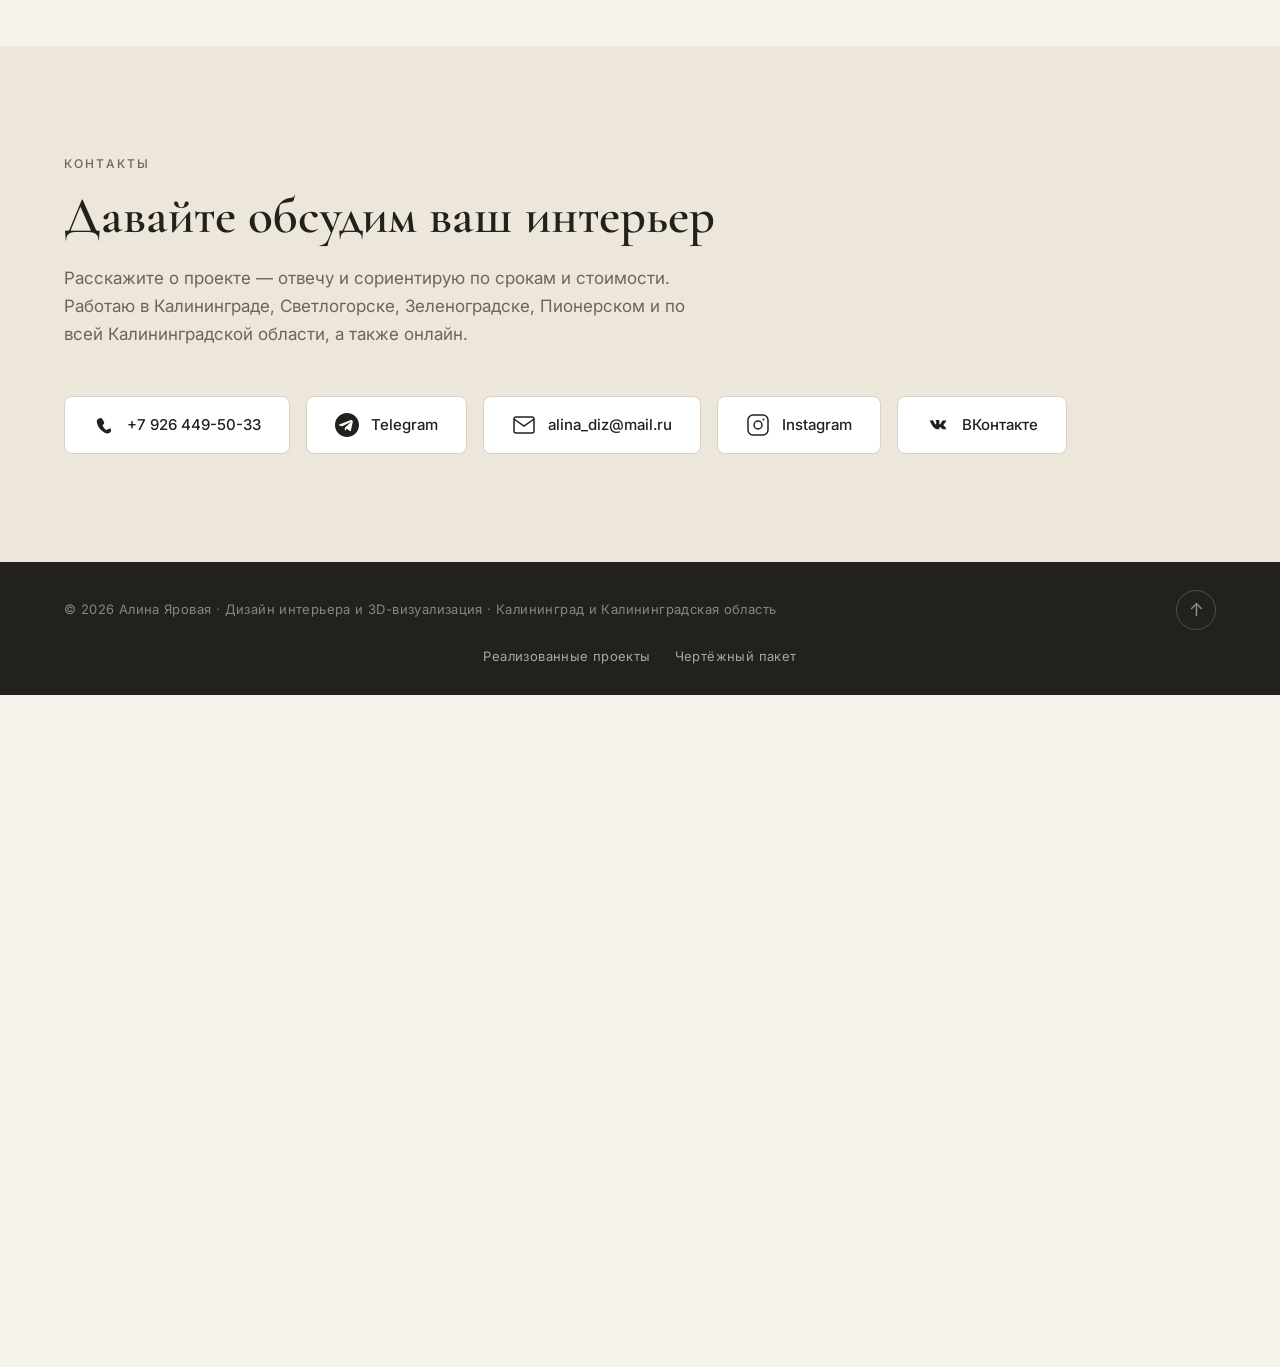
==== commit 5bb4c481: "feat: мультистраничное меню (6 пунктов) и ссылки в футере Фикс: правила мобильной ленты заскоплены н" ====
--- a/index.html
+++ b/index.html
@@ -81,6 +81,8 @@
       </a>
       <nav class="nav-links" aria-label="Навигация">
         <a href="#portfolio">Работы</a>
+        <a href="realizovannye-proekty.html">Реализованные</a>
+        <a href="chertezhi.html">Чертежи</a>
         <a href="#services">Стоимость</a>
         <a href="#process">Этапы</a>
         <a href="#contacts">Контакты</a>
@@ -331,6 +333,10 @@
       <p class="footer-copy">© 2026 Алина Яровая · Дизайн интерьера и 3D-визуализация · Калининград и Калининградская область</p>
       <button class="btn-top" onclick="window.scrollTo({top:0,behavior:'smooth'})" aria-label="Наверх">↑</button>
     </div>
+    <nav class="footer-links container" aria-label="Подвал">
+      <a href="realizovannye-proekty.html">Реализованные проекты</a>
+      <a href="chertezhi.html">Чертёжный пакет</a>
+    </nav>
   </footer>
 
   <!-- GSAP -->
--- a/css/style.css
+++ b/css/style.css
@@ -343,6 +343,8 @@
   .nav-links.open a:nth-child(2) { transition-delay: 0.16s; }
   .nav-links.open a:nth-child(3) { transition-delay: 0.22s; }
   .nav-links.open a:nth-child(4) { transition-delay: 0.28s; }
+  .nav-links.open a:nth-child(5) { transition-delay: 0.34s; }
+  .nav-links.open a:nth-child(6) { transition-delay: 0.40s; }
 
   .nav-logo,
   .nav-burger {
@@ -1004,6 +1006,25 @@
   color: rgba(255,255,255,0.45);
   font-size: 13px;
   letter-spacing: 0.03em;
+}
+
+.footer-links {
+  display: flex;
+  gap: 24px;
+  flex-wrap: wrap;
+  justify-content: center;
+  margin-top: 16px;
+}
+
+.footer-links a {
+  color: rgba(255,255,255,0.6);
+  font-size: 13px;
+  letter-spacing: 0.03em;
+  transition: color var(--transition);
+}
+
+.footer-links a:hover {
+  color: var(--white);
 }
 
 .btn-top {
@@ -1129,7 +1150,7 @@
     display: none;
   }
 
-  .portfolio-tile {
+  .portfolio-grid .portfolio-tile {
     flex-shrink: 0;
     width: 72vw;
     max-width: 280px;
@@ -1137,7 +1158,7 @@
     scroll-snap-align: start;
   }
 
-  .portfolio-tile img {
+  .portfolio-grid .portfolio-tile img {
     height: 220px;
     object-fit: cover;
   }
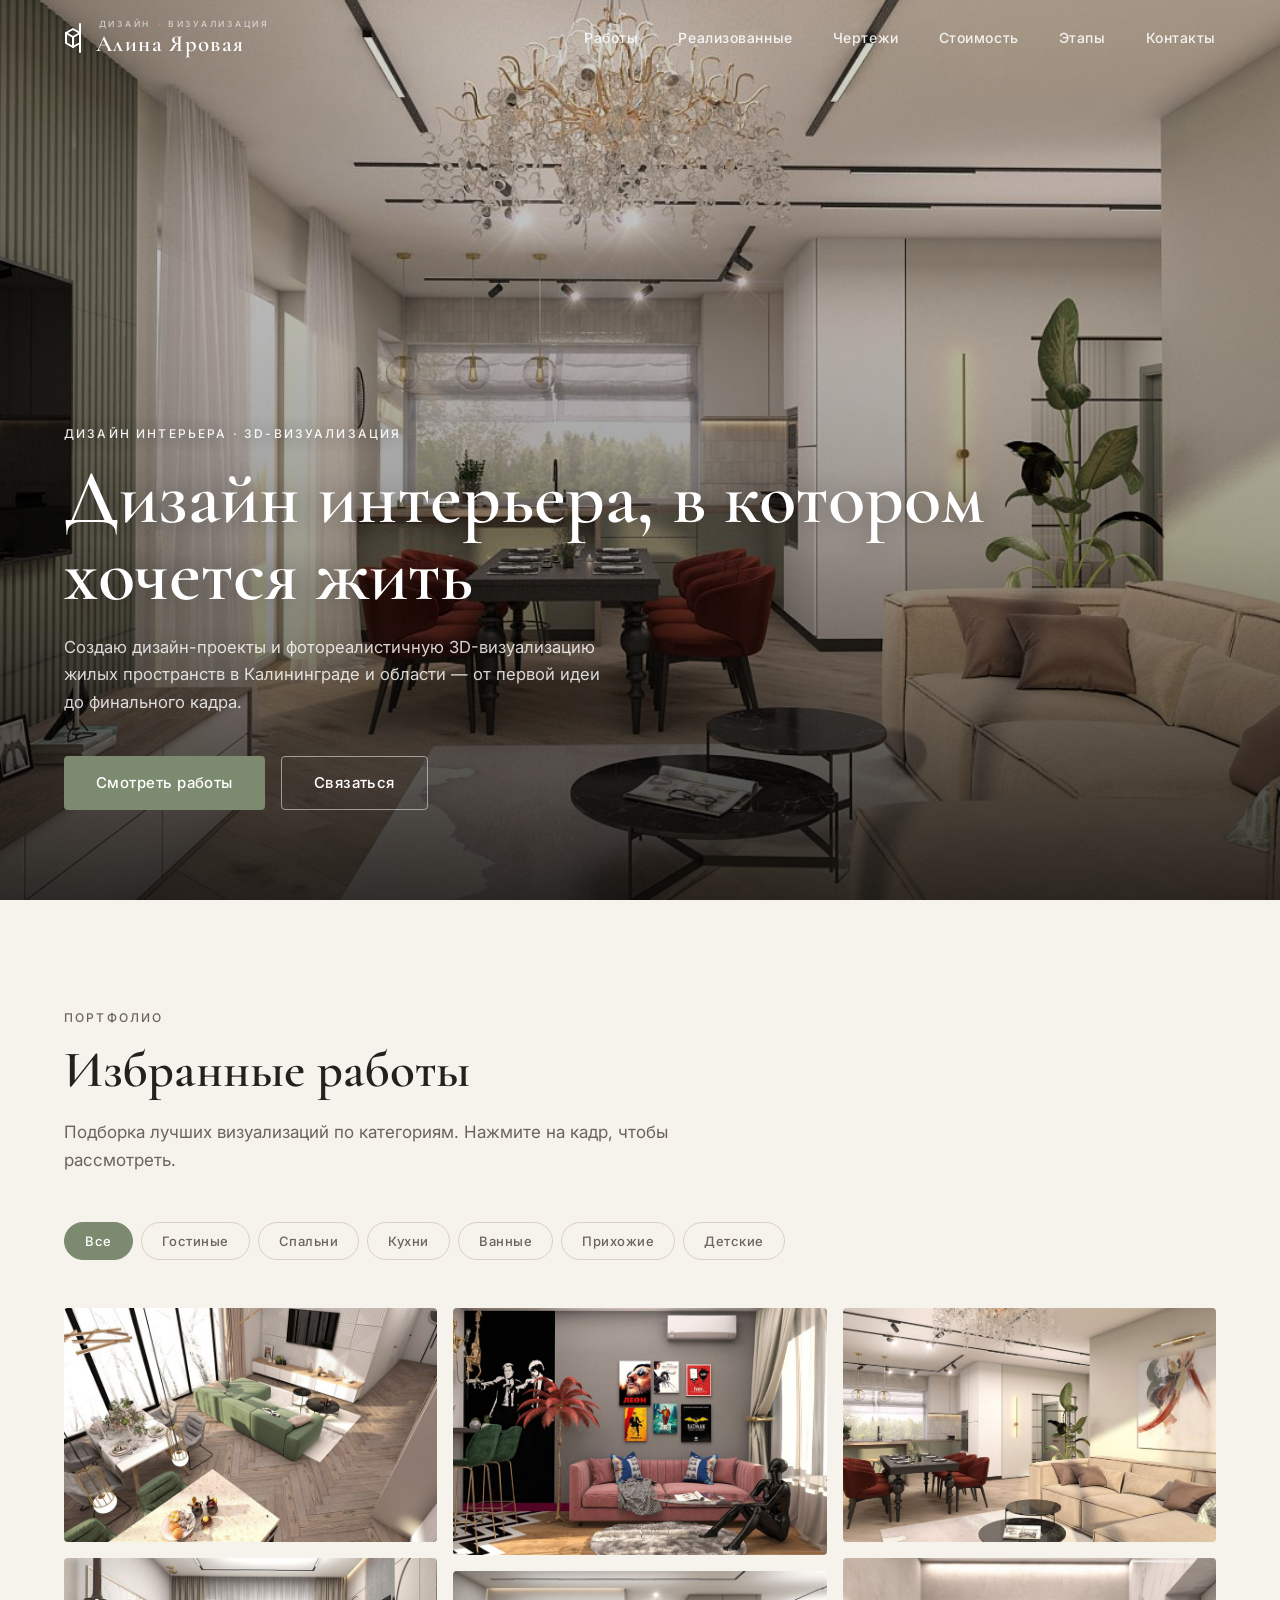
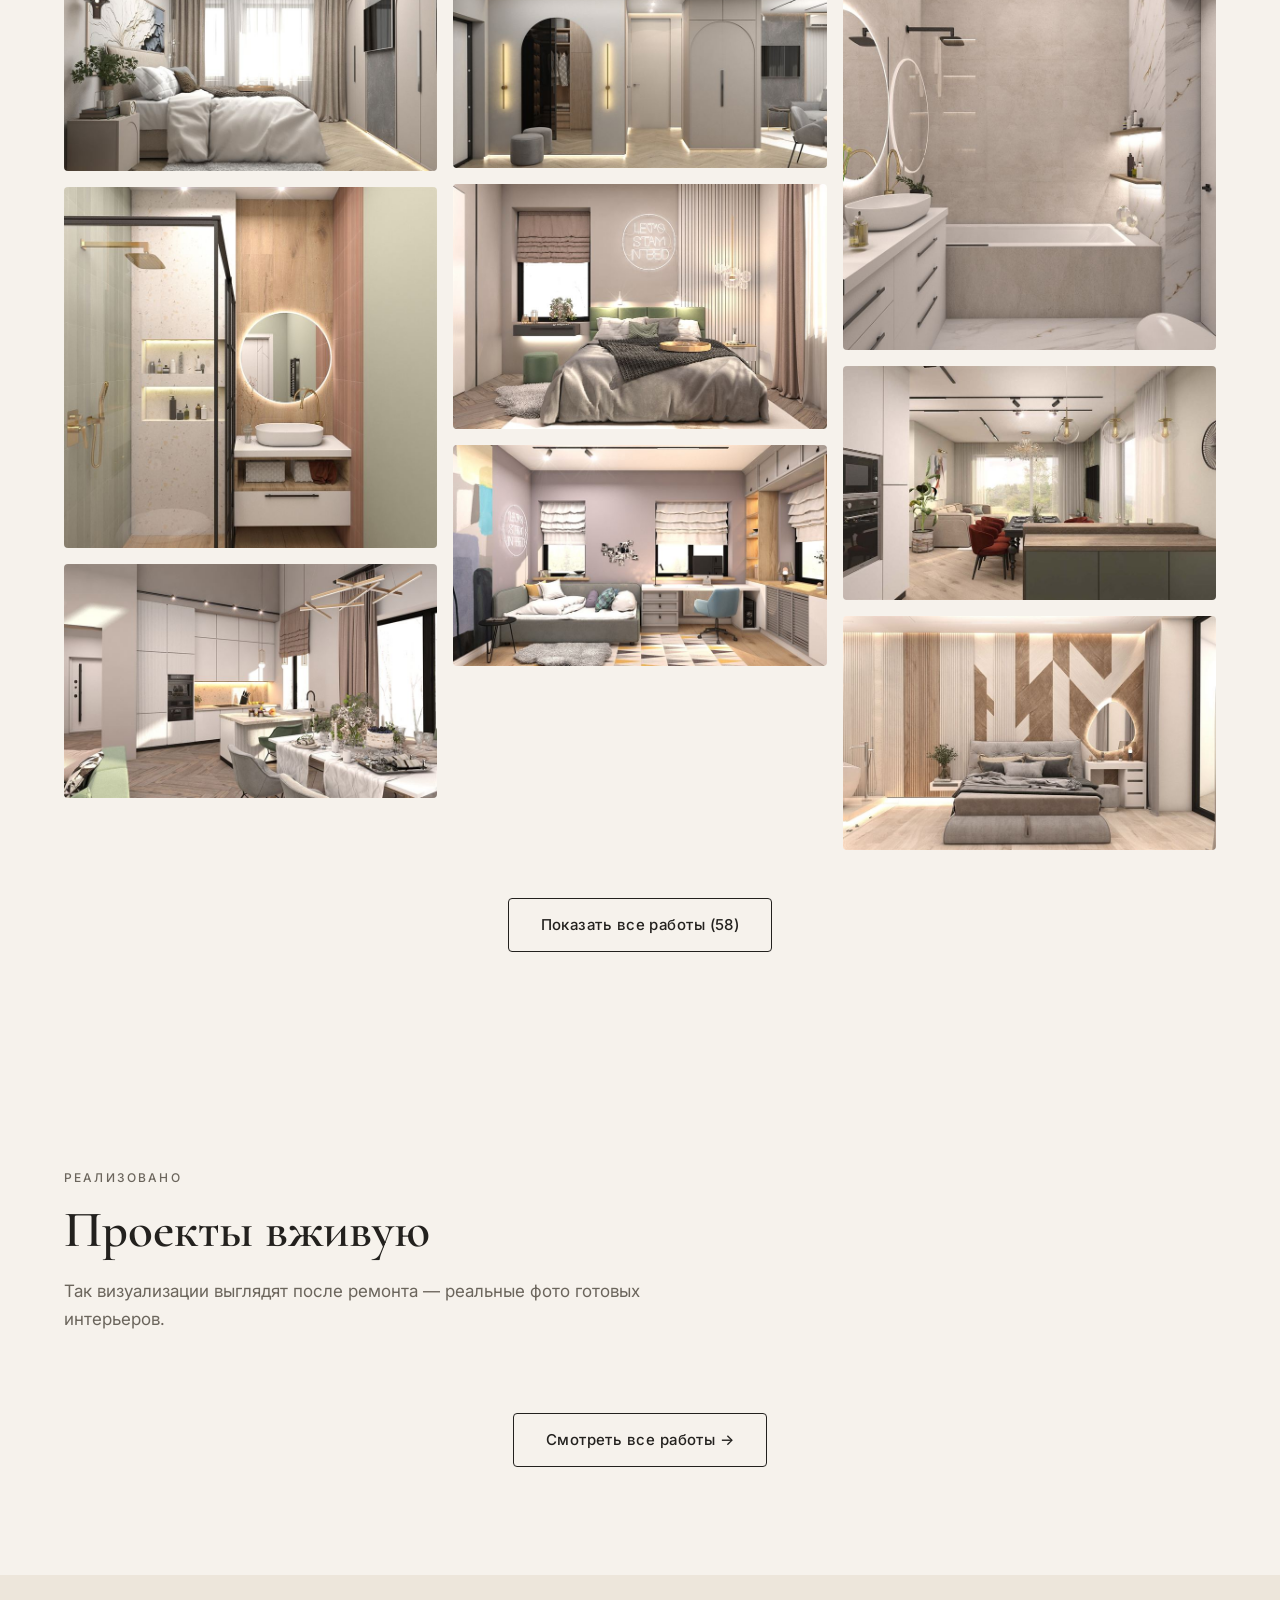
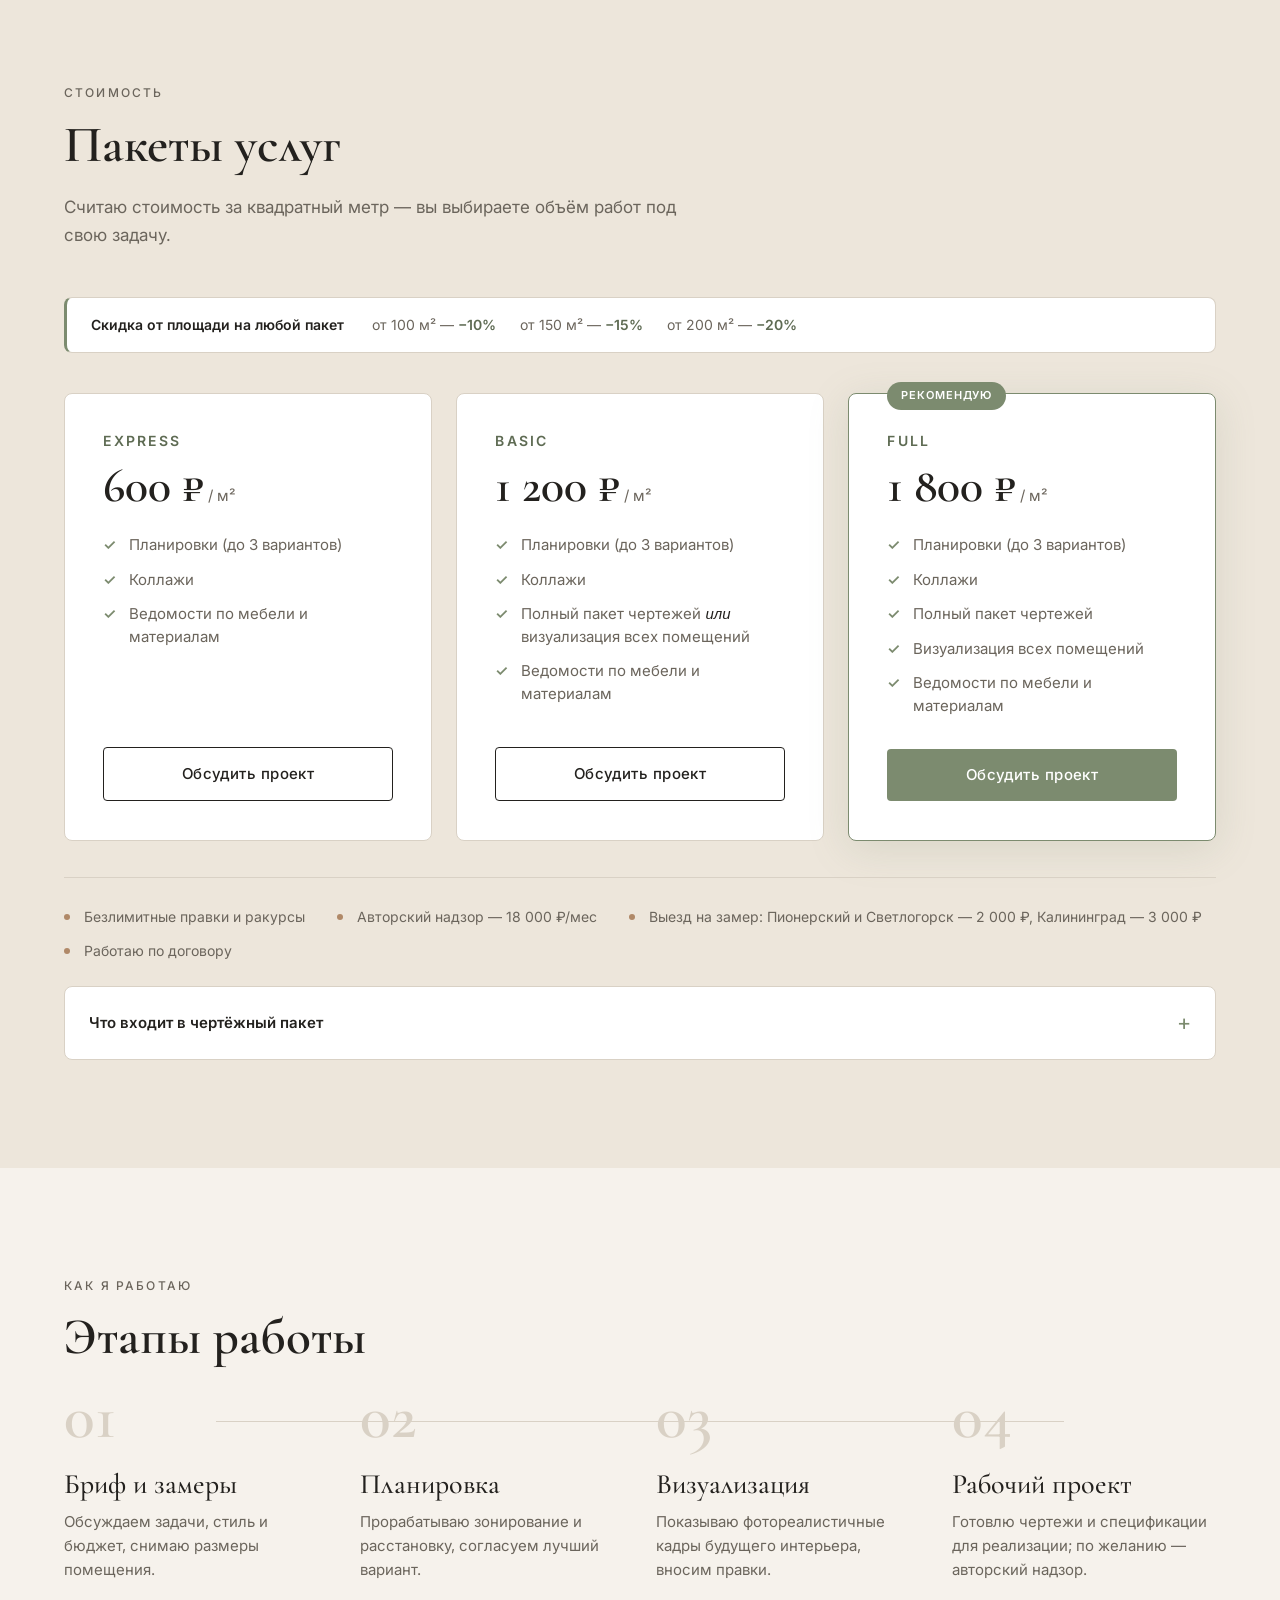
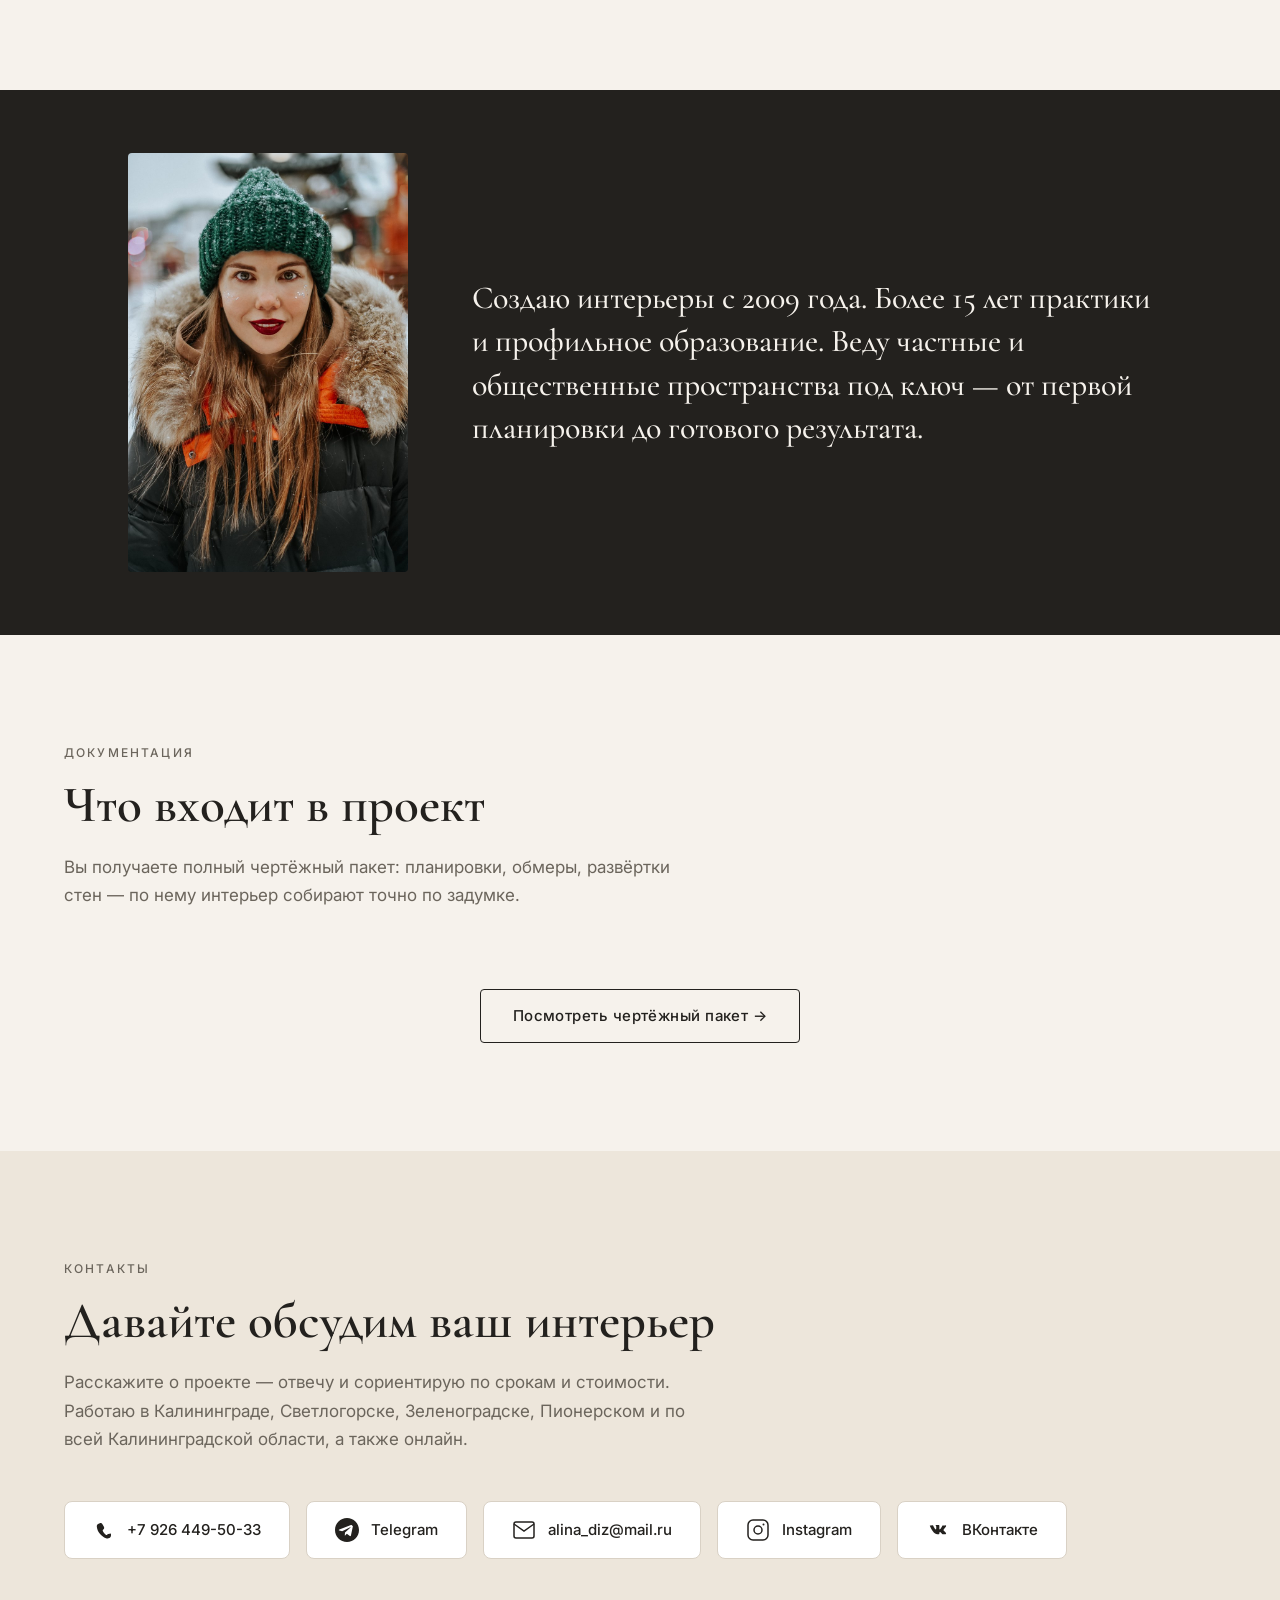
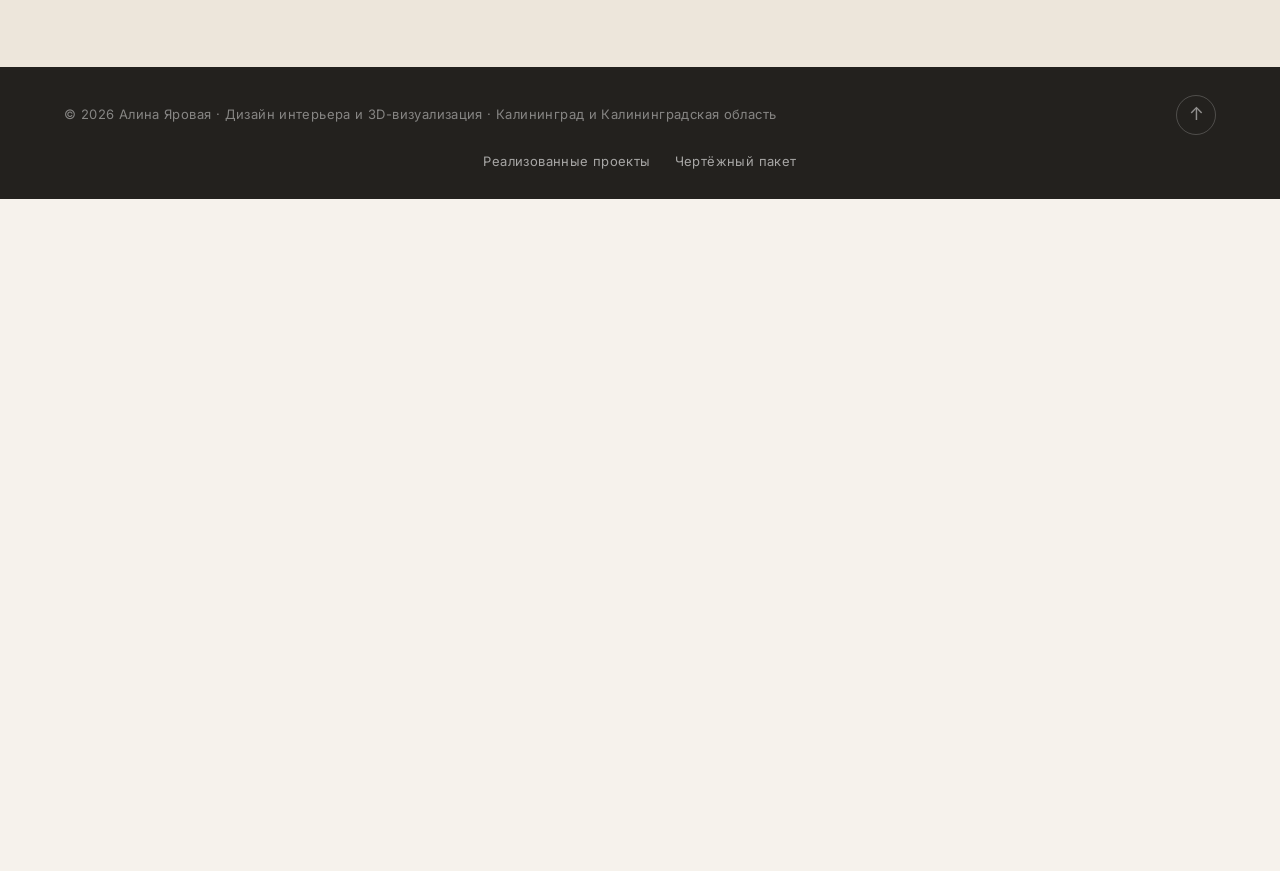
==== commit b4c6f0ff: "fix: портрет перенесён в bio-strip, убрана секция «Обо мне» и подпись-заглушка" ====
--- a/index.html
+++ b/index.html
@@ -131,21 +131,6 @@
       </div>
     </section>
 
-    <section id="about" class="about">
-      <div class="container about-grid">
-        <div class="about-photo">
-          <img src="assets/img/about/alina.jpg" alt="Алина Яровая — дизайнер интерьера и 3D-визуализатор, Калининград" loading="lazy" width="900" height="1348">
-        </div>
-        <div class="about-text">
-          <p class="eyebrow">ОБО МНЕ</p>
-          <h2>Алина Яровая</h2>
-          <p>Создаю дизайн-проекты и фотореалистичную 3D-визуализацию жилых пространств — от первой идеи до финального кадра. Каждый интерьер начинается с того, как вы хотите в нём жить.</p>
-          <p>Работаю в Калининграде и области: продумываю планировку, подбираю материалы и мебель, готовлю полный рабочий проект, по которому интерьер воплощается в жизнь без сюрпризов.</p>
-          <p class="about-note">Текст-заглушка — Алина пришлёт финальную версию.</p>
-        </div>
-      </div>
-    </section>
-
     <section id="real-teaser" class="teaser">
       <div class="container">
         <p class="eyebrow">РЕАЛИЗОВАНО</p>
@@ -279,7 +264,10 @@
     </section>
 
     <section class="bio-strip" aria-label="Об авторе">
-      <div class="container">
+      <div class="container bio-inner">
+        <div class="bio-photo">
+          <img src="assets/img/about/alina.jpg" alt="Алина Яровая — дизайнер интерьера и 3D-визуализатор, Калининград" loading="lazy" width="900" height="1348">
+        </div>
         <p class="bio-text">Создаю интерьеры с 2009 года. Более 15 лет практики и профильное образование. Веду частные и общественные пространства под ключ — от первой планировки до готового результата.</p>
       </div>
     </section>
--- a/css/style.css
+++ b/css/style.css
@@ -888,15 +888,46 @@
   padding-block: clamp(48px, 7vh, 80px);
 }
 
+.bio-inner {
+  display: flex;
+  align-items: center;
+  justify-content: center;
+  gap: clamp(28px, 5vw, 64px);
+}
+
+.bio-photo {
+  flex-shrink: 0;
+  width: clamp(170px, 26vw, 280px);
+}
+
+.bio-photo img {
+  width: 100%;
+  height: auto;
+  display: block;
+  border-radius: var(--radius);
+}
+
 .bio-text {
   font-family: 'Cormorant Garamond', serif;
   font-weight: 500;
   font-size: clamp(22px, 2.6vw, 32px);
   line-height: 1.35;
   color: var(--bg);
-  text-align: center;
-  max-width: 880px;
-  margin-inline: auto;
+  text-align: left;
+  max-width: 680px;
+}
+
+@media (max-width: 768px) {
+  .bio-inner {
+    flex-direction: column;
+    text-align: center;
+  }
+  .bio-text {
+    text-align: center;
+  }
+  .bio-photo {
+    width: clamp(180px, 55vw, 240px);
+  }
 }
 
 /* === ЭТАПЫ === */
@@ -1027,6 +1058,32 @@
   color: var(--white);
 }
 
+/* === ШАПКА ПОДСТРАНИЦ === */
+.page-hero {
+  padding-top: 140px;
+  padding-bottom: 24px;
+}
+
+.page-hero h1 {
+  margin: 8px 0 14px;
+}
+
+.contacts-cta {
+  padding-block: var(--section-py);
+  text-align: center;
+}
+
+.contacts-cta h2 {
+  margin-bottom: 20px;
+}
+
+/* Чертежи показываем целиком (не обрезаем), на белом фоне.
+   Двойной класс — чтобы перебить правило мобильной ленты (.portfolio-grid .portfolio-tile img). */
+.drawings-grid.portfolio-grid .portfolio-tile img {
+  object-fit: contain;
+  background: var(--white);
+}
+
 .btn-top {
   width: 40px;
   height: 40px;
@@ -1044,14 +1101,6 @@
   border-color: var(--accent);
   color: var(--accent);
 }
-
-/* === ОБО МНЕ === */
-.about { padding-block: var(--section-py); }
-.about-grid { display: grid; grid-template-columns: minmax(260px, 380px) 1fr; gap: clamp(24px, 5vw, 64px); align-items: center; }
-.about-photo img { width: 100%; height: auto; border-radius: var(--radius); display: block; }
-.about-text h2 { margin: 8px 0 18px; }
-.about-text p { margin-bottom: 14px; }
-.about-note { font-size: 0.85rem; opacity: 0.5; font-style: italic; }
 
 /* === ТИЗЕРЫ === */
 .teaser { padding-block: var(--section-py); }
@@ -1063,8 +1112,6 @@
 .teaser-more { text-align: center; margin-top: 32px; }
 
 @media (max-width: 900px) {
-  .about-grid { grid-template-columns: 1fr; }
-  .about-photo { max-width: 340px; }
   .teaser-grid, .teaser-grid--draw { grid-template-columns: repeat(2, 1fr); }
 }
 
